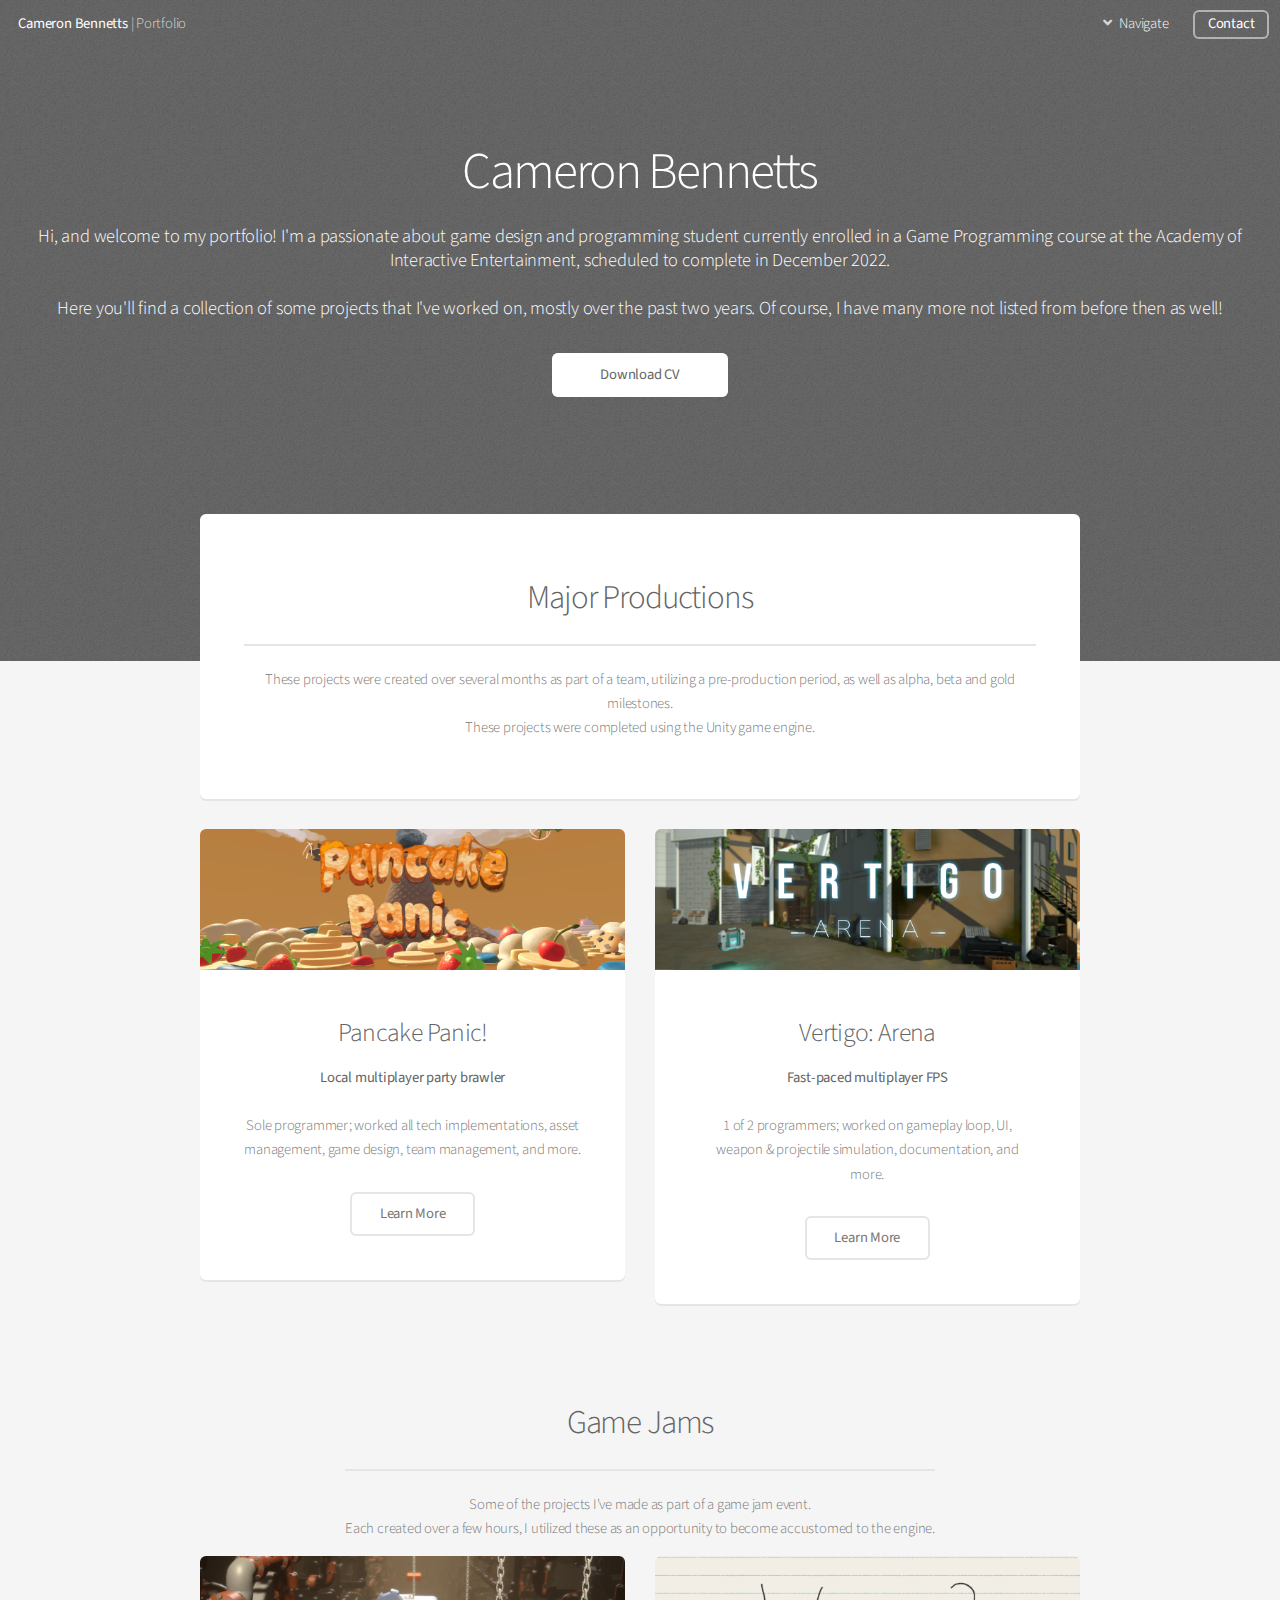
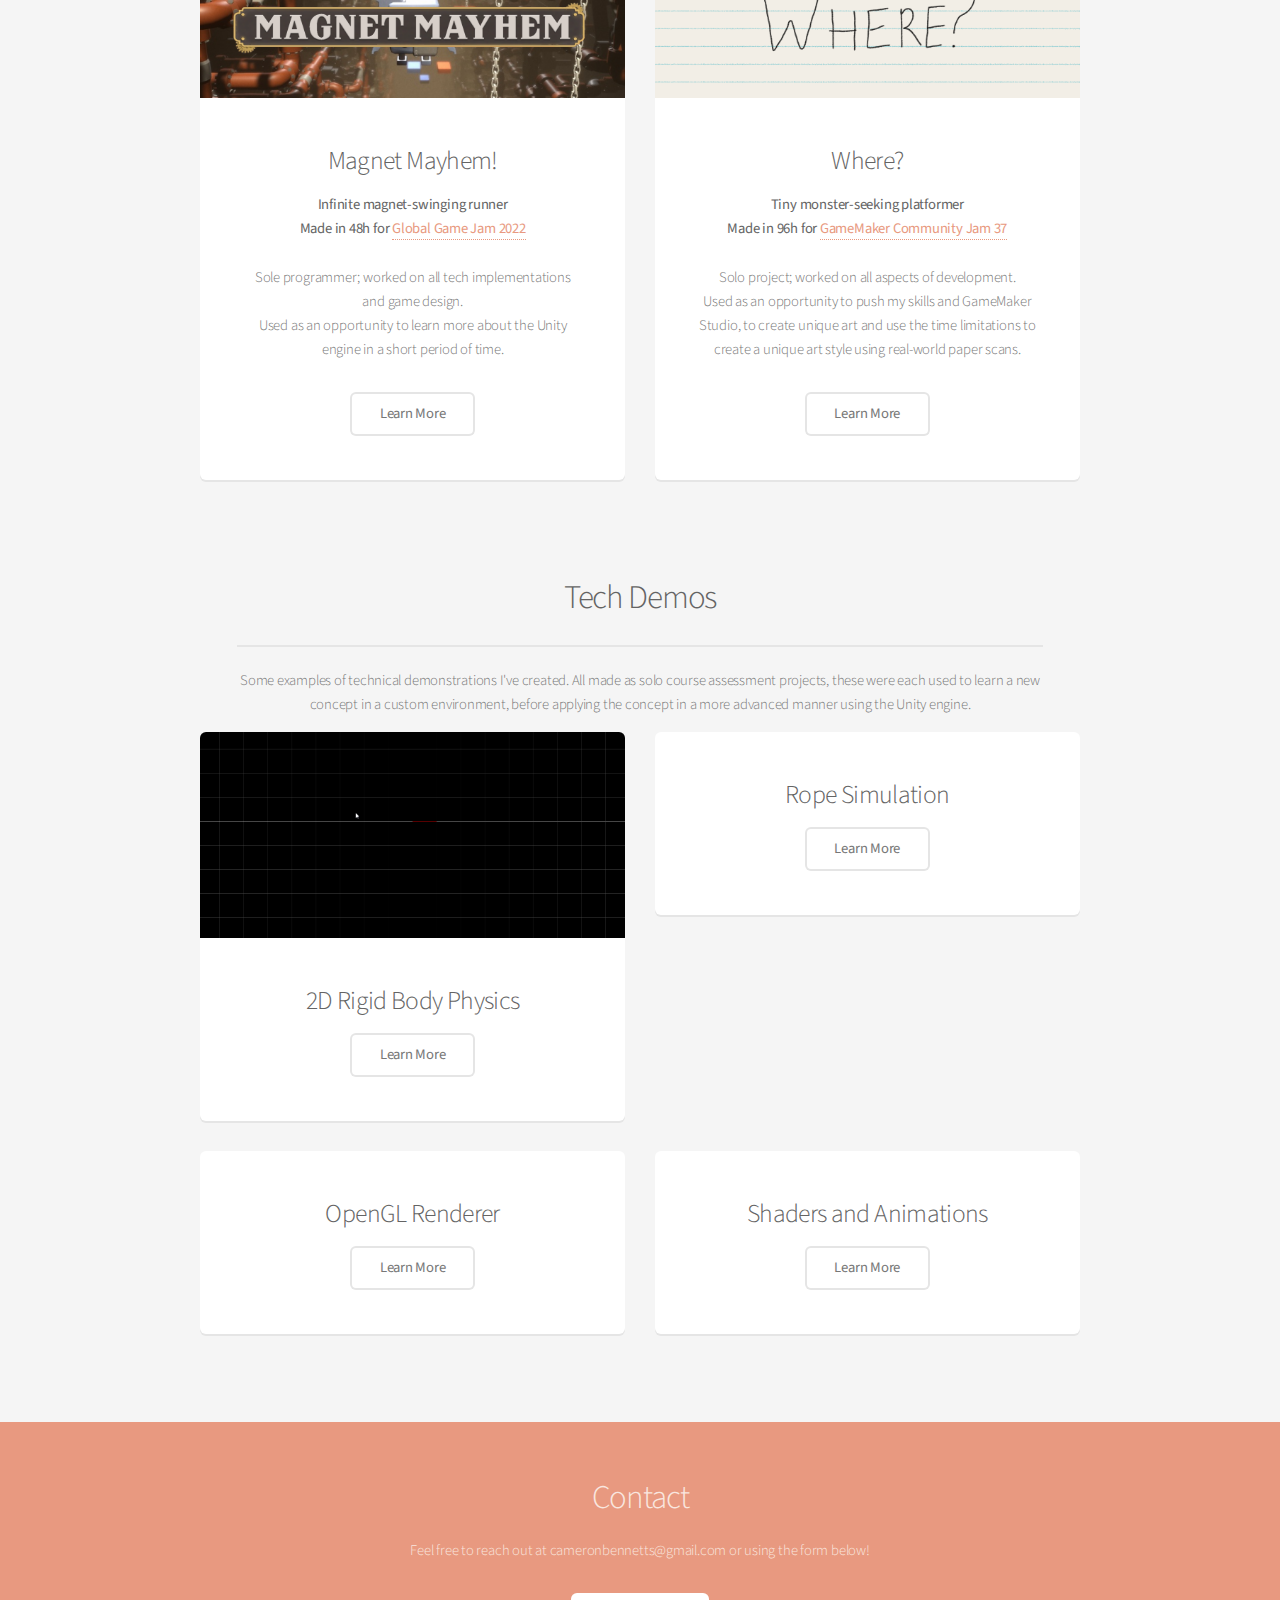
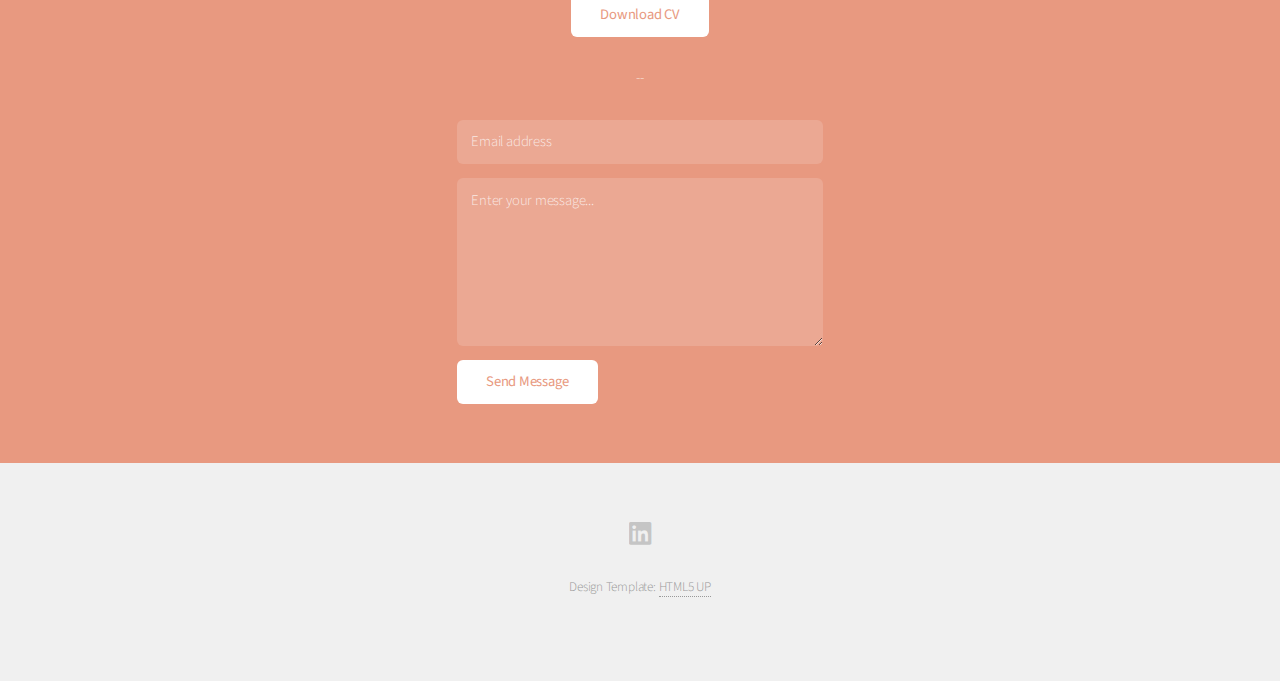
==== index.html @ 43f78e28 "Added first draft." ====
<!DOCTYPE HTML>
<!--
	Alpha by HTML5 UP
	html5up.net | @ajlkn
	Free for personal and commercial use under the CCA 3.0 license (html5up.net/license)
-->
<html>
	<head>
		<title>Cameron Bennetts | Portfolio</title>
		<meta charset="utf-8" />
		<meta name="viewport" content="width=device-width, initial-scale=1, user-scalable=no" />
		<link rel="stylesheet" href="assets/css/main.css" />
	</head>
	<body class="landing is-preload">
		<div id="page-wrapper">

			<!-- Header -->
				<header id="header" class="alt">
					<h1><a href="index.html">Cameron Bennetts</a> | Portfolio</h1>
					<nav id="nav">
						<ul>
							<!--<li><a href="index.html">Home</a></li>-->
							<li>
								<a href="#" class="icon solid fa-angle-down">Navigate</a>
								<ul>
									<li><a href="index.html"><b><i>Home</i></b></a></li>
									<li><a href="productions.html">Major Productions</a></li>
									<li><a href="jams.html">Game Jams</a></li>
									<li><a href="tech.html">Tech Demos</a></li>
								</ul>
							</li>
							<li><a href="index.html#cta" class="button">Contact</a></li>
						</ul>
					</nav>
				</header>

			<!-- Banner -->
				<section id="banner">
					<h2>Cameron Bennetts</h2>
					<p>
						Hi, and welcome to my portfolio! I'm a passionate about game design and programming student currently enrolled in a 
						Game Programming course at the Academy of Interactive Entertainment, scheduled to complete in December 2022.
						<br><br>
						Here you'll find a collection of some projects that I've
						worked on, mostly over the past two years. Of course, I have many more not listed from before then as well!
					</p>
					<ul class="actions special">
						<li><a href="files/Cameron Bennetts - Resume.pdf" class="button primary">Download CV</a></li>
					</ul>
				</section>

			<!-- Main -->
				<section id="main" class="container">

					<section class="box special">
						<header class="major">
							<a href="productions.html"><h2>Major Productions</h2></a>
							<p>
								These projects were created over several months as part of a team,
								utilizing a pre-production period, as well as alpha, beta and gold milestones.
								<br>
								These projects were completed using the Unity game engine.
							</p>
						</header>
						<!-- <span class="image featured"><img src="images/pic01.jpg" alt="" /></span> -->
					</section>

					<div class="row">
						<div class="col-6 col-12-narrower">

								<section class="box special">
									<span class="image featured"><img src="images/pancake-panic-hero.png"/></span>
									<h3>Pancake Panic!</h3>
									<p>
										<b>Local multiplayer party brawler</b>
										<br><br>
										Sole programmer; worked all tech implementations, asset management,
										game design, team management, and more.
									</p>
									<ul class="actions special">
										<li><a href="productions.html#pancake_panic" class="button alt">Learn More</a></li>
									</ul>
								</section>
							</div>
								
						<div class="col-6 col-12-narrower">

							<section class="box special">
								<span class="image featured"><img src="images/vertigo-arena-hero.png"/></span>
								<h3>Vertigo: Arena</h3>
								<p>
									<b>Fast-paced multiplayer FPS</b>
									<br><br>
									1 of 2 programmers; worked on gameplay loop, UI,
									weapon & projectile simulation, documentation, and more.
								</p>
								<ul class="actions special">
									<li><a href="productions.html#vertigo_arena" class="button alt">Learn More</a></li>
								</ul>
							</section>

						</div>
						
					</div>
					
					
					<!-- GAME JAMS -->
					<section class="container">
						<header class="major">
							<h2><br></h2>
							<a href="jams.html"><h2>Game Jams</h2></a>
							<p>
								Some of the projects I've made as part of a game jam event.
								<br>
								Each created over a few hours, I utilized these as an opportunity to
								become accustomed to the engine.
							</p>
						</header>
					</section>
					
					<div class="row">
						<div class="col-6 col-12-narrower">

							<section class="box special">
								<span class="image featured"><img src="images/magnet-mayhem-hero.png" alt="" /></span>
								<h3>Magnet Mayhem!</h3>
								<p>
									<b>
										Infinite magnet-swinging runner
										<br>
										Made in 48h for <a href="https://globalgamejam.org/">Global Game Jam 2022</a>
									</b>
									<br><br>
									Sole programmer; worked on all tech implementations and game design.
									<br>
									Used as an opportunity to learn more about the Unity engine
									in a short period of time.
								</p>
								<ul class="actions special">
									<li><a href="jams.html#magnet-mayhem" class="button alt">Learn More</a></li>
								</ul>
							</section>

						</div>
						<div class="col-6 col-12-narrower">

							<section class="box special">
								<span class="image featured"><img src="images/where-hero.png" alt="" /></span>
								<h3>Where?</h3>
								<p>
									<b>
										Tiny monster-seeking platformer
										<br>
										Made in 96h for <a href="https://forum.yoyogames.com/index.php?threads/gmc-jam-37-games-topic-enter-here.75650">GameMaker Community Jam 37</a>
									</b>
									<br><br>
									Solo project; worked on all aspects of development.
									<br>
									Used as an opportunity to push my skills and GameMaker Studio,									to create unique art
									and use the time limitations to create a unique art style using real-world paper scans.
								</p>
								<ul class="actions special">
									<li><a href="jams.html#where" class="button alt">Learn More</a></li>
								</ul>
							</section>

						</div>
					</div>
					
					
					<!-- TECHNICAL DEMONSTRATIONS -->
					<section class="container">
						<header class="major">
							<h2><br></h2>
							<a href="tech.html"><h2>Tech Demos</h2></a>
								<p>
								Some examples of technical demonstrations I've created. All made as solo course assessment projects, these were each
								used to learn a new concept in a custom environment, before applying
								the concept in a more advanced manner using the Unity engine.
								</p>
						</header>
					</section>
					
					<div class="row">
						<div class="col-6 col-12-narrower">

							<section class="box special">
								<span class="image featured"><img src="images/2d-rigid-body-physics.gif" alt="" /></span>
								<h3>2D Rigid Body Physics</h3>
								<ul class="actions special">
									<li><a href="tech.html#2d_rigid_body_physics" class="button alt">Learn More</a></li>
								</ul>
							</section>

						</div>
						<div class="col-6 col-12-narrower">

							<section class="box special">
								<span class="image featured"><img src="images/rope-simulation.gif" alt="" /></span>
								<h3>Rope Simulation</h3>
								<ul class="actions special">
									<li><a href="tech.html#rope_simulation" class="button alt">Learn More</a></li>
								</ul>
							</section>

						</div>
					</div>
					
					<div class="row">
						<div class="col-6 col-12-narrower">

							<section class="box special">
								<span class="image featured"><img src="images/open-gl-renderer.gif" alt="" /></span>
								<h3>OpenGL Renderer</h3>
								<ul class="actions special">
									<li><a href="tech.html#open_gl_renderer" class="button alt">Learn More</a></li>
								</ul>
							</section>

						</div>
						<div class="col-6 col-12-narrower">

							<section class="box special">
								<span class="image featured"><img src="images/shaders-and-animations.gif" alt="" /></span>
								<h3>Shaders and Animations</h3>
								<ul class="actions special">
									<li><a href="tech.html#shaders_and_animations" class="button alt">Learn More</a></li>
								</ul>
							</section>

						</div>
					</div>
				</section>
				
				


			<!-- Contact -->
				<section id="cta">
					<h2>Contact</h2>
					<p>
						Feel free to reach out at cameronbennetts@gmail.com or using the form below!
					</p>
					<ul class="actions special">
						<li><a href="files/Cameron Bennetts - Resume.pdf" class="button">Download CV</a></li>
					</ul>
					<p>--</p>
					<form method="post" action="https://formsubmit.co/cameronbennetts@gmail.com">
						<div class="row gtr-uniform gtr-50">
							<div class="col-12">
								<input type="email" name="email" id="email" value="" placeholder="Email address" />
							</div>
							
							<div class="col-12">
								<textarea name="message" id="message" placeholder="Enter your message..." rows="6"></textarea>
							</div>
							
							<input type="hidden" name="_subject" value="Portfolio contact">
							<input type="hidden" name="_autoresponse" value="Hi there, thanks for your email! I'll get back to you shortly.">
							
							<div class="col-12">
								<ul class="actions">
									<li><input type="submit" value="Send Message" /></li>
								</ul>
							</div>
							
						</div>
					</form>
				</section>

			<!-- Footer -->
				<footer id="footer">
					<ul class="icons">
						<li><a href="https://www.linkedin.com/in/cameron-bennetts-073b43246/" class="icon brands fa-linkedin"><span class="label">LinkedIn</span></a></li>
					</ul>
					<ul class="copyright">
						<!--<li>&copy; Untitled. All rights reserved.</li>--><li>Design Template: <a href="http://html5up.net">HTML5 UP</a></li>
					</ul>
				</footer>

		</div>

		<!-- Scripts -->
			<script src="assets/js/jquery.min.js"></script>
			<script src="assets/js/jquery.dropotron.min.js"></script>
			<script src="assets/js/jquery.scrollex.min.js"></script>
			<script src="assets/js/browser.min.js"></script>
			<script src="assets/js/breakpoints.min.js"></script>
			<script src="assets/js/util.js"></script>
			<script src="assets/js/main.js"></script>

	</body>
</html>
---- assets/css/main.css ----
@import url("fontawesome-all.min.css");
@import url("https://fonts.googleapis.com/css?family=Source+Sans+Pro:300,400,300italic,400italic");

/*
	Alpha by HTML5 UP
	html5up.net | @ajlkn
	Free for personal and commercial use under the CCA 3.0 license (html5up.net/license)
*/

/* Reset */

/* Based on meyerweb.com/eric/tools/css/reset (v2.0 | 20110126 | License: public domain) */

	html, body, div, span, applet, object,
	iframe, h1, h2, h3, h4, h5, h6, p, blockquote,
	pre, a, abbr, acronym, address, big, cite,
	code, del, dfn, em, img, ins, kbd, q, s, samp,
	small, strike, strong, sub, sup, tt, var, b,
	u, i, center, dl, dt, dd, ol, ul, li, fieldset,
	form, label, legend, table, caption, tbody,
	tfoot, thead, tr, th, td, article, aside,
	canvas, details, embed, figure, figcaption,
	footer, header, hgroup, menu, nav, output, ruby,
	section, summary, time, mark, audio, video {
		margin: 0;
		padding: 0;
		border: 0;
		font-size: 100%;
		font: inherit;
		vertical-align: baseline;
	}

	article, aside, details, figcaption, figure,
	footer, header, hgroup, menu, nav, section {
		display: block;
	}

	body {
		line-height: 1;
	}

	ol, ul {
		list-style: none;
	}

	blockquote, q {
		quotes: none;
	}

		blockquote:before, blockquote:after, q:before, q:after {
			content: '';
			content: none;
		}

	table {
		border-collapse: collapse;
		border-spacing: 0;
	}

	body {
		-webkit-text-size-adjust: none;
	}

	mark {
		background-color: transparent;
		color: inherit;
	}

	input::-moz-focus-inner {
		border: 0;
		padding: 0;
	}

	input, select, textarea {
		-moz-appearance: none;
		-webkit-appearance: none;
		-ms-appearance: none;
		appearance: none;
	}

/* Basic */

	@-ms-viewport {
		width: device-width;
	}

	body {
		-ms-overflow-style: scrollbar;
	}

	@media screen and (max-width: 480px) {

		html, body {
			min-width: 320px;
		}

	}

	html {
		box-sizing: border-box;
	}

	*, *:before, *:after {
		box-sizing: inherit;
	}

	body {
		background: #f5f5f5;
	}

	body, input, select, textarea {
		color: #777;
		font-family: "Source Sans Pro", sans-serif;
		font-size: 16pt;
		font-weight: 300;
		line-height: 1.65em;
		letter-spacing: -0.015em;
	}

	a {
		-moz-transition: color 0.2s ease-in-out, border-bottom-color 0.2s ease-in-out;
		-webkit-transition: color 0.2s ease-in-out, border-bottom-color 0.2s ease-in-out;
		-ms-transition: color 0.2s ease-in-out, border-bottom-color 0.2s ease-in-out;
		transition: color 0.2s ease-in-out, border-bottom-color 0.2s ease-in-out;
		border-bottom: dotted 1px;
		color: #e89980;
		text-decoration: none;
	}

		a:hover {
			border-bottom-color: transparent;
		}

	strong, b {
		color: #646464;
		font-weight: 400;
	}

	em, i {
		font-style: italic;
	}

	p {
		margin: 0 0 2em 0;
	}

	h1, h2, h3, h4, h5, h6 {
		color: #646464;
		font-weight: 300;
		line-height: 1em;
		margin: 0 0 0.5em 0;
	}

		h1 a, h2 a, h3 a, h4 a, h5 a, h6 a {
			color: inherit;
			text-decoration: none;
		}

	h2 {
		font-size: 2.25em;
		line-height: 1.5em;
		letter-spacing: -0.035em;
	}

	h3 {
		font-size: 1.75em;
		line-height: 1.5em;
		letter-spacing: -0.025em;
	}

	h4 {
		font-size: 1.1em;
		line-height: 1.5em;
		letter-spacing: 0;
	}

	h5 {
		font-size: 0.9em;
		line-height: 1.5em;
		letter-spacing: 0;
	}

	h6 {
		font-size: 0.7em;
		line-height: 1.5em;
		letter-spacing: 0;
	}

	sub {
		font-size: 0.8em;
		position: relative;
		top: 0.5em;
	}

	sup {
		font-size: 0.8em;
		position: relative;
		top: -0.5em;
	}

	hr {
		border: 0;
		border-bottom: solid 2px #e5e5e5;
		margin: 2em 0;
	}

		hr.major {
			margin: 3em 0;
		}

	blockquote {
		border-left: solid 4px #e5e5e5;
		font-style: italic;
		margin: 0 0 2em 0;
		padding: 0.5em 0 0.5em 2em;
	}

	pre {
		-webkit-overflow-scrolling: touch;
		background: #f8f8f8;
		border-radius: 6px;
		border: solid 1px #e5e5e5;
		font-family: monospace;
		font-size: 0.9em;
		line-height: 1.75em;
		margin: 0 0 2em 0;
		overflow-x: auto;
		padding: 1em 1.5em;
	}

	code {
		background: #f8f8f8;
		border-radius: 6px;
		border: solid 1px #e5e5e5;
		font-family: monospace;
		font-size: 0.9em;
		margin: 0 0.25em;
		padding: 0.25em 0.65em;
	}

	.align-left {
		text-align: left;
	}

	.align-center {
		text-align: center;
	}

	.align-right {
		text-align: right;
	}

/* Row */

	.row {
		display: flex;
		flex-wrap: wrap;
		box-sizing: border-box;
		align-items: stretch;
	}

		.row > * {
			box-sizing: border-box;
		}

		.row.gtr-uniform > * > :last-child {
			margin-bottom: 0;
		}

		.row.aln-left {
			justify-content: flex-start;
		}

		.row.aln-center {
			justify-content: center;
		}

		.row.aln-right {
			justify-content: flex-end;
		}

		.row.aln-top {
			align-items: flex-start;
		}

		.row.aln-middle {
			align-items: center;
		}

		.row.aln-bottom {
			align-items: flex-end;
		}

		.row > .imp {
			order: -1;
		}

		.row > .col-1 {
			width: 8.33333%;
		}

		.row > .off-1 {
			margin-left: 8.33333%;
		}

		.row > .col-2 {
			width: 16.66667%;
		}

		.row > .off-2 {
			margin-left: 16.66667%;
		}

		.row > .col-3 {
			width: 25%;
		}

		.row > .off-3 {
			margin-left: 25%;
		}

		.row > .col-4 {
			width: 33.33333%;
		}

		.row > .off-4 {
			margin-left: 33.33333%;
		}

		.row > .col-5 {
			width: 41.66667%;
		}

		.row > .off-5 {
			margin-left: 41.66667%;
		}

		.row > .col-6 {
			width: 50%;
		}

		.row > .off-6 {
			margin-left: 50%;
		}

		.row > .col-7 {
			width: 58.33333%;
		}

		.row > .off-7 {
			margin-left: 58.33333%;
		}

		.row > .col-8 {
			width: 66.66667%;
		}

		.row > .off-8 {
			margin-left: 66.66667%;
		}

		.row > .col-9 {
			width: 75%;
		}

		.row > .off-9 {
			margin-left: 75%;
		}

		.row > .col-10 {
			width: 83.33333%;
		}

		.row > .off-10 {
			margin-left: 83.33333%;
		}

		.row > .col-11 {
			width: 91.66667%;
		}

		.row > .off-11 {
			margin-left: 91.66667%;
		}

		.row > .col-12 {
			width: 100%;
		}

		.row > .off-12 {
			margin-left: 100%;
		}

		.row.gtr-0 {
			margin-top: 0;
			margin-left: 0em;
		}

			.row.gtr-0 > * {
				padding: 0 0 0 0em;
			}

			.row.gtr-0.gtr-uniform {
				margin-top: 0em;
			}

				.row.gtr-0.gtr-uniform > * {
					padding-top: 0em;
				}

		.row.gtr-25 {
			margin-top: 0;
			margin-left: -0.5em;
		}

			.row.gtr-25 > * {
				padding: 0 0 0 0.5em;
			}

			.row.gtr-25.gtr-uniform {
				margin-top: -0.5em;
			}

				.row.gtr-25.gtr-uniform > * {
					padding-top: 0.5em;
				}

		.row.gtr-50 {
			margin-top: 0;
			margin-left: -1em;
		}

			.row.gtr-50 > * {
				padding: 0 0 0 1em;
			}

			.row.gtr-50.gtr-uniform {
				margin-top: -1em;
			}

				.row.gtr-50.gtr-uniform > * {
					padding-top: 1em;
				}

		.row {
			margin-top: 0;
			margin-left: -2em;
		}

			.row > * {
				padding: 0 0 0 2em;
			}

			.row.gtr-uniform {
				margin-top: -2em;
			}

				.row.gtr-uniform > * {
					padding-top: 2em;
				}

		.row.gtr-150 {
			margin-top: 0;
			margin-left: -3em;
		}

			.row.gtr-150 > * {
				padding: 0 0 0 3em;
			}

			.row.gtr-150.gtr-uniform {
				margin-top: -3em;
			}

				.row.gtr-150.gtr-uniform > * {
					padding-top: 3em;
				}

		.row.gtr-200 {
			margin-top: 0;
			margin-left: -4em;
		}

			.row.gtr-200 > * {
				padding: 0 0 0 4em;
			}

			.row.gtr-200.gtr-uniform {
				margin-top: -4em;
			}

				.row.gtr-200.gtr-uniform > * {
					padding-top: 4em;
				}

		@media screen and (max-width: 1680px) {

			.row {
				display: flex;
				flex-wrap: wrap;
				box-sizing: border-box;
				align-items: stretch;
			}

				.row > * {
					box-sizing: border-box;
				}

				.row.gtr-uniform > * > :last-child {
					margin-bottom: 0;
				}

				.row.aln-left {
					justify-content: flex-start;
				}

				.row.aln-center {
					justify-content: center;
				}

				.row.aln-right {
					justify-content: flex-end;
				}

				.row.aln-top {
					align-items: flex-start;
				}

				.row.aln-middle {
					align-items: center;
				}

				.row.aln-bottom {
					align-items: flex-end;
				}

				.row > .imp-wide {
					order: -1;
				}

				.row > .col-1-wide {
					width: 8.33333%;
				}

				.row > .off-1-wide {
					margin-left: 8.33333%;
				}

				.row > .col-2-wide {
					width: 16.66667%;
				}

				.row > .off-2-wide {
					margin-left: 16.66667%;
				}

				.row > .col-3-wide {
					width: 25%;
				}

				.row > .off-3-wide {
					margin-left: 25%;
				}

				.row > .col-4-wide {
					width: 33.33333%;
				}

				.row > .off-4-wide {
					margin-left: 33.33333%;
				}

				.row > .col-5-wide {
					width: 41.66667%;
				}

				.row > .off-5-wide {
					margin-left: 41.66667%;
				}

				.row > .col-6-wide {
					width: 50%;
				}

				.row > .off-6-wide {
					margin-left: 50%;
				}

				.row > .col-7-wide {
					width: 58.33333%;
				}

				.row > .off-7-wide {
					margin-left: 58.33333%;
				}

				.row > .col-8-wide {
					width: 66.66667%;
				}

				.row > .off-8-wide {
					margin-left: 66.66667%;
				}

				.row > .col-9-wide {
					width: 75%;
				}

				.row > .off-9-wide {
					margin-left: 75%;
				}

				.row > .col-10-wide {
					width: 83.33333%;
				}

				.row > .off-10-wide {
					margin-left: 83.33333%;
				}

				.row > .col-11-wide {
					width: 91.66667%;
				}

				.row > .off-11-wide {
					margin-left: 91.66667%;
				}

				.row > .col-12-wide {
					width: 100%;
				}

				.row > .off-12-wide {
					margin-left: 100%;
				}

				.row.gtr-0 {
					margin-top: 0;
					margin-left: 0em;
				}

					.row.gtr-0 > * {
						padding: 0 0 0 0em;
					}

					.row.gtr-0.gtr-uniform {
						margin-top: 0em;
					}

						.row.gtr-0.gtr-uniform > * {
							padding-top: 0em;
						}

				.row.gtr-25 {
					margin-top: 0;
					margin-left: -0.5em;
				}

					.row.gtr-25 > * {
						padding: 0 0 0 0.5em;
					}

					.row.gtr-25.gtr-uniform {
						margin-top: -0.5em;
					}

						.row.gtr-25.gtr-uniform > * {
							padding-top: 0.5em;
						}

				.row.gtr-50 {
					margin-top: 0;
					margin-left: -1em;
				}

					.row.gtr-50 > * {
						padding: 0 0 0 1em;
					}

					.row.gtr-50.gtr-uniform {
						margin-top: -1em;
					}

						.row.gtr-50.gtr-uniform > * {
							padding-top: 1em;
						}

				.row {
					margin-top: 0;
					margin-left: -2em;
				}

					.row > * {
						padding: 0 0 0 2em;
					}

					.row.gtr-uniform {
						margin-top: -2em;
					}

						.row.gtr-uniform > * {
							padding-top: 2em;
						}

				.row.gtr-150 {
					margin-top: 0;
					margin-left: -3em;
				}

					.row.gtr-150 > * {
						padding: 0 0 0 3em;
					}

					.row.gtr-150.gtr-uniform {
						margin-top: -3em;
					}

						.row.gtr-150.gtr-uniform > * {
							padding-top: 3em;
						}

				.row.gtr-200 {
					margin-top: 0;
					margin-left: -4em;
				}

					.row.gtr-200 > * {
						padding: 0 0 0 4em;
					}

					.row.gtr-200.gtr-uniform {
						margin-top: -4em;
					}

						.row.gtr-200.gtr-uniform > * {
							padding-top: 4em;
						}

		}

		@media screen and (max-width: 1280px) {

			.row {
				display: flex;
				flex-wrap: wrap;
				box-sizing: border-box;
				align-items: stretch;
			}

				.row > * {
					box-sizing: border-box;
				}

				.row.gtr-uniform > * > :last-child {
					margin-bottom: 0;
				}

				.row.aln-left {
					justify-content: flex-start;
				}

				.row.aln-center {
					justify-content: center;
				}

				.row.aln-right {
					justify-content: flex-end;
				}

				.row.aln-top {
					align-items: flex-start;
				}

				.row.aln-middle {
					align-items: center;
				}

				.row.aln-bottom {
					align-items: flex-end;
				}

				.row > .imp-normal {
					order: -1;
				}

				.row > .col-1-normal {
					width: 8.33333%;
				}

				.row > .off-1-normal {
					margin-left: 8.33333%;
				}

				.row > .col-2-normal {
					width: 16.66667%;
				}

				.row > .off-2-normal {
					margin-left: 16.66667%;
				}

				.row > .col-3-normal {
					width: 25%;
				}

				.row > .off-3-normal {
					margin-left: 25%;
				}

				.row > .col-4-normal {
					width: 33.33333%;
				}

				.row > .off-4-normal {
					margin-left: 33.33333%;
				}

				.row > .col-5-normal {
					width: 41.66667%;
				}

				.row > .off-5-normal {
					margin-left: 41.66667%;
				}

				.row > .col-6-normal {
					width: 50%;
				}

				.row > .off-6-normal {
					margin-left: 50%;
				}

				.row > .col-7-normal {
					width: 58.33333%;
				}

				.row > .off-7-normal {
					margin-left: 58.33333%;
				}

				.row > .col-8-normal {
					width: 66.66667%;
				}

				.row > .off-8-normal {
					margin-left: 66.66667%;
				}

				.row > .col-9-normal {
					width: 75%;
				}

				.row > .off-9-normal {
					margin-left: 75%;
				}

				.row > .col-10-normal {
					width: 83.33333%;
				}

				.row > .off-10-normal {
					margin-left: 83.33333%;
				}

				.row > .col-11-normal {
					width: 91.66667%;
				}

				.row > .off-11-normal {
					margin-left: 91.66667%;
				}

				.row > .col-12-normal {
					width: 100%;
				}

				.row > .off-12-normal {
					margin-left: 100%;
				}

				.row.gtr-0 {
					margin-top: 0;
					margin-left: 0em;
				}

					.row.gtr-0 > * {
						padding: 0 0 0 0em;
					}

					.row.gtr-0.gtr-uniform {
						margin-top: 0em;
					}

						.row.gtr-0.gtr-uniform > * {
							padding-top: 0em;
						}

				.row.gtr-25 {
					margin-top: 0;
					margin-left: -0.5em;
				}

					.row.gtr-25 > * {
						padding: 0 0 0 0.5em;
					}

					.row.gtr-25.gtr-uniform {
						margin-top: -0.5em;
					}

						.row.gtr-25.gtr-uniform > * {
							padding-top: 0.5em;
						}

				.row.gtr-50 {
					margin-top: 0;
					margin-left: -1em;
				}

					.row.gtr-50 > * {
						padding: 0 0 0 1em;
					}

					.row.gtr-50.gtr-uniform {
						margin-top: -1em;
					}

						.row.gtr-50.gtr-uniform > * {
							padding-top: 1em;
						}

				.row {
					margin-top: 0;
					margin-left: -2em;
				}

					.row > * {
						padding: 0 0 0 2em;
					}

					.row.gtr-uniform {
						margin-top: -2em;
					}

						.row.gtr-uniform > * {
							padding-top: 2em;
						}

				.row.gtr-150 {
					margin-top: 0;
					margin-left: -3em;
				}

					.row.gtr-150 > * {
						padding: 0 0 0 3em;
					}

					.row.gtr-150.gtr-uniform {
						margin-top: -3em;
					}

						.row.gtr-150.gtr-uniform > * {
							padding-top: 3em;
						}

				.row.gtr-200 {
					margin-top: 0;
					margin-left: -4em;
				}

					.row.gtr-200 > * {
						padding: 0 0 0 4em;
					}

					.row.gtr-200.gtr-uniform {
						margin-top: -4em;
					}

						.row.gtr-200.gtr-uniform > * {
							padding-top: 4em;
						}

		}

		@media screen and (max-width: 980px) {

			.row {
				display: flex;
				flex-wrap: wrap;
				box-sizing: border-box;
				align-items: stretch;
			}

				.row > * {
					box-sizing: border-box;
				}

				.row.gtr-uniform > * > :last-child {
					margin-bottom: 0;
				}

				.row.aln-left {
					justify-content: flex-start;
				}

				.row.aln-center {
					justify-content: center;
				}

				.row.aln-right {
					justify-content: flex-end;
				}

				.row.aln-top {
					align-items: flex-start;
				}

				.row.aln-middle {
					align-items: center;
				}

				.row.aln-bottom {
					align-items: flex-end;
				}

				.row > .imp-narrow {
					order: -1;
				}

				.row > .col-1-narrow {
					width: 8.33333%;
				}

				.row > .off-1-narrow {
					margin-left: 8.33333%;
				}

				.row > .col-2-narrow {
					width: 16.66667%;
				}

				.row > .off-2-narrow {
					margin-left: 16.66667%;
				}

				.row > .col-3-narrow {
					width: 25%;
				}

				.row > .off-3-narrow {
					margin-left: 25%;
				}

				.row > .col-4-narrow {
					width: 33.33333%;
				}

				.row > .off-4-narrow {
					margin-left: 33.33333%;
				}

				.row > .col-5-narrow {
					width: 41.66667%;
				}

				.row > .off-5-narrow {
					margin-left: 41.66667%;
				}

				.row > .col-6-narrow {
					width: 50%;
				}

				.row > .off-6-narrow {
					margin-left: 50%;
				}

				.row > .col-7-narrow {
					width: 58.33333%;
				}

				.row > .off-7-narrow {
					margin-left: 58.33333%;
				}

				.row > .col-8-narrow {
					width: 66.66667%;
				}

				.row > .off-8-narrow {
					margin-left: 66.66667%;
				}

				.row > .col-9-narrow {
					width: 75%;
				}

				.row > .off-9-narrow {
					margin-left: 75%;
				}

				.row > .col-10-narrow {
					width: 83.33333%;
				}

				.row > .off-10-narrow {
					margin-left: 83.33333%;
				}

				.row > .col-11-narrow {
					width: 91.66667%;
				}

				.row > .off-11-narrow {
					margin-left: 91.66667%;
				}

				.row > .col-12-narrow {
					width: 100%;
				}

				.row > .off-12-narrow {
					margin-left: 100%;
				}

				.row.gtr-0 {
					margin-top: 0;
					margin-left: 0em;
				}

					.row.gtr-0 > * {
						padding: 0 0 0 0em;
					}

					.row.gtr-0.gtr-uniform {
						margin-top: 0em;
					}

						.row.gtr-0.gtr-uniform > * {
							padding-top: 0em;
						}

				.row.gtr-25 {
					margin-top: 0;
					margin-left: -0.5em;
				}

					.row.gtr-25 > * {
						padding: 0 0 0 0.5em;
					}

					.row.gtr-25.gtr-uniform {
						margin-top: -0.5em;
					}

						.row.gtr-25.gtr-uniform > * {
							padding-top: 0.5em;
						}

				.row.gtr-50 {
					margin-top: 0;
					margin-left: -1em;
				}

					.row.gtr-50 > * {
						padding: 0 0 0 1em;
					}

					.row.gtr-50.gtr-uniform {
						margin-top: -1em;
					}

						.row.gtr-50.gtr-uniform > * {
							padding-top: 1em;
						}

				.row {
					margin-top: 0;
					margin-left: -2em;
				}

					.row > * {
						padding: 0 0 0 2em;
					}

					.row.gtr-uniform {
						margin-top: -2em;
					}

						.row.gtr-uniform > * {
							padding-top: 2em;
						}

				.row.gtr-150 {
					margin-top: 0;
					margin-left: -3em;
				}

					.row.gtr-150 > * {
						padding: 0 0 0 3em;
					}

					.row.gtr-150.gtr-uniform {
						margin-top: -3em;
					}

						.row.gtr-150.gtr-uniform > * {
							padding-top: 3em;
						}

				.row.gtr-200 {
					margin-top: 0;
					margin-left: -4em;
				}

					.row.gtr-200 > * {
						padding: 0 0 0 4em;
					}

					.row.gtr-200.gtr-uniform {
						margin-top: -4em;
					}

						.row.gtr-200.gtr-uniform > * {
							padding-top: 4em;
						}

		}

		@media screen and (max-width: 840px) {

			.row {
				display: flex;
				flex-wrap: wrap;
				box-sizing: border-box;
				align-items: stretch;
			}

				.row > * {
					box-sizing: border-box;
				}

				.row.gtr-uniform > * > :last-child {
					margin-bottom: 0;
				}

				.row.aln-left {
					justify-content: flex-start;
				}

				.row.aln-center {
					justify-content: center;
				}

				.row.aln-right {
					justify-content: flex-end;
				}

				.row.aln-top {
					align-items: flex-start;
				}

				.row.aln-middle {
					align-items: center;
				}

				.row.aln-bottom {
					align-items: flex-end;
				}

				.row > .imp-narrower {
					order: -1;
				}

				.row > .col-1-narrower {
					width: 8.33333%;
				}

				.row > .off-1-narrower {
					margin-left: 8.33333%;
				}

				.row > .col-2-narrower {
					width: 16.66667%;
				}

				.row > .off-2-narrower {
					margin-left: 16.66667%;
				}

				.row > .col-3-narrower {
					width: 25%;
				}

				.row > .off-3-narrower {
					margin-left: 25%;
				}

				.row > .col-4-narrower {
					width: 33.33333%;
				}

				.row > .off-4-narrower {
					margin-left: 33.33333%;
				}

				.row > .col-5-narrower {
					width: 41.66667%;
				}

				.row > .off-5-narrower {
					margin-left: 41.66667%;
				}

				.row > .col-6-narrower {
					width: 50%;
				}

				.row > .off-6-narrower {
					margin-left: 50%;
				}

				.row > .col-7-narrower {
					width: 58.33333%;
				}

				.row > .off-7-narrower {
					margin-left: 58.33333%;
				}

				.row > .col-8-narrower {
					width: 66.66667%;
				}

				.row > .off-8-narrower {
					margin-left: 66.66667%;
				}

				.row > .col-9-narrower {
					width: 75%;
				}

				.row > .off-9-narrower {
					margin-left: 75%;
				}

				.row > .col-10-narrower {
					width: 83.33333%;
				}

				.row > .off-10-narrower {
					margin-left: 83.33333%;
				}

				.row > .col-11-narrower {
					width: 91.66667%;
				}

				.row > .off-11-narrower {
					margin-left: 91.66667%;
				}

				.row > .col-12-narrower {
					width: 100%;
				}

				.row > .off-12-narrower {
					margin-left: 100%;
				}

				.row.gtr-0 {
					margin-top: 0;
					margin-left: 0em;
				}

					.row.gtr-0 > * {
						padding: 0 0 0 0em;
					}

					.row.gtr-0.gtr-uniform {
						margin-top: 0em;
					}

						.row.gtr-0.gtr-uniform > * {
							padding-top: 0em;
						}

				.row.gtr-25 {
					margin-top: 0;
					margin-left: -0.5em;
				}

					.row.gtr-25 > * {
						padding: 0 0 0 0.5em;
					}

					.row.gtr-25.gtr-uniform {
						margin-top: -0.5em;
					}

						.row.gtr-25.gtr-uniform > * {
							padding-top: 0.5em;
						}

				.row.gtr-50 {
					margin-top: 0;
					margin-left: -1em;
				}

					.row.gtr-50 > * {
						padding: 0 0 0 1em;
					}

					.row.gtr-50.gtr-uniform {
						margin-top: -1em;
					}

						.row.gtr-50.gtr-uniform > * {
							padding-top: 1em;
						}

				.row {
					margin-top: 0;
					margin-left: -2em;
				}

					.row > * {
						padding: 0 0 0 2em;
					}

					.row.gtr-uniform {
						margin-top: -2em;
					}

						.row.gtr-uniform > * {
							padding-top: 2em;
						}

				.row.gtr-150 {
					margin-top: 0;
					margin-left: -3em;
				}

					.row.gtr-150 > * {
						padding: 0 0 0 3em;
					}

					.row.gtr-150.gtr-uniform {
						margin-top: -3em;
					}

						.row.gtr-150.gtr-uniform > * {
							padding-top: 3em;
						}

				.row.gtr-200 {
					margin-top: 0;
					margin-left: -4em;
				}

					.row.gtr-200 > * {
						padding: 0 0 0 4em;
					}

					.row.gtr-200.gtr-uniform {
						margin-top: -4em;
					}

						.row.gtr-200.gtr-uniform > * {
							padding-top: 4em;
						}

		}

		@media screen and (max-width: 736px) {

			.row {
				display: flex;
				flex-wrap: wrap;
				box-sizing: border-box;
				align-items: stretch;
			}

				.row > * {
					box-sizing: border-box;
				}

				.row.gtr-uniform > * > :last-child {
					margin-bottom: 0;
				}

				.row.aln-left {
					justify-content: flex-start;
				}

				.row.aln-center {
					justify-content: center;
				}

				.row.aln-right {
					justify-content: flex-end;
				}

				.row.aln-top {
					align-items: flex-start;
				}

				.row.aln-middle {
					align-items: center;
				}

				.row.aln-bottom {
					align-items: flex-end;
				}

				.row > .imp-mobile {
					order: -1;
				}

				.row > .col-1-mobile {
					width: 8.33333%;
				}

				.row > .off-1-mobile {
					margin-left: 8.33333%;
				}

				.row > .col-2-mobile {
					width: 16.66667%;
				}

				.row > .off-2-mobile {
					margin-left: 16.66667%;
				}

				.row > .col-3-mobile {
					width: 25%;
				}

				.row > .off-3-mobile {
					margin-left: 25%;
				}

				.row > .col-4-mobile {
					width: 33.33333%;
				}

				.row > .off-4-mobile {
					margin-left: 33.33333%;
				}

				.row > .col-5-mobile {
					width: 41.66667%;
				}

				.row > .off-5-mobile {
					margin-left: 41.66667%;
				}

				.row > .col-6-mobile {
					width: 50%;
				}

				.row > .off-6-mobile {
					margin-left: 50%;
				}

				.row > .col-7-mobile {
					width: 58.33333%;
				}

				.row > .off-7-mobile {
					margin-left: 58.33333%;
				}

				.row > .col-8-mobile {
					width: 66.66667%;
				}

				.row > .off-8-mobile {
					margin-left: 66.66667%;
				}

				.row > .col-9-mobile {
					width: 75%;
				}

				.row > .off-9-mobile {
					margin-left: 75%;
				}

				.row > .col-10-mobile {
					width: 83.33333%;
				}

				.row > .off-10-mobile {
					margin-left: 83.33333%;
				}

				.row > .col-11-mobile {
					width: 91.66667%;
				}

				.row > .off-11-mobile {
					margin-left: 91.66667%;
				}

				.row > .col-12-mobile {
					width: 100%;
				}

				.row > .off-12-mobile {
					margin-left: 100%;
				}

				.row.gtr-0 {
					margin-top: 0;
					margin-left: 0em;
				}

					.row.gtr-0 > * {
						padding: 0 0 0 0em;
					}

					.row.gtr-0.gtr-uniform {
						margin-top: 0em;
					}

						.row.gtr-0.gtr-uniform > * {
							padding-top: 0em;
						}

				.row.gtr-25 {
					margin-top: 0;
					margin-left: -0.5em;
				}

					.row.gtr-25 > * {
						padding: 0 0 0 0.5em;
					}

					.row.gtr-25.gtr-uniform {
						margin-top: -0.5em;
					}

						.row.gtr-25.gtr-uniform > * {
							padding-top: 0.5em;
						}

				.row.gtr-50 {
					margin-top: 0;
					margin-left: -1em;
				}

					.row.gtr-50 > * {
						padding: 0 0 0 1em;
					}

					.row.gtr-50.gtr-uniform {
						margin-top: -1em;
					}

						.row.gtr-50.gtr-uniform > * {
							padding-top: 1em;
						}

				.row {
					margin-top: 0;
					margin-left: -2em;
				}

					.row > * {
						padding: 0 0 0 2em;
					}

					.row.gtr-uniform {
						margin-top: -2em;
					}

						.row.gtr-uniform > * {
							padding-top: 2em;
						}

				.row.gtr-150 {
					margin-top: 0;
					margin-left: -3em;
				}

					.row.gtr-150 > * {
						padding: 0 0 0 3em;
					}

					.row.gtr-150.gtr-uniform {
						margin-top: -3em;
					}

						.row.gtr-150.gtr-uniform > * {
							padding-top: 3em;
						}

				.row.gtr-200 {
					margin-top: 0;
					margin-left: -4em;
				}

					.row.gtr-200 > * {
						padding: 0 0 0 4em;
					}

					.row.gtr-200.gtr-uniform {
						margin-top: -4em;
					}

						.row.gtr-200.gtr-uniform > * {
							padding-top: 4em;
						}

		}

		@media screen and (max-width: 480px) {

			.row {
				display: flex;
				flex-wrap: wrap;
				box-sizing: border-box;
				align-items: stretch;
			}

				.row > * {
					box-sizing: border-box;
				}

				.row.gtr-uniform > * > :last-child {
					margin-bottom: 0;
				}

				.row.aln-left {
					justify-content: flex-start;
				}

				.row.aln-center {
					justify-content: center;
				}

				.row.aln-right {
					justify-content: flex-end;
				}

				.row.aln-top {
					align-items: flex-start;
				}

				.row.aln-middle {
					align-items: center;
				}

				.row.aln-bottom {
					align-items: flex-end;
				}

				.row > .imp-mobilep {
					order: -1;
				}

				.row > .col-1-mobilep {
					width: 8.33333%;
				}

				.row > .off-1-mobilep {
					margin-left: 8.33333%;
				}

				.row > .col-2-mobilep {
					width: 16.66667%;
				}

				.row > .off-2-mobilep {
					margin-left: 16.66667%;
				}

				.row > .col-3-mobilep {
					width: 25%;
				}

				.row > .off-3-mobilep {
					margin-left: 25%;
				}

				.row > .col-4-mobilep {
					width: 33.33333%;
				}

				.row > .off-4-mobilep {
					margin-left: 33.33333%;
				}

				.row > .col-5-mobilep {
					width: 41.66667%;
				}

				.row > .off-5-mobilep {
					margin-left: 41.66667%;
				}

				.row > .col-6-mobilep {
					width: 50%;
				}

				.row > .off-6-mobilep {
					margin-left: 50%;
				}

				.row > .col-7-mobilep {
					width: 58.33333%;
				}

				.row > .off-7-mobilep {
					margin-left: 58.33333%;
				}

				.row > .col-8-mobilep {
					width: 66.66667%;
				}

				.row > .off-8-mobilep {
					margin-left: 66.66667%;
				}

				.row > .col-9-mobilep {
					width: 75%;
				}

				.row > .off-9-mobilep {
					margin-left: 75%;
				}

				.row > .col-10-mobilep {
					width: 83.33333%;
				}

				.row > .off-10-mobilep {
					margin-left: 83.33333%;
				}

				.row > .col-11-mobilep {
					width: 91.66667%;
				}

				.row > .off-11-mobilep {
					margin-left: 91.66667%;
				}

				.row > .col-12-mobilep {
					width: 100%;
				}

				.row > .off-12-mobilep {
					margin-left: 100%;
				}

				.row.gtr-0 {
					margin-top: 0;
					margin-left: 0em;
				}

					.row.gtr-0 > * {
						padding: 0 0 0 0em;
					}

					.row.gtr-0.gtr-uniform {
						margin-top: 0em;
					}

						.row.gtr-0.gtr-uniform > * {
							padding-top: 0em;
						}

				.row.gtr-25 {
					margin-top: 0;
					margin-left: -0.5em;
				}

					.row.gtr-25 > * {
						padding: 0 0 0 0.5em;
					}

					.row.gtr-25.gtr-uniform {
						margin-top: -0.5em;
					}

						.row.gtr-25.gtr-uniform > * {
							padding-top: 0.5em;
						}

				.row.gtr-50 {
					margin-top: 0;
					margin-left: -1em;
				}

					.row.gtr-50 > * {
						padding: 0 0 0 1em;
					}

					.row.gtr-50.gtr-uniform {
						margin-top: -1em;
					}

						.row.gtr-50.gtr-uniform > * {
							padding-top: 1em;
						}

				.row {
					margin-top: 0;
					margin-left: -2em;
				}

					.row > * {
						padding: 0 0 0 2em;
					}

					.row.gtr-uniform {
						margin-top: -2em;
					}

						.row.gtr-uniform > * {
							padding-top: 2em;
						}

				.row.gtr-150 {
					margin-top: 0;
					margin-left: -3em;
				}

					.row.gtr-150 > * {
						padding: 0 0 0 3em;
					}

					.row.gtr-150.gtr-uniform {
						margin-top: -3em;
					}

						.row.gtr-150.gtr-uniform > * {
							padding-top: 3em;
						}

				.row.gtr-200 {
					margin-top: 0;
					margin-left: -4em;
				}

					.row.gtr-200 > * {
						padding: 0 0 0 4em;
					}

					.row.gtr-200.gtr-uniform {
						margin-top: -4em;
					}

						.row.gtr-200.gtr-uniform > * {
							padding-top: 4em;
						}

		}

/* Container */

	.container {
		margin: 0 auto;
		max-width: calc(100% - 5em);
		width: 60em;
	}

		.container.xsmall {
			width: 15em;
		}

		.container.small {
			width: 30em;
		}

		.container.medium {
			width: 45em;
		}

		.container.large {
			width: 75em;
		}

		.container.xlarge {
			width: 90em;
		}

		.container.max {
			width: 100%;
		}

		@media screen and (max-width: 840px) {

			.container {
				width: 100% !important;
			}

		}

		@media screen and (max-width: 736px) {

			.container {
				max-width: 100%;
			}

		}

/* Section/Article */

	section.special, article.special {
		text-align: center;
	}

	header p {
		color: #999;
		position: relative;
		margin: 0 0 1.5em 0;
		font-style: italic;
	}

	header h2 + p {
		font-size: 1.25em;
		margin-top: -1em;
		line-height: 1.5em;
	}

	header h3 + p {
		font-size: 1.1em;
		margin-top: -0.85em;
		line-height: 1.5em;
	}

	header h4 + p,
	header h5 + p,
	header h6 + p {
		font-size: 0.8em;
		margin-top: -0.5em;
		line-height: 1.5em;
	}

	header.major {
		padding: 1em 0;
		text-align: center;
	}

		header.major h2 {
			margin: 0;
		}

		header.major p {
			display: inline-block;
			border-top: solid 2px #e5e5e5;
			color: #777;
			margin: 1.5em 0 0 0;
			padding: 1.5em 0 0 0;
			font-style: normal;
		}

/* Form */

	form {
		margin: 0 0 2em 0;
	}

	label {
		color: #646464;
		display: block;
		font-size: 0.9em;
		font-weight: 300;
		margin: 0 0 1em 0;
	}

	input[type="text"],
	input[type="password"],
	input[type="email"],
	select,
	textarea {
		-moz-appearance: none;
		-webkit-appearance: none;
		-ms-appearance: none;
		appearance: none;
		background-color: #f8f8f8;
		border-radius: 6px;
		border: solid 1px #e5e5e5;
		color: inherit;
		display: block;
		outline: 0;
		padding: 0 1em;
		text-decoration: none;
		width: 100%;
	}

		input[type="text"]:invalid,
		input[type="password"]:invalid,
		input[type="email"]:invalid,
		select:invalid,
		textarea:invalid {
			box-shadow: none;
		}

		input[type="text"]:focus,
		input[type="password"]:focus,
		input[type="email"]:focus,
		select:focus,
		textarea:focus {
			border-color: #e89980;
			box-shadow: 0 0 0 2px #e89980;
		}

	select {
		background-image: url("data:image/svg+xml;charset=utf8,%3Csvg xmlns='http://www.w3.org/2000/svg' width='40' height='40' preserveAspectRatio='none' viewBox='0 0 40 40'%3E%3Cpath d='M9.4,12.3l10.4,10.4l10.4-10.4c0.2-0.2,0.5-0.4,0.9-0.4c0.3,0,0.6,0.1,0.9,0.4l3.3,3.3c0.2,0.2,0.4,0.5,0.4,0.9 c0,0.4-0.1,0.6-0.4,0.9L20.7,31.9c-0.2,0.2-0.5,0.4-0.9,0.4c-0.3,0-0.6-0.1-0.9-0.4L4.3,17.3c-0.2-0.2-0.4-0.5-0.4-0.9 c0-0.4,0.1-0.6,0.4-0.9l3.3-3.3c0.2-0.2,0.5-0.4,0.9-0.4S9.1,12.1,9.4,12.3z' fill='%23e5e5e5' /%3E%3C/svg%3E");
		background-size: 1.25em;
		background-repeat: no-repeat;
		background-position: calc(100% - 1em) center;
		height: 3em;
		padding-right: 3em;
		text-overflow: ellipsis;
	}

		select option {
			color: #777;
			background-color: #f5f5f5;
		}

		select:focus::-ms-value {
			background-color: transparent;
		}

		select::-ms-expand {
			display: none;
		}

	input[type="text"],
	input[type="password"],
	input[type="email"],
	select {
		height: 3em;
	}

	textarea {
		padding: 0.75em 1em;
	}

	input[type="checkbox"],
	input[type="radio"] {
		-moz-appearance: none;
		-webkit-appearance: none;
		-ms-appearance: none;
		appearance: none;
		display: block;
		float: left;
		margin-right: -2em;
		opacity: 0;
		width: 1em;
		z-index: -1;
	}

		input[type="checkbox"] + label,
		input[type="radio"] + label {
			text-decoration: none;
			color: #777;
			cursor: pointer;
			display: inline-block;
			font-size: 1em;
			font-weight: 300;
			padding-left: 2.55em;
			padding-right: 0.75em;
			position: relative;
		}

			input[type="checkbox"] + label:before,
			input[type="radio"] + label:before {
				-moz-osx-font-smoothing: grayscale;
				-webkit-font-smoothing: antialiased;
				display: inline-block;
				font-style: normal;
				font-variant: normal;
				text-rendering: auto;
				line-height: 1;
				text-transform: none !important;
				font-family: 'Font Awesome 5 Free';
				font-weight: 900;
			}

			input[type="checkbox"] + label:before,
			input[type="radio"] + label:before {
				background: #f8f8f8;
				border-radius: 6px;
				border: solid 1px #e5e5e5;
				content: '';
				display: inline-block;
				font-size: 0.8em;
				height: 2.25em;
				left: 0;
				line-height: 2.25em;
				position: absolute;
				text-align: center;
				top: 0;
				width: 2.25em;
			}

		input[type="checkbox"]:checked + label:before,
		input[type="radio"]:checked + label:before {
			background: #666;
			border-color: #666;
			color: #ffffff;
			content: '\f00c';
		}

		input[type="checkbox"]:focus + label:before,
		input[type="radio"]:focus + label:before {
			border-color: #e89980;
			box-shadow: 0 0 0 1px #e89980;
		}

	input[type="checkbox"] + label:before {
		border-radius: 6px;
	}

	input[type="radio"] + label:before {
		border-radius: 100%;
	}

	::-webkit-input-placeholder {
		color: #999 !important;
		opacity: 1.0;
	}

	:-moz-placeholder {
		color: #999 !important;
		opacity: 1.0;
	}

	::-moz-placeholder {
		color: #999 !important;
		opacity: 1.0;
	}

	:-ms-input-placeholder {
		color: #999 !important;
		opacity: 1.0;
	}

/* Box */

	.box {
		background: #fff;
		border-radius: 6px;
		box-shadow: 0 2px 0 0 #e5e5e5;
		margin: 0 0 2em 0;
		padding: 3em;
	}

		.box > :last-child {
			margin-bottom: 0;
		}

		.box.alt {
			background: none !important;
			border-radius: 0 !important;
			box-shadow: none !important;
			margin: 0 0 2em 0;
			padding: 0 !important;
		}

		.box.features .features-row {
			border-top: solid 2px #e5e5e5;
			position: relative;
		}

			.box.features .features-row:after {
				clear: both;
				content: '';
				display: block;
			}

			.box.features .features-row section {
				float: left;
				padding: 3em;
				width: 50%;
			}

				.box.features .features-row section :last-child {
					margin-bottom: 0;
				}

				.box.features .features-row section:nth-child(2n) {
					padding-right: 0;
				}

					.box.features .features-row section:nth-child(2n):before {
						background: #e5e5e5;
						content: '';
						display: block;
						height: 100%;
						margin-left: -3em;
						position: absolute;
						top: 0;
						width: 2px;
					}

				.box.features .features-row section:nth-child(2n-1) {
					padding-left: 0;
				}

			.box.features .features-row:first-child {
				border-top: 0;
			}

				.box.features .features-row:first-child section {
					padding-top: 0;
				}

			.box.features .features-row:last-child {
				padding-bottom: 0;
			}

				.box.features .features-row:last-child section {
					padding-bottom: 0;
				}

		.box.special {
			text-align: center;
		}

		.box .image.featured {
			border-radius: 0;
			display: block;
			margin: 3em 0 3em -3em;
			position: relative;
			width: calc(100% + 6em);
		}

			.box .image.featured img {
				border-radius: 0;
				display: block;
				width: 100%;
			}

			.box .image.featured:first-child {
				border-radius: 6px 6px 0 0;
				margin-bottom: 3em;
				margin-top: -3em;
			}

				.box .image.featured:first-child img {
					border-radius: 6px 6px 0 0;
				}

			.box .image.featured:last-child {
				border-radius: 0 0 6px 6px;
				margin-bottom: -3em;
				margin-top: 3em;
			}

				.box .image.featured:last-child img {
					border-radius: 0 0 6px 6px;
				}

/* Icon */

	.icon {
		text-decoration: none;
		border-bottom: none;
		position: relative;
	}

		.icon:before {
			-moz-osx-font-smoothing: grayscale;
			-webkit-font-smoothing: antialiased;
			display: inline-block;
			font-style: normal;
			font-variant: normal;
			text-rendering: auto;
			line-height: 1;
			text-transform: none !important;
			font-family: 'Font Awesome 5 Free';
			font-weight: 400;
		}

		.icon > .label {
			display: none;
		}

		.icon:before {
			line-height: inherit;
		}

		.icon.solid:before {
			font-weight: 900;
		}

		.icon.brands:before {
			font-family: 'Font Awesome 5 Brands';
		}

		.icon.major {
			background: #666;
			border-radius: 100%;
			color: #ffffff;
			cursor: default;
			display: inline-block;
			height: 5.5em;
			line-height: 5.5em;
			margin: 0 0 2em 0;
			width: 5.5em;
		}

			.icon.major:before {
				font-size: 2.5em;
			}

			.icon.major.accent1 {
				background: #666;
				color: #ffffff;
			}

			.icon.major.accent2 {
				background: #e89980;
				color: #ffffff;
			}

			.icon.major.accent3 {
				background: #7fcdb8;
				color: #ffffff;
			}

			.icon.major.accent4 {
				background: #90b0ba;
				color: #ffffff;
			}

			.icon.major.accent5 {
				background: #e5cb95;
				color: #ffffff;
			}

/* Image */

	.image {
		border-radius: 6px;
		border: 0;
		display: inline-block;
		position: relative;
	}

		.image img {
			border-radius: 6px;
			display: block;
		}

		.image.left {
			float: left;
			padding: 0 1.5em 1em 0;
			top: 0.25em;
		}

		.image.right {
			float: right;
			padding: 0 0 1em 1.5em;
			top: 0.25em;
		}

		.image.fit {
			display: block;
			margin: 0 0 2em 0;
			width: 100%;
		}

			.image.fit img {
				display: block;
				width: 100%;
			}

/* List */

	ol {
		list-style: decimal;
		margin: 0 0 2em 0;
		padding-left: 1.25em;
	}

		ol li {
			padding-left: 0.25em;
		}

	ul {
		list-style: disc;
		margin: 0 0 2em 0;
		padding-left: 1em;
	}

		ul li {
			padding-left: 0.5em;
		}

		ul.alt {
			list-style: none;
			padding-left: 0;
		}

			ul.alt li {
				border-top: solid 1px #e5e5e5;
				padding: 0.5em 0;
			}

				ul.alt li:first-child {
					border-top: 0;
					padding-top: 0;
				}

		ul.icons {
			cursor: default;
			list-style: none;
			padding-left: 0;
		}

			ul.icons li {
				display: inline-block;
				padding: 0 1.25em 0 0;
			}

				ul.icons li:last-child {
					padding-right: 0;
				}

				ul.icons li .icon {
					color: inherit;
				}

					ul.icons li .icon:before {
						font-size: 1.75em;
					}

	dl {
		margin: 0 0 2em 0;
	}

/* Actions */

	ul.actions {
		display: -moz-flex;
		display: -webkit-flex;
		display: -ms-flex;
		display: flex;
		cursor: default;
		list-style: none;
		margin-left: -1em;
		padding-left: 0;
	}

		ul.actions li {
			padding: 0 0 0 1em;
			vertical-align: middle;
		}

		ul.actions.special {
			-moz-justify-content: center;
			-webkit-justify-content: center;
			-ms-justify-content: center;
			justify-content: center;
			width: 100%;
			margin-left: 0;
		}

			ul.actions.special li:first-child {
				padding-left: 0;
			}

		ul.actions.stacked {
			-moz-flex-direction: column;
			-webkit-flex-direction: column;
			-ms-flex-direction: column;
			flex-direction: column;
			margin-left: 0;
		}

			ul.actions.stacked li {
				padding: 1.3em 0 0 0;
			}

				ul.actions.stacked li:first-child {
					padding-top: 0;
				}

		ul.actions.fit {
			width: calc(100% + 1em);
		}

			ul.actions.fit li {
				-moz-flex-grow: 1;
				-webkit-flex-grow: 1;
				-ms-flex-grow: 1;
				flex-grow: 1;
				-moz-flex-shrink: 1;
				-webkit-flex-shrink: 1;
				-ms-flex-shrink: 1;
				flex-shrink: 1;
				width: 100%;
			}

				ul.actions.fit li > * {
					width: 100%;
				}

			ul.actions.fit.stacked {
				width: 100%;
			}

		@media screen and (max-width: 480px) {

			ul.actions:not(.fixed) {
				-moz-flex-direction: column;
				-webkit-flex-direction: column;
				-ms-flex-direction: column;
				flex-direction: column;
				margin-left: 0;
				width: 100% !important;
			}

				ul.actions:not(.fixed) li {
					-moz-flex-grow: 1;
					-webkit-flex-grow: 1;
					-ms-flex-grow: 1;
					flex-grow: 1;
					-moz-flex-shrink: 1;
					-webkit-flex-shrink: 1;
					-ms-flex-shrink: 1;
					flex-shrink: 1;
					padding: 1em 0 0 0;
					text-align: center;
					width: 100%;
				}

					ul.actions:not(.fixed) li > * {
						width: 100%;
					}

					ul.actions:not(.fixed) li:first-child {
						padding-top: 0;
					}

					ul.actions:not(.fixed) li input[type="submit"],
					ul.actions:not(.fixed) li input[type="reset"],
					ul.actions:not(.fixed) li input[type="button"],
					ul.actions:not(.fixed) li button,
					ul.actions:not(.fixed) li .button {
						width: 100%;
					}

						ul.actions:not(.fixed) li input[type="submit"].icon:before,
						ul.actions:not(.fixed) li input[type="reset"].icon:before,
						ul.actions:not(.fixed) li input[type="button"].icon:before,
						ul.actions:not(.fixed) li button.icon:before,
						ul.actions:not(.fixed) li .button.icon:before {
							margin-left: -0.5em;
						}

		}

/* Table */

	.table-wrapper {
		-webkit-overflow-scrolling: touch;
		overflow-x: auto;
	}

	table {
		margin: 0 0 2em 0;
		width: 100%;
	}

		table tbody tr {
			border: solid 1px #e5e5e5;
			border-left: 0;
			border-right: 0;
		}

			table tbody tr:nth-child(2n + 1) {
				background-color: #f8f8f8;
			}

		table td {
			padding: 0.75em 0.75em;
		}

		table th {
			color: #646464;
			font-size: 0.9em;
			font-weight: 300;
			padding: 0 0.75em 0.75em 0.75em;
			text-align: left;
		}

		table thead {
			border-bottom: solid 2px #e5e5e5;
		}

		table tfoot {
			border-top: solid 2px #e5e5e5;
		}

		table.alt {
			border-collapse: separate;
		}

			table.alt tbody tr td {
				border: solid 1px #e5e5e5;
				border-left-width: 0;
				border-top-width: 0;
			}

				table.alt tbody tr td:first-child {
					border-left-width: 1px;
				}

			table.alt tbody tr:first-child td {
				border-top-width: 1px;
			}

			table.alt thead {
				border-bottom: 0;
			}

			table.alt tfoot {
				border-top: 0;
			}

/* Button */

	input[type="submit"],
	input[type="reset"],
	input[type="button"],
	.button {
		-moz-appearance: none;
		-webkit-appearance: none;
		-ms-appearance: none;
		appearance: none;
		-moz-transition: background-color 0.2s ease-in-out, color 0.2s ease-in-out;
		-webkit-transition: background-color 0.2s ease-in-out, color 0.2s ease-in-out;
		-ms-transition: background-color 0.2s ease-in-out, color 0.2s ease-in-out;
		transition: background-color 0.2s ease-in-out, color 0.2s ease-in-out;
		background-color: #666;
		border-radius: 6px;
		border: 0;
		color: #ffffff;
		cursor: pointer;
		display: inline-block;
		font-weight: 400;
		height: 3em;
		line-height: 3em;
		padding: 0 2em;
		text-align: center;
		text-decoration: none;
		white-space: nowrap;
	}

		input[type="submit"]:hover,
		input[type="reset"]:hover,
		input[type="button"]:hover,
		.button:hover {
			background-color: #737373;
		}

		input[type="submit"]:active,
		input[type="reset"]:active,
		input[type="button"]:active,
		.button:active {
			background-color: #595959;
		}

		input[type="submit"].icon,
		input[type="reset"].icon,
		input[type="button"].icon,
		.button.icon {
			padding-left: 1.35em;
		}

			input[type="submit"].icon:before,
			input[type="reset"].icon:before,
			input[type="button"].icon:before,
			.button.icon:before {
				margin-right: 0.5em;
			}

		input[type="submit"].fit,
		input[type="reset"].fit,
		input[type="button"].fit,
		.button.fit {
			width: 100%;
		}

		input[type="submit"].small,
		input[type="reset"].small,
		input[type="button"].small,
		.button.small {
			font-size: 0.8em;
			height: 2.7em;
			line-height: 2.7em;
		}

		input[type="submit"].large,
		input[type="reset"].large,
		input[type="button"].large,
		.button.large {
			font-size: 1.25em;
			height: 2.7em;
			line-height: 2.7em;
		}

		input[type="submit"].alt,
		input[type="reset"].alt,
		input[type="button"].alt,
		.button.alt {
			background-color: transparent;
			box-shadow: inset 0 0 0 2px #e5e5e5;
			color: #777;
		}

			input[type="submit"].alt:hover,
			input[type="reset"].alt:hover,
			input[type="button"].alt:hover,
			.button.alt:hover {
				background-color: #f8f8f8;
			}

			input[type="submit"].alt:active,
			input[type="reset"].alt:active,
			input[type="button"].alt:active,
			.button.alt:active {
				background-color: #f0f0f0;
			}

			input[type="submit"].alt.icon:before,
			input[type="reset"].alt.icon:before,
			input[type="button"].alt.icon:before,
			.button.alt.icon:before {
				color: #999;
			}

		input[type="submit"].primary,
		input[type="reset"].primary,
		input[type="button"].primary,
		.button.primary {
			background-color: #e89980;
			color: #ffffff !important;
		}

			input[type="submit"].primary:hover,
			input[type="reset"].primary:hover,
			input[type="button"].primary:hover,
			.button.primary:hover {
				background-color: #ecaa96;
			}

			input[type="submit"].primary:active,
			input[type="reset"].primary:active,
			input[type="button"].primary:active,
			.button.primary:active {
				background-color: #e4886a;
			}

		input[type="submit"].disabled, input[type="submit"]:disabled,
		input[type="reset"].disabled,
		input[type="reset"]:disabled,
		input[type="button"].disabled,
		input[type="button"]:disabled,
		.button.disabled,
		.button:disabled {
			background-color: #777 !important;
			box-shadow: inset 0 -0.15em 0 0 rgba(0, 0, 0, 0.15);
			color: #f5f5f5 !important;
			cursor: default;
			opacity: 0.25;
		}

/* Header */

	#page-wrapper {
		padding-top: 3em;
	}

	body.landing #page-wrapper {
		padding-top: 0;
	}

	@-moz-keyframes reveal-header {
		0% {
			top: -5em;
		}

		100% {
			top: 0;
		}
	}

	@-webkit-keyframes reveal-header {
		0% {
			top: -5em;
		}

		100% {
			top: 0;
		}
	}

	@-ms-keyframes reveal-header {
		0% {
			top: -5em;
		}

		100% {
			top: 0;
		}
	}

	@keyframes reveal-header {
		0% {
			top: -5em;
		}

		100% {
			top: 0;
		}
	}

	#header {
		background: #444;
		color: #bbb;
		cursor: default;
		height: 3.25em;
		left: 0;
		line-height: 3.25em;
		position: fixed;
		top: 0;
		width: 100%;
		z-index: 10000;
	}

		#header h1 {
			color: inherit;
			height: inherit;
			left: 1.25em;
			line-height: inherit;
			margin: 0;
			padding: 0;
			position: absolute;
			top: 0;
		}

			#header h1 a {
				color: #fff;
				font-weight: 400;
				border: 0;
			}

		#header nav {
			height: inherit;
			line-height: inherit;
			position: absolute;
			right: 0.75em;
			top: 0;
			vertical-align: middle;
		}

			#header nav > ul {
				list-style: none;
				margin: 0;
				padding-left: 0;
			}

				#header nav > ul > li {
					display: inline-block;
					padding-left: 0;
				}

					#header nav > ul > li > ul {
						display: none;
					}

					#header nav > ul > li a {
						display: inline-block;
						height: 2em;
						line-height: 1.95em;
						padding: 0 1em;
						border-radius: 6px;
					}

					#header nav > ul > li a:not(.button) {
						color: #fff;
						display: inline-block;
						text-decoration: none;
						border: 0;
					}

						#header nav > ul > li a:not(.button).icon:before {
							color: #999;
							margin-right: 0.5em;
						}

					#header nav > ul > li:first-child {
						margin-left: 0;
					}

					#header nav > ul > li.active a:not(.button) {
						background-color: rgba(153, 153, 153, 0.25);
					}

					#header nav > ul > li .button {
						margin: 0 0 0 0.5em;
						position: relative;
					}

		#header input[type="submit"],
		#header input[type="reset"],
		#header input[type="button"],
		#header .button {
			background-color: transparent;
			box-shadow: inset 0 0 0 2px #999;
			color: #fff;
		}

			#header input[type="submit"]:hover,
			#header input[type="reset"]:hover,
			#header input[type="button"]:hover,
			#header .button:hover {
				background-color: rgba(153, 153, 153, 0.25);
			}

			#header input[type="submit"]:active,
			#header input[type="reset"]:active,
			#header input[type="button"]:active,
			#header .button:active {
				background-color: rgba(153, 153, 153, 0.5);
			}

		#header .container {
			position: relative;
		}

			#header .container h1 {
				left: 0;
			}

			#header .container nav {
				right: 0;
			}

		#header.reveal {
			-moz-animation: reveal-header 0.5s;
			-webkit-animation: reveal-header 0.5s;
			-ms-animation: reveal-header 0.5s;
			animation: reveal-header 0.5s;
		}

		#header.alt {
			-moz-animation: none;
			-webkit-animation: none;
			-ms-animation: none;
			animation: none;
			background: none;
			color: rgba(255, 255, 255, 0.75);
			position: absolute;
		}

			#header.alt nav > ul > li a:not(.button).icon:before {
				color: rgba(255, 255, 255, 0.75);
			}

			#header.alt nav > ul > li.active a:not(.button) {
				background-color: rgba(255, 255, 255, 0.2);
			}

			#header.alt input[type="submit"],
			#header.alt input[type="reset"],
			#header.alt input[type="button"],
			#header.alt .button {
				box-shadow: inset 0 0 0 2px rgba(255, 255, 255, 0.5);
			}

				#header.alt input[type="submit"]:hover,
				#header.alt input[type="reset"]:hover,
				#header.alt input[type="button"]:hover,
				#header.alt .button:hover {
					background-color: rgba(255, 255, 255, 0.1);
				}

				#header.alt input[type="submit"]:active,
				#header.alt input[type="reset"]:active,
				#header.alt input[type="button"]:active,
				#header.alt .button:active {
					background-color: rgba(255, 255, 255, 0.2);
				}

	.dropotron {
		background: #fff;
		border-radius: 6px;
		box-shadow: 0 2px 0 0 rgba(0, 0, 0, 0.065), inset 0 -1px 0 0 #fff, inset 0 0 0 1px rgba(229, 229, 229, 0.5);
		list-style: none;
		margin: calc(-0.5em + 1px) 0 0 1px;
		padding: 0.5em 0;
		width: 11em;
	}

		.dropotron li {
			padding: 0;
		}

			.dropotron li a, .dropotron li span {
				-moz-transition: none;
				-webkit-transition: none;
				-ms-transition: none;
				transition: none;
				border: 0;
				border-top: solid 1px #f2f2f2;
				color: inherit;
				display: block;
				padding: 0.15em 1em;
			}

			.dropotron li:first-child > a, .dropotron li:first-child > span {
				border-top: 0;
			}

			.dropotron li.active > a, .dropotron li.active > span, .dropotron li:hover > a, .dropotron li:hover > span {
				background: #e89980;
				color: #ffffff;
			}

		.dropotron.level-0 {
			font-size: 0.9em;
			margin: 1em 0 0 0;
		}

			.dropotron.level-0:before {
				-moz-transform: rotate(45deg);
				-webkit-transform: rotate(45deg);
				-ms-transform: rotate(45deg);
				transform: rotate(45deg);
				background: #fff;
				border: solid 1px rgba(229, 229, 229, 0.5);
				border-bottom: 0;
				border-right: 0;
				box-shadow: -0.25em -0.125em 0.125em 0 rgba(0, 0, 0, 0.015);
				content: '';
				display: block;
				height: 0.75em;
				position: absolute;
				right: 1.25em;
				top: -0.375em;
				width: 0.75em;
				z-index: 0;
			}

/* Banner */

	#banner {
		background-attachment: scroll,							fixed;
		background-color: #666;
		background-image: url("images/overlay.png")/*, url("../../images/banner.jpg")*/;
		background-position: top left,						center center;
		background-repeat: repeat,							no-repeat;
		background-size: auto,							cover;
		color: #fff;
		padding: 12em 22em 18em 22em;
		text-align: center;
	}

		#banner :last-child {
			margin-bottom: 0;
		}

		#banner h2, #banner h3, #banner h4, #banner h5, #banner h6 {
			color: #fff;
		}

		#banner h2 {
			font-size: 3.5em;
			line-height: 1em;
			margin: 0 0 0.5em 0;
			padding: 0;
		}

		#banner p {
			font-size: 1.25em;
			margin-bottom: 1.75em;
		}

		#banner input[type="submit"],
		#banner input[type="reset"],
		#banner input[type="button"],
		#banner .button {
			background-color: transparent;
			box-shadow: inset 0 0 0 2px rgba(255, 255, 255, 0.5);
			color: #fff;
			min-width: 12em;
		}

			#banner input[type="submit"]:hover,
			#banner input[type="reset"]:hover,
			#banner input[type="button"]:hover,
			#banner .button:hover {
				background-color: rgba(255, 255, 255, 0.1);
			}

			#banner input[type="submit"]:active,
			#banner input[type="reset"]:active,
			#banner input[type="button"]:active,
			#banner .button:active {
				background-color: rgba(255, 255, 255, 0.2);
			}

			#banner input[type="submit"].primary,
			#banner input[type="reset"].primary,
			#banner input[type="button"].primary,
			#banner .button.primary {
				background: #fff;
				color: #666 !important;
			}

/* Main */

	#main {
		padding: 4em 0;
	}

		#main > header {
			text-align: center;
			margin: 0 0 3em 0;
		}

			#main > header h2 {
				font-size: 2.75em;
				margin: 0;
			}

			#main > header p {
				border-top: solid 2px #e5e5e5;
				color: #777;
				display: inline-block;
				font-style: normal;
				margin: 1em 0 0 0;
				padding: 1em 0 1.25em 0;
			}

	body.landing #main {
		margin-top: -14em;
	}

/* Footer */

	#footer {
		background: #f0f0f0;
		padding: 4em 0 6em 0;
		text-align: center;
	}

		#footer .icons a {
			-moz-transition: opacity 0.2s ease-in-out;
			-webkit-transition: opacity 0.2s ease-in-out;
			-ms-transition: opacity 0.2s ease-in-out;
			transition: opacity 0.2s ease-in-out;
			opacity: 0.35;
		}

			#footer .icons a:hover {
				opacity: 0.75;
			}

		#footer .copyright {
			color: #999;
			font-size: 0.9em;
			line-height: 1em;
			margin: 2em 0 0 0;
			padding: 0;
			text-align: center;
		}

			#footer .copyright a {
				color: inherit;
			}

			#footer .copyright li {
				border-left: solid 1px #dddddd;
				display: inline-block;
				list-style: none;
				margin-left: 1em;
				padding-left: 1em;
			}

				#footer .copyright li:first-child {
					border-left: 0;
					margin-left: 0;
					padding-left: 0;
				}

/* CTA */

	#cta {
		background: #e89980;
		color: #f9e6df;
		padding: 3.5em 0 4em 0;
		text-align: center;
	}

		#cta h2, #cta h3, #cta h4, #cta h5, #cta h6 {
			color: inherit;
		}

		#cta form {
			margin: 0 auto;
			max-width: 100%;
			width: 25em;
		}

		#cta input[type="submit"],
		#cta input[type="reset"],
		#cta input[type="button"],
		#cta .button {
			box-shadow: none;
			background: #fff;
			color: #e89980;
		}

		#cta input[type="text"],
		#cta input[type="password"],
		#cta input[type="email"],
		#cta select,
		#cta textarea {
			color: #ffffff;
			background: rgba(255, 255, 255, 0.15);
			border: 0;
		}

			#cta input[type="text"]:focus,
			#cta input[type="password"]:focus,
			#cta input[type="email"]:focus,
			#cta select:focus,
			#cta textarea:focus {
				box-shadow: inset 0 0 0 2px #fff;
			}

		#cta ::-webkit-input-placeholder {
			color: rgba(255, 255, 255, 0.75) !important;
		}

		#cta :-moz-placeholder {
			color: rgba(255, 255, 255, 0.75) !important;
		}

		#cta ::-moz-placeholder {
			color: rgba(255, 255, 255, 0.75) !important;
		}

		#cta :-ms-input-placeholder {
			color: rgba(255, 255, 255, 0.75) !important;
		}

		#cta .formerize-placeholder {
			color: rgba(255, 255, 255, 0.75) !important;
		}

/* Wide */

	@media screen and (max-width: 1680px) {

		/* Basic */

			body, input, select, textarea {
				font-size: 13pt;
			}

		/* Banner */

			#banner {
				padding: 10em 0 18em 0;
			}

	}

/* Normal */

	@media screen and (max-width: 1280px) {

		/* Basic */

			body, input, select, textarea {
				font-size: 11pt;
			}

		/* Header */

			.dropotron.level-0 {
				font-size: 1em;
			}

		/* Banner */

			#banner {
				background-attachment: scroll;
			}

				#banner h2 {
					font-size: 3.5em;
				}

	}

/* Narrow */

	@media screen and (max-width: 980px) {

		/* Basic */

			body, input, select, textarea {
				font-size: 11pt;
			}

	}

/* Narrower */

	#navPanel, #navButton {
		display: none;
	}

	@media screen and (max-width: 840px) {

		/* Basic */

			html, body {
				overflow-x: hidden;
			}

			body, input, select, textarea {
				font-size: 11pt;
			}

			h2 br, h3 br, h4 br, h5 br, h6 br {
				display: none;
			}

		/* Section/Article */

			header br {
				display: none;
			}

			header.major {
				padding: 0 4em;
			}

		/* Box */

			.box {
				padding: 3em 2em;
			}

				.box.features > section {
					padding: 3em 2em;
				}

				.box .image.featured {
					margin-left: -2em;
					width: calc(100% + 4em);
				}

					.box .image.featured:first-child {
						margin-bottom: 3em;
						margin-top: -3em;
					}

					.box .image.featured:last-child {
						margin-bottom: -3em;
						margin-top: 3em;
					}

		/* Header */

			#page-wrapper {
				padding-top: 0;
			}

			#header {
				display: none;
			}

		/* Banner */

		/* Nav */

			#page-wrapper {
				-moz-backface-visibility: hidden;
				-webkit-backface-visibility: hidden;
				-ms-backface-visibility: hidden;
				backface-visibility: hidden;
				-moz-transition: -moz-transform 0.5s ease;
				-webkit-transition: -webkit-transform 0.5s ease;
				-ms-transition: -ms-transform 0.5s ease;
				transition: transform 0.5s ease;
				padding-bottom: 1px;
			}

			#navButton {
				-moz-backface-visibility: hidden;
				-webkit-backface-visibility: hidden;
				-ms-backface-visibility: hidden;
				backface-visibility: hidden;
				-moz-transition: -moz-transform 0.5s ease;
				-webkit-transition: -webkit-transform 0.5s ease;
				-ms-transition: -ms-transform 0.5s ease;
				transition: transform 0.5s ease;
				display: block;
				height: 44px;
				left: 0;
				position: fixed;
				top: 0;
				width: 100%;
				z-index: 10001;
			}

				#navButton .toggle {
					text-decoration: none;
					height: 100%;
					left: 0;
					position: absolute;
					top: 0;
					width: 100%;
					border: 0;
					outline: 0;
				}

					#navButton .toggle:before {
						-moz-osx-font-smoothing: grayscale;
						-webkit-font-smoothing: antialiased;
						display: inline-block;
						font-style: normal;
						font-variant: normal;
						text-rendering: auto;
						line-height: 1;
						text-transform: none !important;
						font-family: 'Font Awesome 5 Free';
						font-weight: 900;
					}

					#navButton .toggle:before {
						background: rgba(192, 192, 192, 0.75);
						border-radius: 6px;
						color: #fff;
						content: '\f0c9';
						display: block;
						font-size: 16px;
						height: 2.25em;
						left: 0.5em;
						line-height: 2.25em;
						position: absolute;
						text-align: center;
						top: 0.5em;
						width: 3.5em;
					}

			#navPanel {
				-moz-backface-visibility: hidden;
				-webkit-backface-visibility: hidden;
				-ms-backface-visibility: hidden;
				backface-visibility: hidden;
				-moz-transform: translateX(-275px);
				-webkit-transform: translateX(-275px);
				-ms-transform: translateX(-275px);
				transform: translateX(-275px);
				-moz-transition: -moz-transform 0.5s ease;
				-webkit-transition: -webkit-transform 0.5s ease;
				-ms-transition: -ms-transform 0.5s ease;
				transition: transform 0.5s ease;
				display: block;
				height: 100%;
				left: 0;
				overflow-y: auto;
				position: fixed;
				top: 0;
				width: 275px;
				z-index: 10002;
				background: #2b2b2b;
				color: #bbb;
			}

				#navPanel .link {
					border-bottom: 0;
					border-top: solid 1px rgba(255, 255, 255, 0.05);
					color: #bbb;
					display: block;
					height: 44px;
					line-height: 44px;
					padding: 0 1em 0 1em;
					text-decoration: none;
				}

					#navPanel .link:first-child {
						border-top: 0;
					}

					#navPanel .link.depth-0 {
						color: #fff;
					}

					#navPanel .link .indent-1 {
						display: inline-block;
						width: 1em;
					}

					#navPanel .link .indent-2 {
						display: inline-block;
						width: 2em;
					}

					#navPanel .link .indent-3 {
						display: inline-block;
						width: 3em;
					}

					#navPanel .link .indent-4 {
						display: inline-block;
						width: 4em;
					}

					#navPanel .link .indent-5 {
						display: inline-block;
						width: 5em;
					}

			body.navPanel-visible #page-wrapper {
				-moz-transform: translateX(275px);
				-webkit-transform: translateX(275px);
				-ms-transform: translateX(275px);
				transform: translateX(275px);
			}

			body.navPanel-visible #navButton {
				-moz-transform: translateX(275px);
				-webkit-transform: translateX(275px);
				-ms-transform: translateX(275px);
				transform: translateX(275px);
			}

			body.navPanel-visible #navPanel {
				-moz-transform: translateX(0);
				-webkit-transform: translateX(0);
				-ms-transform: translateX(0);
				transform: translateX(0);
			}

	}

/* Mobile */

	@media screen and (max-width: 736px) {

		/* Basic */

			body, input, select, textarea {
				font-size: 11pt;
			}

			h2 {
				font-size: 1.75em;
				line-height: 1.35em;
				letter-spacing: -0.025em;
			}

			h3 {
				font-size: 1.5em;
			}

			h4 {
				font-size: 1em;
			}

		/* Section/Article */

			header.major {
				padding: 1em;
			}

				header.major h2, header.major p {
					padding-left: 0.5em;
					padding-right: 0.5em;
				}

		/* Box */

			.box {
				margin: 1em;
				overflow-x: hidden;
				padding: 2em 2em !important;
			}

				.box.features .features-row {
					border-top: 0;
					padding: 0;
				}

					.box.features .features-row section {
						border: 0;
						border-top: solid 1px #e5e5e5 !important;
						float: none;
						margin: 2em 0 0 0 !important;
						padding: 2em 0 0 0 !important;
						width: 100%;
					}

					.box.features .features-row:first-child section:first-child {
						border-top: 0 !important;
						margin-top: 0 !important;
						padding-top: 0 !important;
					}

				.box .image.featured {
					margin-left: -2em;
					width: calc(100% + 4em);
				}

					.box .image.featured:first-child {
						margin-bottom: 2em;
						margin-top: -2em;
					}

					.box .image.featured:last-child {
						margin-bottom: -2em;
						margin-top: 2em;
					}

		/* Banner */

			#banner {
				padding: 4em 0;
			}

				#banner h2 {
					font-size: 2.25em;
				}

				#banner p {
					font-size: 1.25em;
				}

		/* Main */

			#main {
				padding: 4em 0 0 0;
			}

				#main > header {
					margin: 0 2em 1.5em 2em;
				}

					#main > header h2 {
						font-size: 2em;
					}

					#main > header p {
						font-size: 1em;
						padding-bottom: 1em;
					}

			body.landing #main {
				padding: 0;
				margin-top: 0;
			}

		/* Footer */

			#footer {
				padding: 4em 0;
			}

				#footer .copyright li {
					border-left: 0;
					display: block;
					line-height: 2em;
					margin-left: 0;
					padding-left: 0;
				}

	}

/* Mobile (Portrait) */

	@media screen and (max-width: 480px) {

		/* Basic */

			html, body {
				min-width: 320px;
			}

			body, input, select, textarea {
				font-size: 11pt;
			}

		/* Section/Article */

			header.major {
				padding: 0;
			}

		/* List */

			ul.actions {
				margin: 0 0 2em 0;
			}

				ul.actions li {
					display: block;
					padding: 1em 0 0 0;
					text-align: center;
					width: 100%;
				}

					ul.actions li:first-child {
						padding-top: 0;
					}

					ul.actions li > * {
						width: 100%;
						margin: 0 !important;
					}

						ul.actions li > *.icon:before {
							margin-left: -2em;
						}

				ul.actions.small li {
					padding: 0.5em 0 0 0;
				}

					ul.actions.small li:first-child {
						padding-top: 0;
					}

		/* Box */

			.box {
				border-radius: 0;
				box-shadow: none;
				margin: 1em 0 0 0;
				padding: 3em 1em !important;
			}

				.box.features .features-row section {
					margin: 3em 0 0 0 !important;
					padding: 3em 0 0 0 !important;
				}

				.box .image.featured {
					border-radius: 0;
					margin-left: -1em;
					width: calc(100% + 2em);
				}

					.box .image.featured img {
						border-radius: 0 !important;
					}

					.box .image.featured:first-child {
						margin-bottom: 3em;
						margin-top: -3em;
					}

					.box .image.featured:last-child {
						margin-bottom: -3em;
						margin-top: 3em;
					}

		/* Banner */

			#banner {
				padding: 5em 3em 4em 3em;
			}

		/* Main */

			#main > .box:first-child {
				margin-top: 0;
			}

		/* CTA */

			#cta {
				padding: 2.5em 1em 3em 1em;
			}

	}
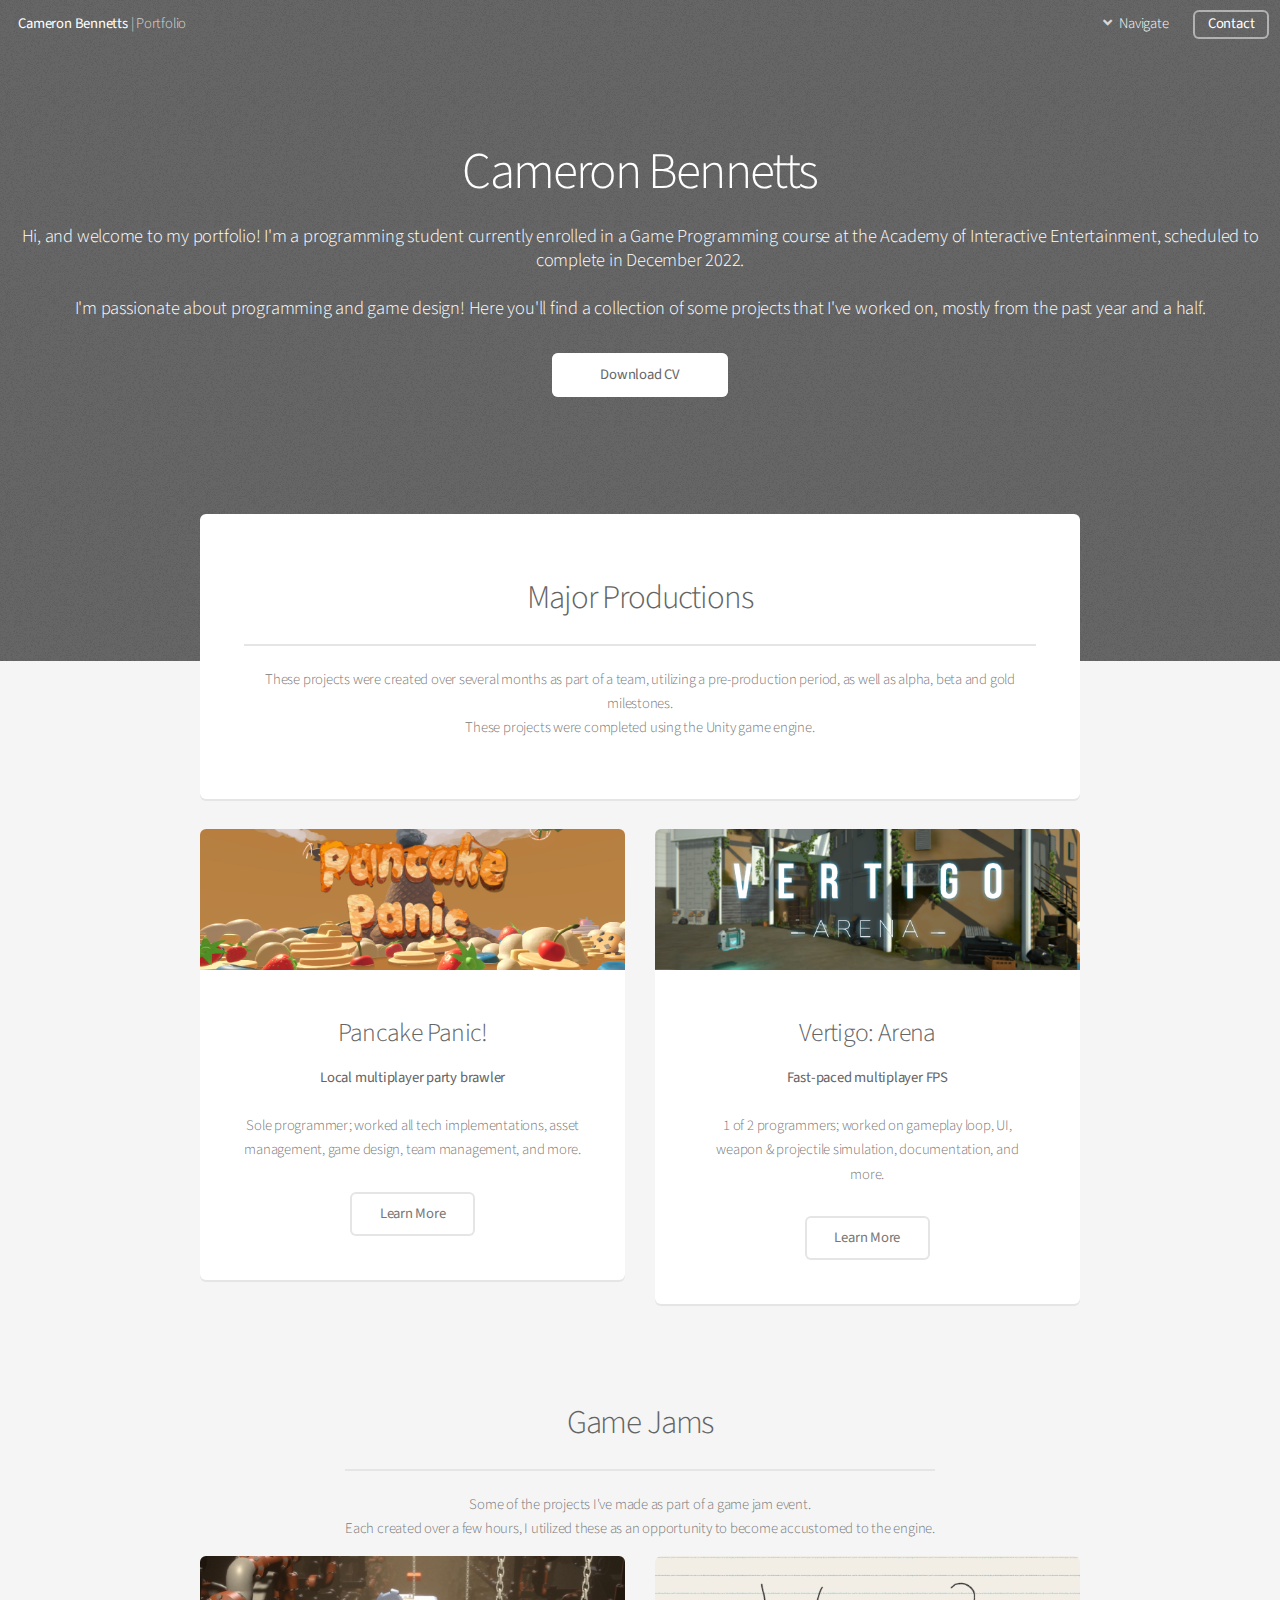
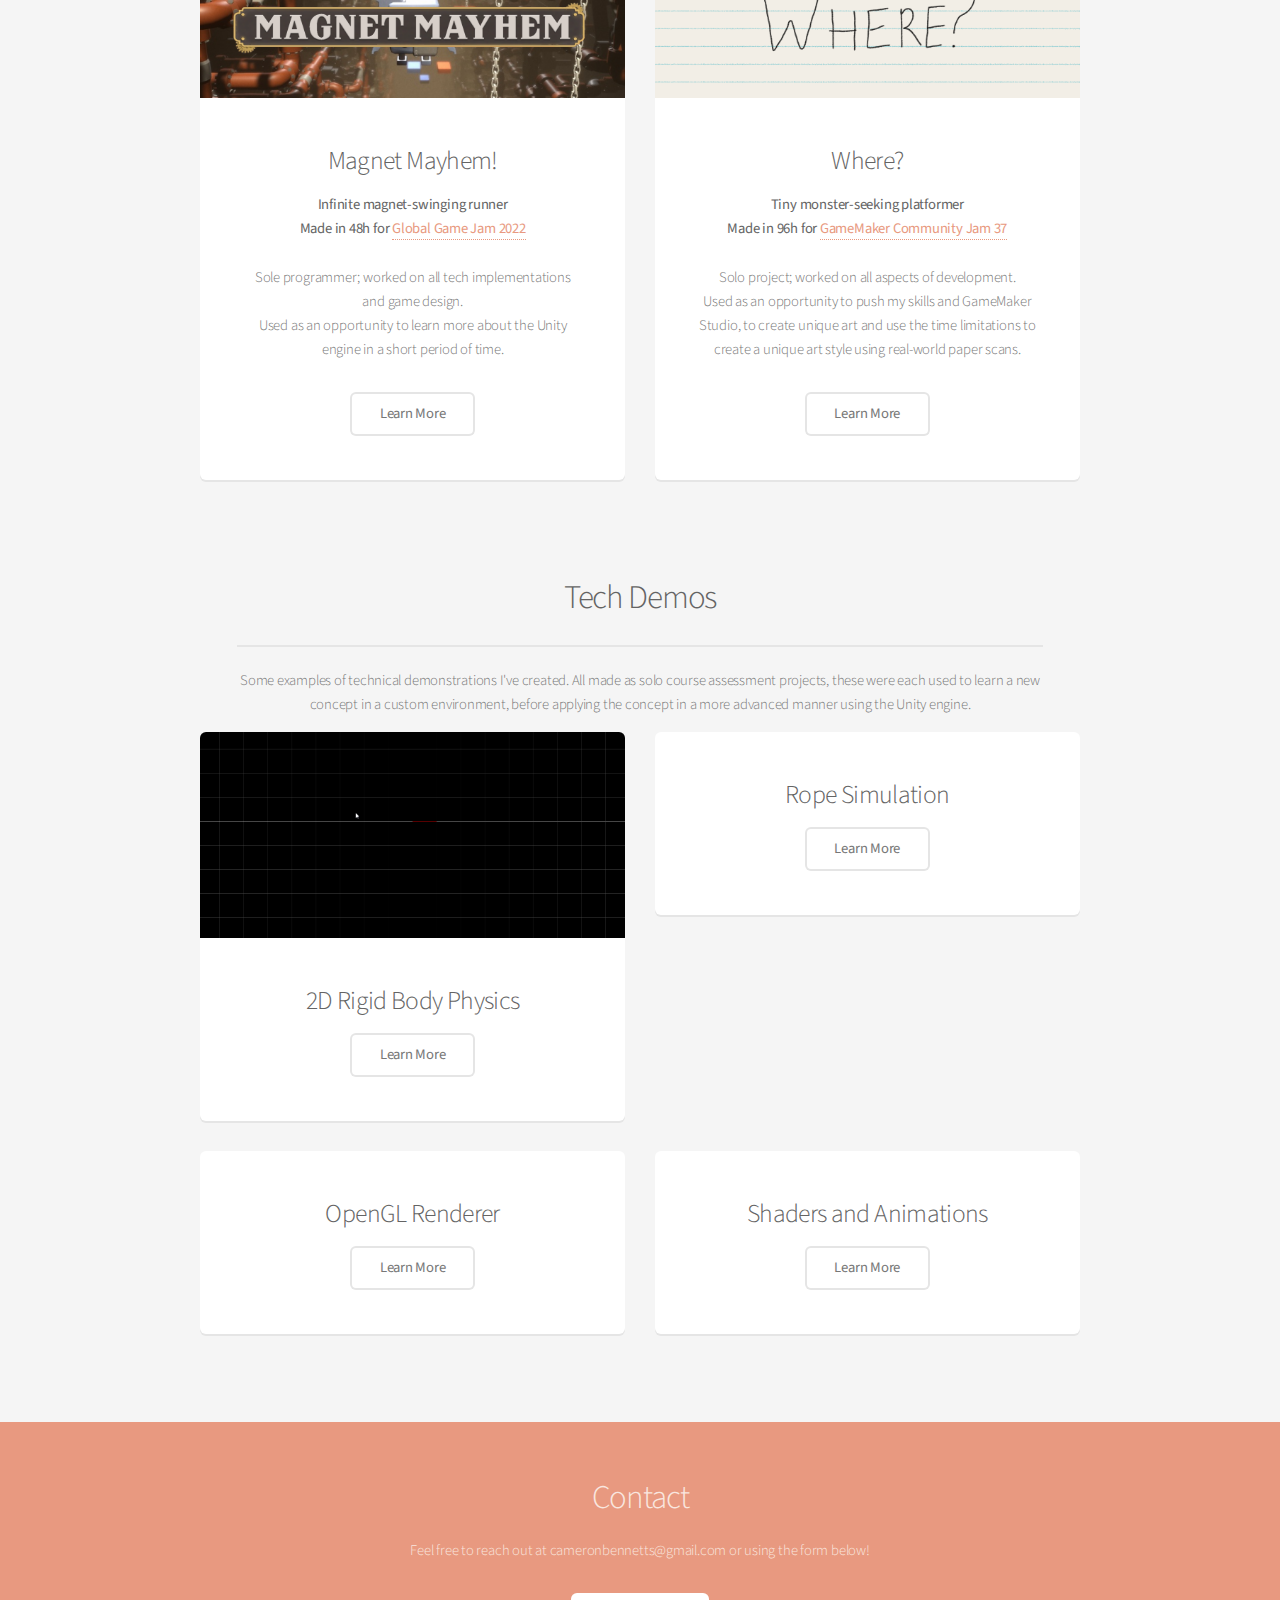
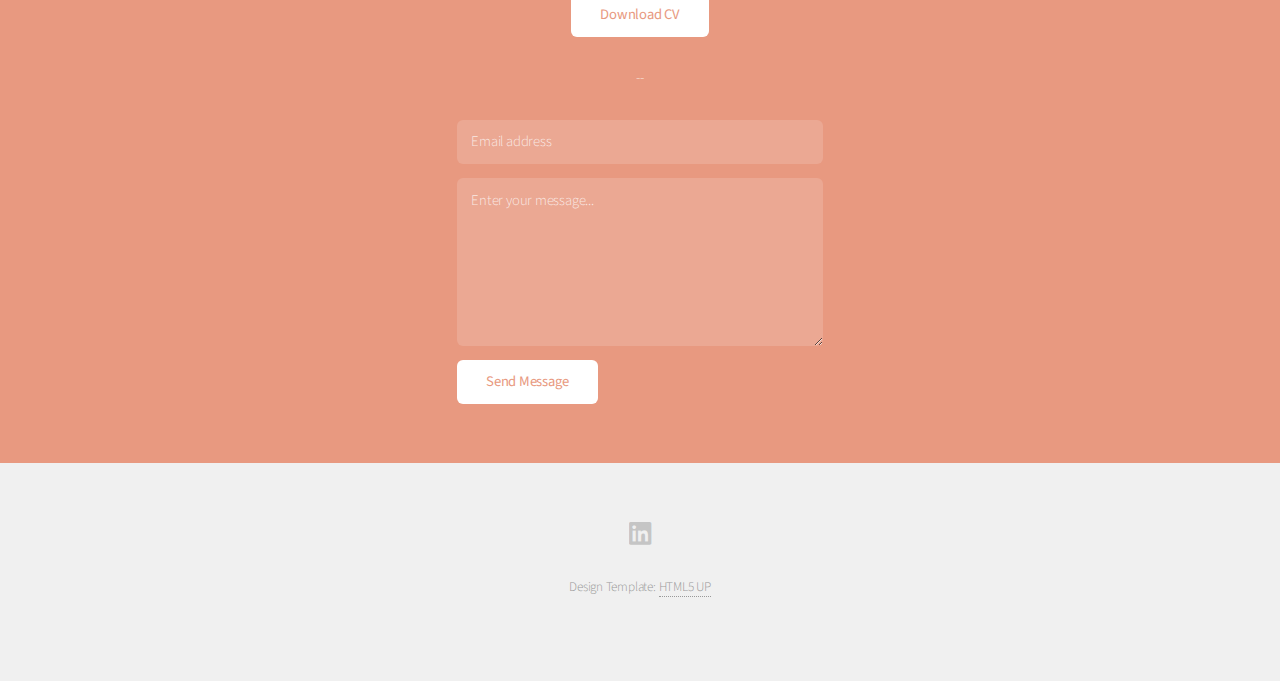
==== commit b1b494fb: "Minor improvements and typo fixes" ====
--- a/index.html
+++ b/index.html
@@ -38,14 +38,14 @@
 				<section id="banner">
 					<h2>Cameron Bennetts</h2>
 					<p>
-						Hi, and welcome to my portfolio! I'm a passionate about game design and programming student currently enrolled in a 
+						Hi, and welcome to my portfolio! I'm a programming student currently enrolled in a 
 						Game Programming course at the Academy of Interactive Entertainment, scheduled to complete in December 2022.
 						<br><br>
-						Here you'll find a collection of some projects that I've
-						worked on, mostly over the past two years. Of course, I have many more not listed from before then as well!
+						I'm passionate about programming and game design! Here you'll find a collection of some projects that I've
+						worked on, mostly from the past year and a half.
 					</p>
 					<ul class="actions special">
-						<li><a href="files/Cameron Bennetts - Resume.pdf" class="button primary">Download CV</a></li>
+						<li><a href="files/Cameron Bennetts - CV.pdf" class="button primary">Download CV</a></li>
 					</ul>
 				</section>
 
@@ -242,7 +242,7 @@
 						Feel free to reach out at cameronbennetts@gmail.com or using the form below!
 					</p>
 					<ul class="actions special">
-						<li><a href="files/Cameron Bennetts - Resume.pdf" class="button">Download CV</a></li>
+						<li><a href="files/Cameron Bennetts - CV.pdf" class="button">Download CV</a></li>
 					</ul>
 					<p>--</p>
 					<form method="post" action="https://formsubmit.co/cameronbennetts@gmail.com">
@@ -256,7 +256,6 @@
 							</div>
 							
 							<input type="hidden" name="_subject" value="Portfolio contact">
-							<input type="hidden" name="_autoresponse" value="Hi there, thanks for your email! I'll get back to you shortly.">
 							
 							<div class="col-12">
 								<ul class="actions">
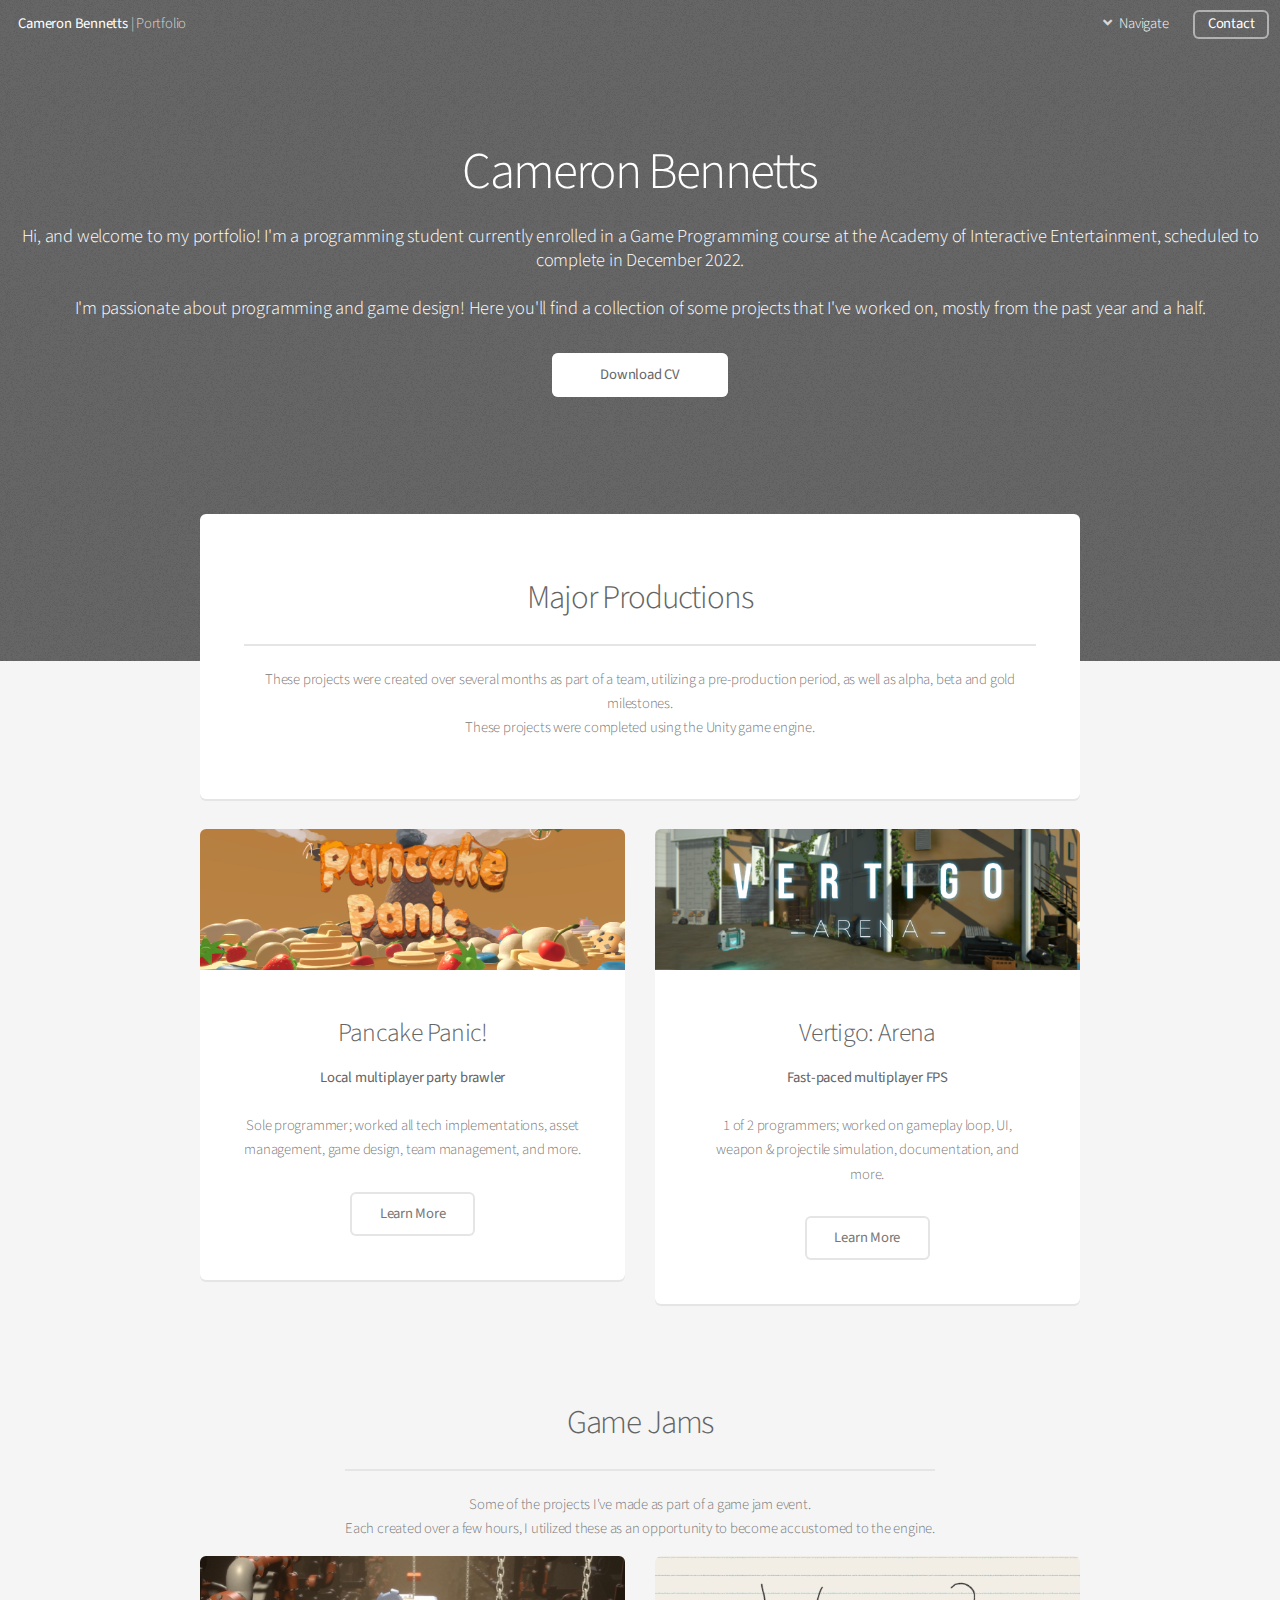
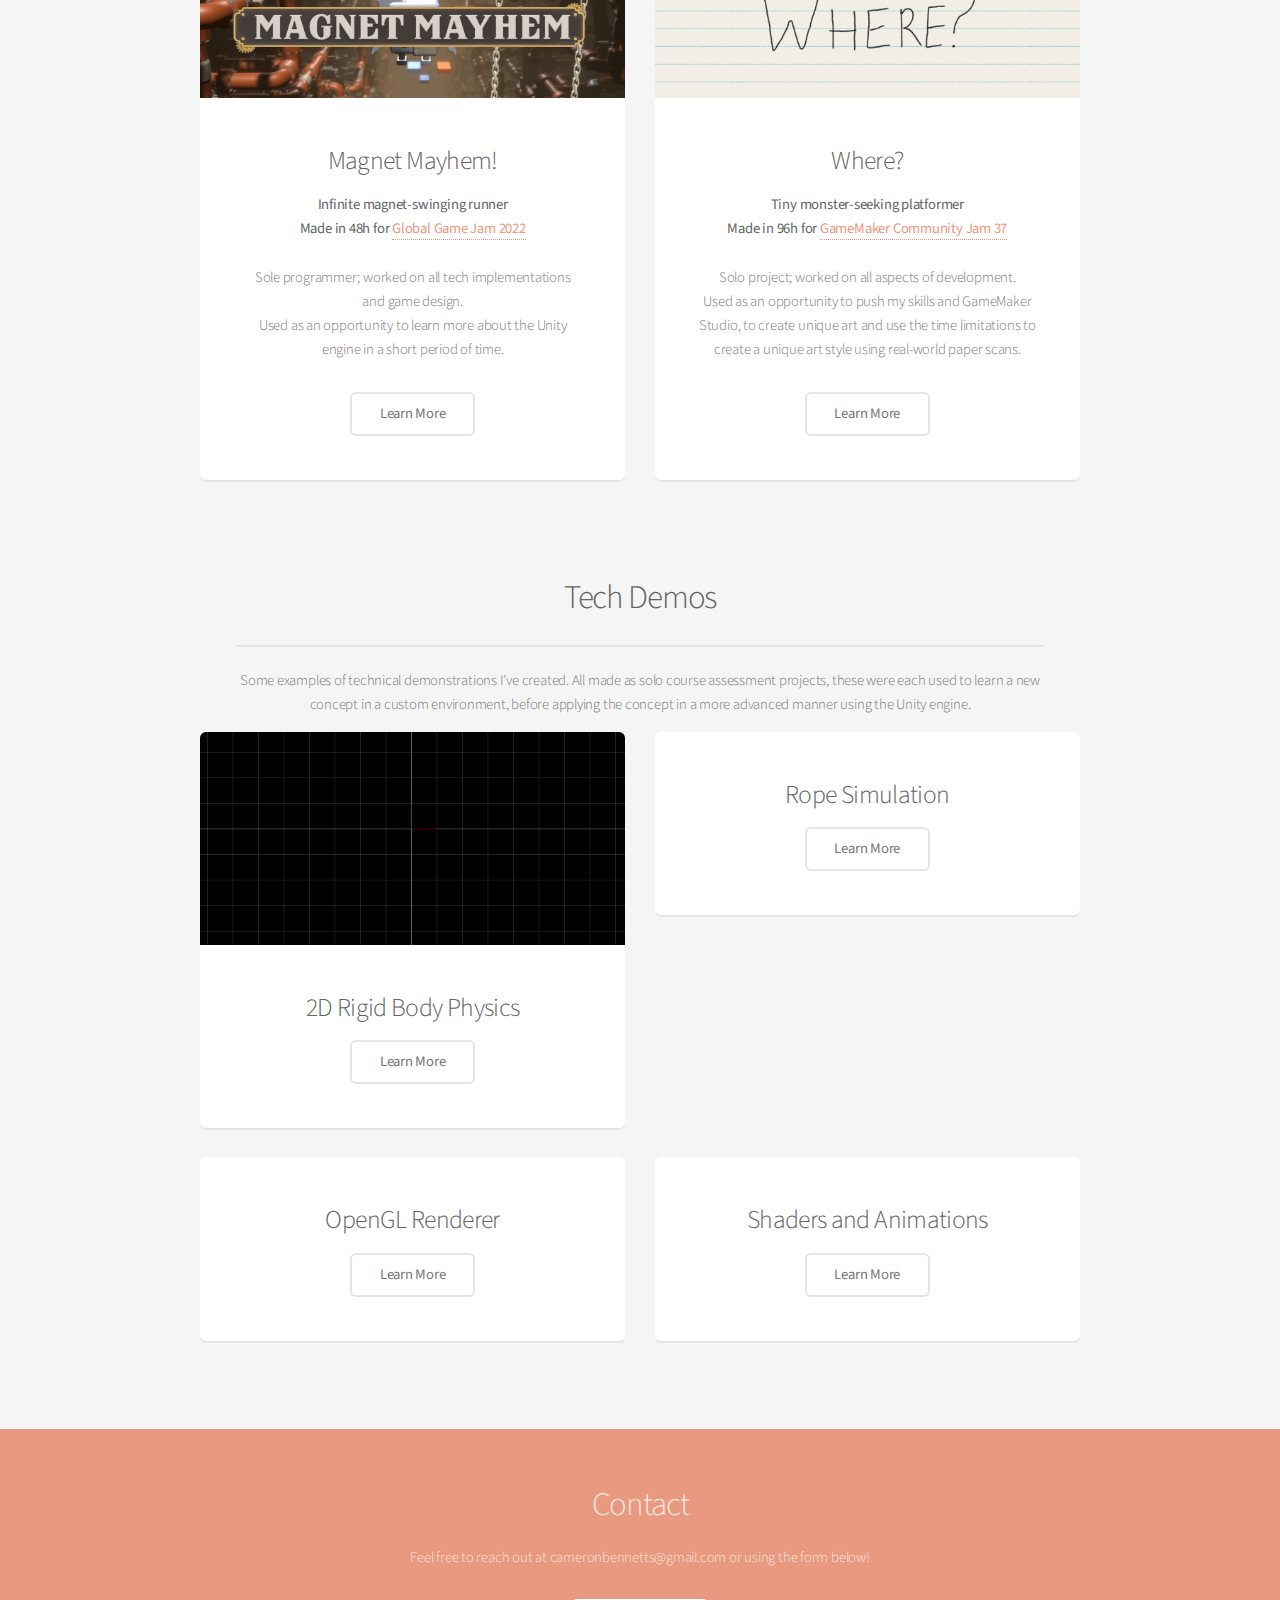
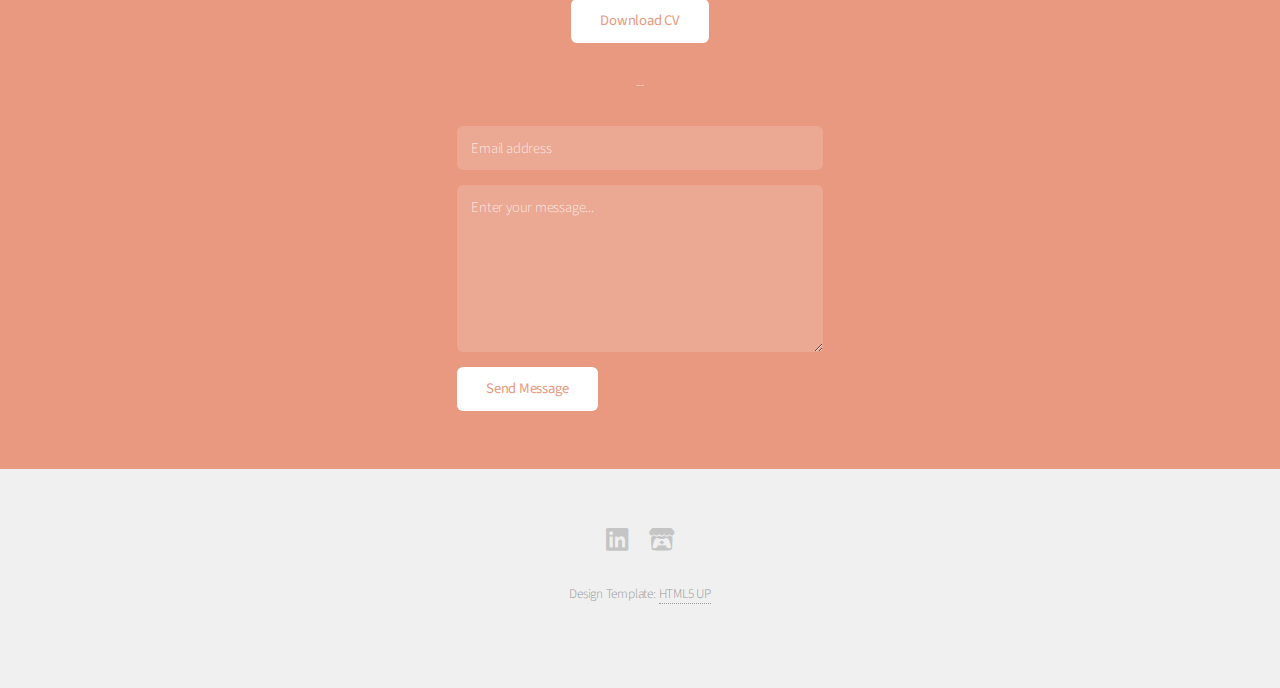
==== commit 80aea4c2: "Added footer link to Itch.io" ====
--- a/index.html
+++ b/index.html
@@ -271,6 +271,7 @@
 				<footer id="footer">
 					<ul class="icons">
 						<li><a href="https://www.linkedin.com/in/cameron-bennetts-073b43246/" class="icon brands fa-linkedin"><span class="label">LinkedIn</span></a></li>
+						<li><a href="https://deepfry3.itch.io" class="icon brands fa-itch-io"><span class="label">Itch.io</span></a></li>
 					</ul>
 					<ul class="copyright">
 						<!--<li>&copy; Untitled. All rights reserved.</li>--><li>Design Template: <a href="http://html5up.net">HTML5 UP</a></li>
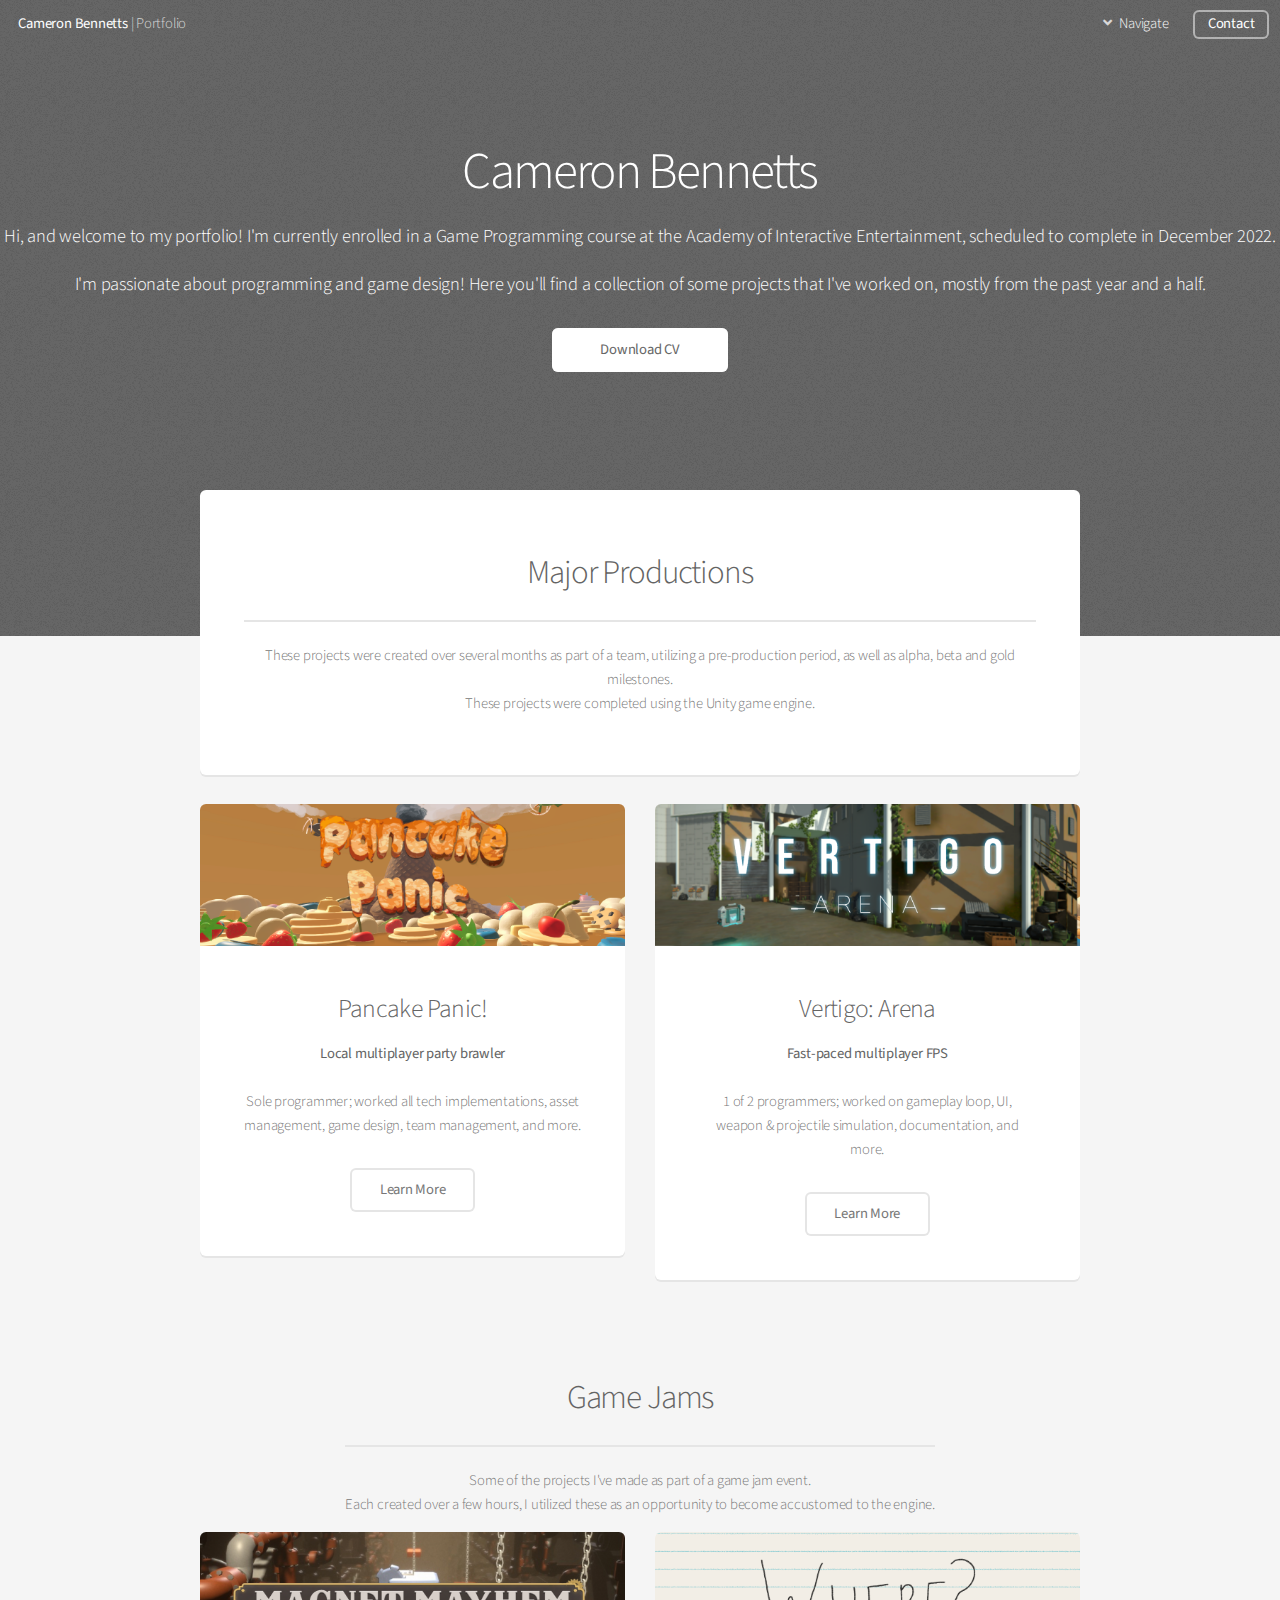
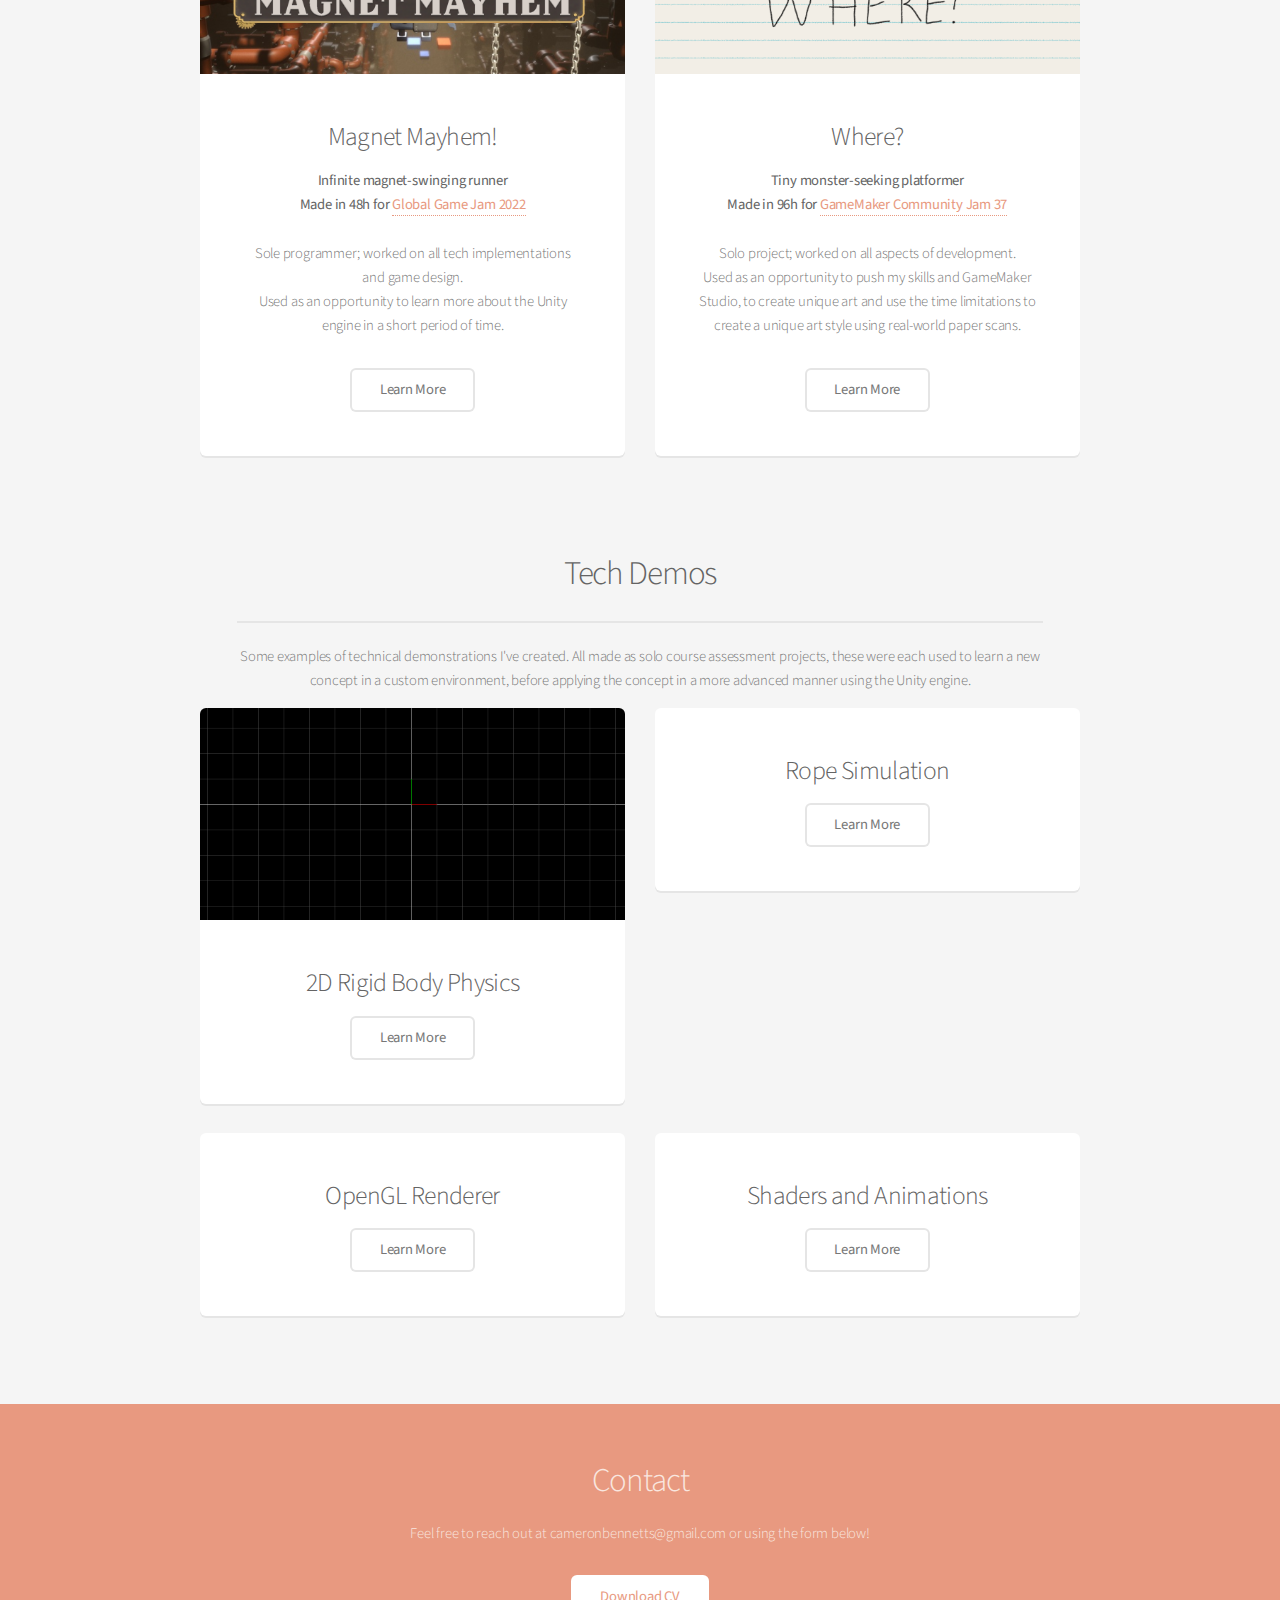
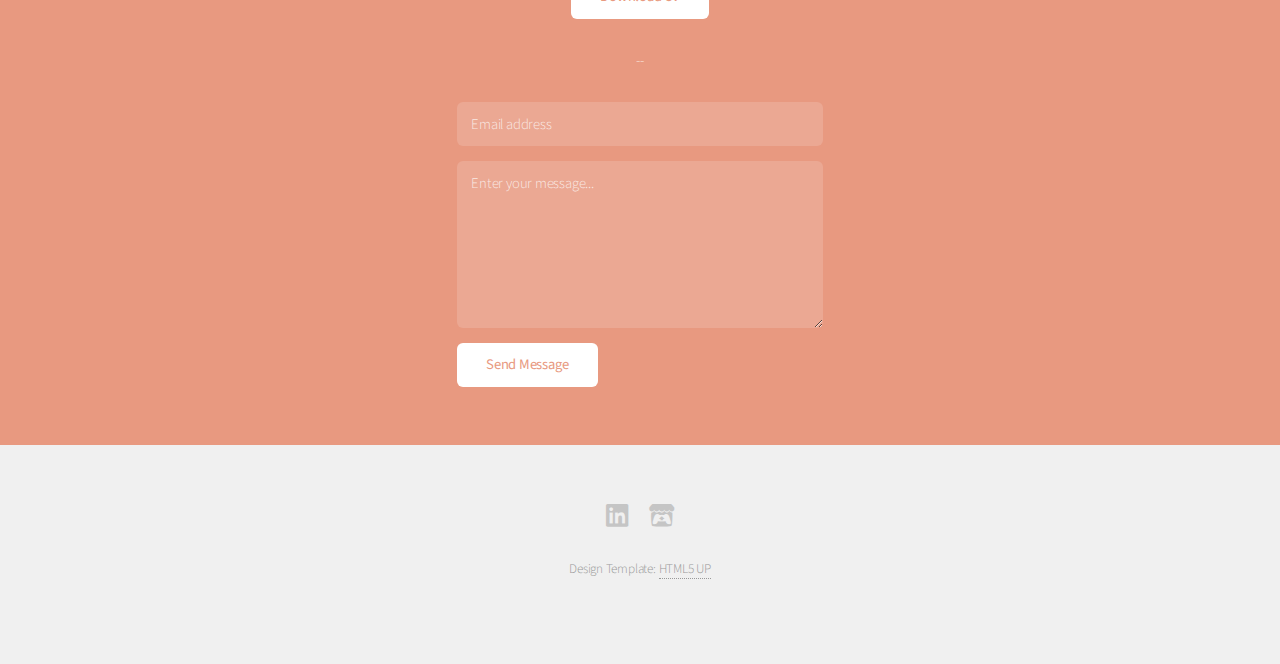
==== commit f4d8e3b9: "Polished some areas; fixed some typos" ====
--- a/index.html
+++ b/index.html
@@ -38,8 +38,8 @@
 				<section id="banner">
 					<h2>Cameron Bennetts</h2>
 					<p>
-						Hi, and welcome to my portfolio! I'm a programming student currently enrolled in a 
-						Game Programming course at the Academy of Interactive Entertainment, scheduled to complete in December 2022.
+						Hi, and welcome to my portfolio! I'm currently enrolled in a Game Programming course at the
+						Academy of Interactive Entertainment, scheduled to complete in December 2022.
 						<br><br>
 						I'm passionate about programming and game design! Here you'll find a collection of some projects that I've
 						worked on, mostly from the past year and a half.
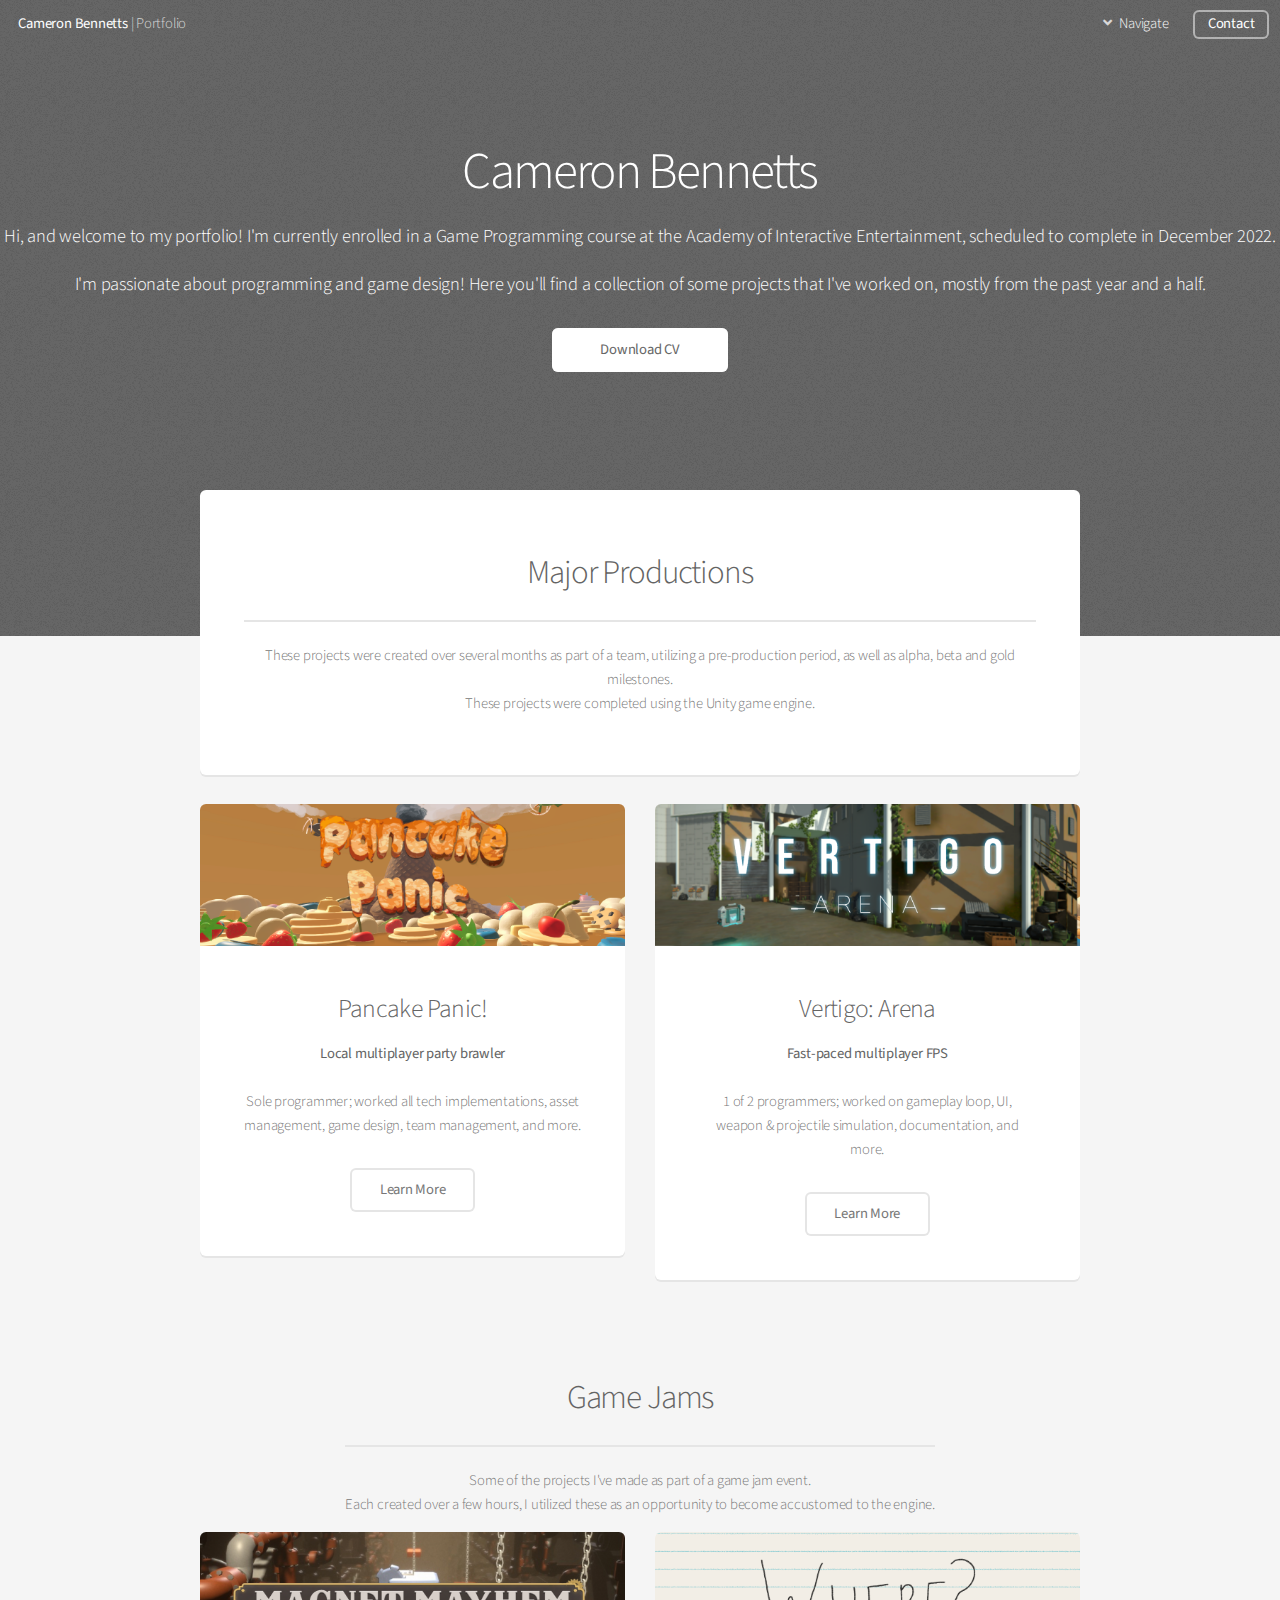
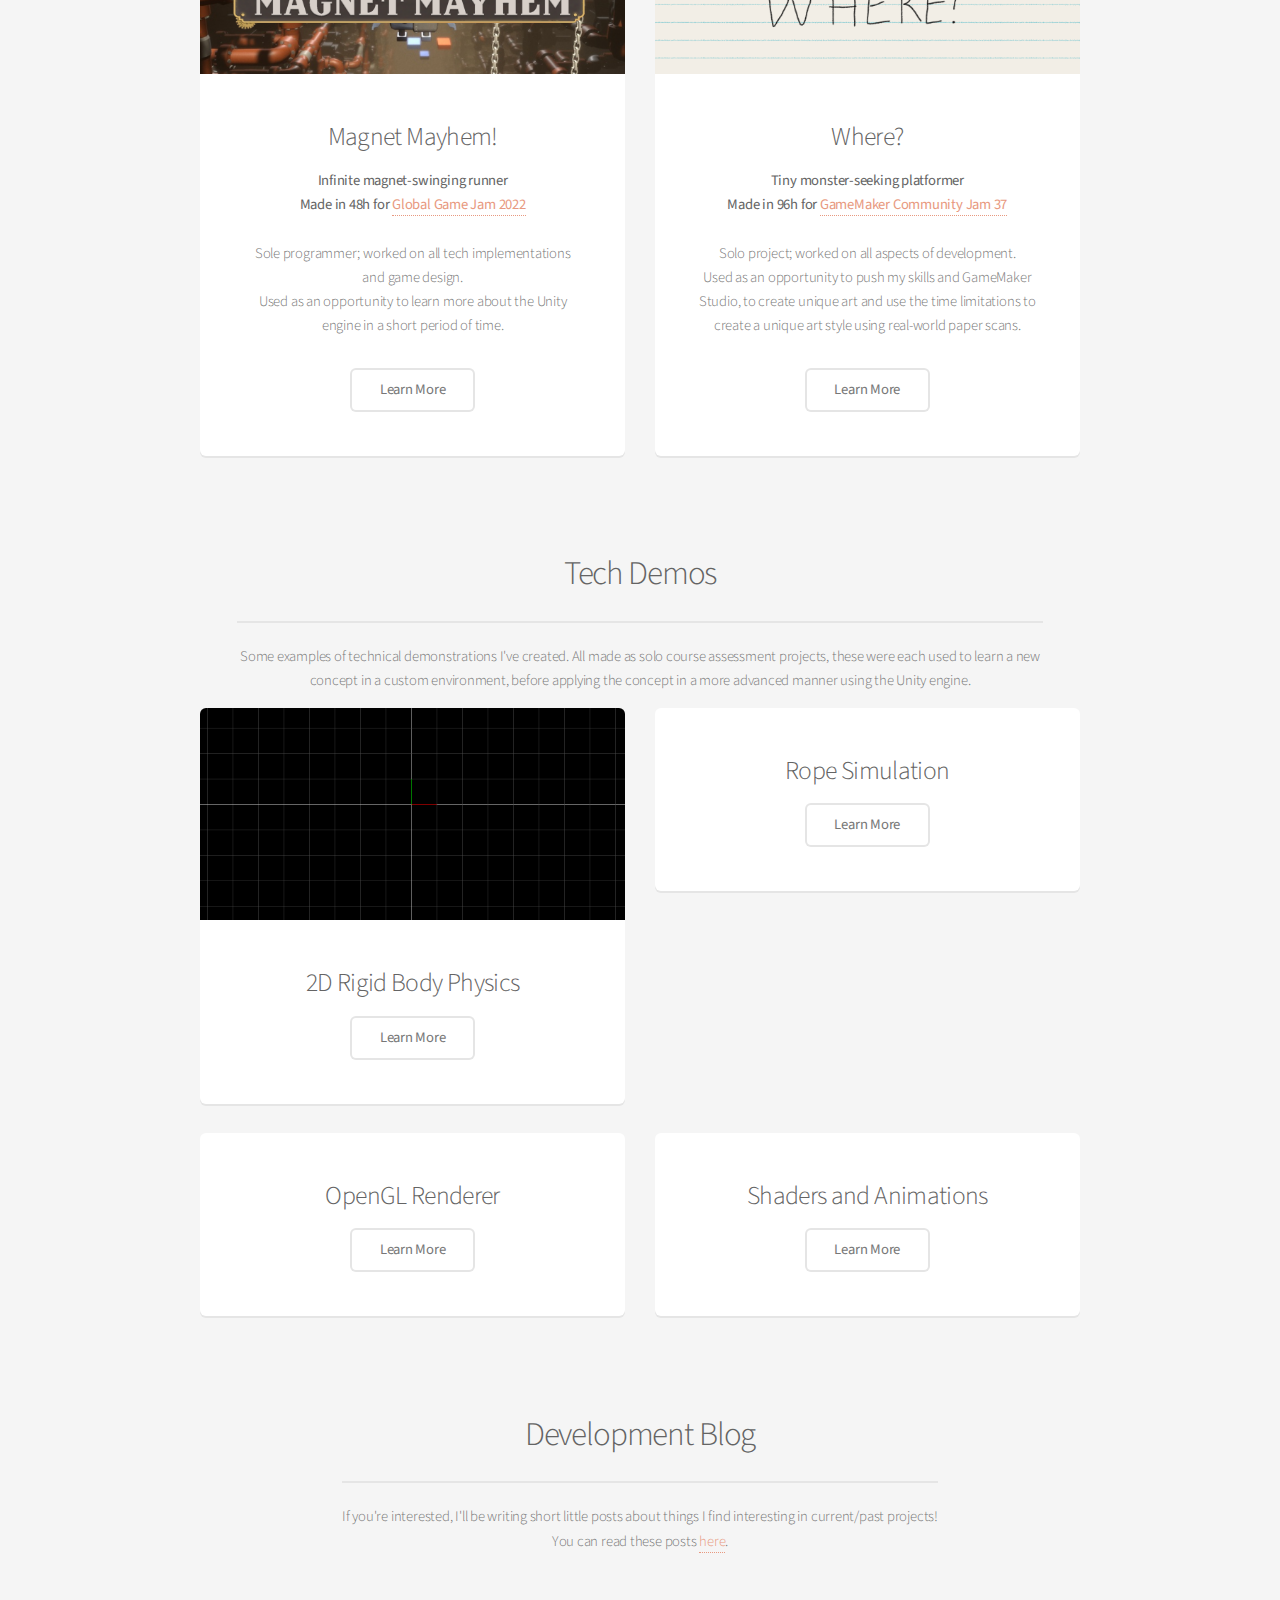
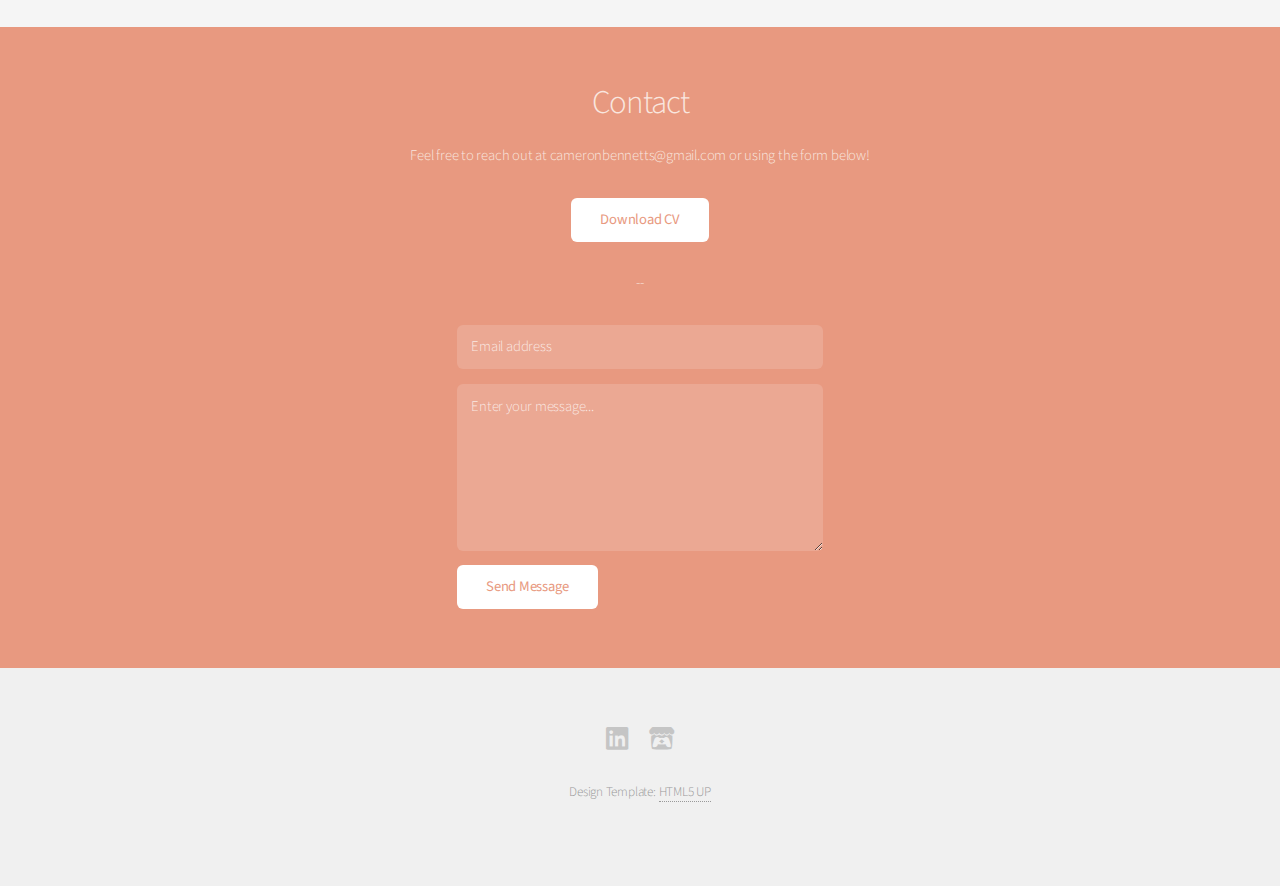
==== commit 8a035b68: "Added blog page" ====
--- a/index.html
+++ b/index.html
@@ -11,263 +11,282 @@
 		<meta name="viewport" content="width=device-width, initial-scale=1, user-scalable=no" />
 		<link rel="stylesheet" href="assets/css/main.css" />
 	</head>
+	
 	<body class="landing is-preload">
 		<div id="page-wrapper">
 
 			<!-- Header -->
-				<header id="header" class="alt">
-					<h1><a href="index.html">Cameron Bennetts</a> | Portfolio</h1>
-					<nav id="nav">
-						<ul>
-							<!--<li><a href="index.html">Home</a></li>-->
-							<li>
-								<a href="#" class="icon solid fa-angle-down">Navigate</a>
-								<ul>
-									<li><a href="index.html"><b><i>Home</i></b></a></li>
-									<li><a href="productions.html">Major Productions</a></li>
-									<li><a href="jams.html">Game Jams</a></li>
-									<li><a href="tech.html">Tech Demos</a></li>
-								</ul>
-							</li>
-							<li><a href="index.html#cta" class="button">Contact</a></li>
-						</ul>
-					</nav>
-				</header>
+			<header id="header" class="alt">
+				<h1><a href="index.html">Cameron Bennetts</a> | Portfolio</h1>
+				<nav id="nav">
+					<ul>
+						<!--<li><a href="index.html">Home</a></li>-->
+						<li>
+							<a href="#" class="icon solid fa-angle-down">Navigate</a>
+							<ul>
+								<li><a href="index.html"><b><i>Home</i></b></a></li>
+								<li><a href="productions.html">Major Productions</a></li>
+								<li><a href="jams.html">Game Jams</a></li>
+								<li><a href="tech.html">Tech Demos</a></li>
+								<li><a href="blog.html">Dev Blog</a></li>
+							</ul>
+						</li>
+						<li><a href="index.html#cta" class="button">Contact</a></li>
+					</ul>
+				</nav>
+			</header>
 
 			<!-- Banner -->
-				<section id="banner">
-					<h2>Cameron Bennetts</h2>
-					<p>
-						Hi, and welcome to my portfolio! I'm currently enrolled in a Game Programming course at the
-						Academy of Interactive Entertainment, scheduled to complete in December 2022.
-						<br><br>
-						I'm passionate about programming and game design! Here you'll find a collection of some projects that I've
-						worked on, mostly from the past year and a half.
-					</p>
-					<ul class="actions special">
-						<li><a href="files/Cameron Bennetts - CV.pdf" class="button primary">Download CV</a></li>
-					</ul>
+			<section id="banner">
+				<h2>Cameron Bennetts</h2>
+				<p>
+					Hi, and welcome to my portfolio! I'm currently enrolled in a Game Programming course at the
+					Academy of Interactive Entertainment, scheduled to complete in December 2022.
+					<br><br>
+					I'm passionate about programming and game design! Here you'll find a collection of some projects that I've
+					worked on, mostly from the past year and a half.
+				</p>
+				<ul class="actions special">
+					<li><a href="files/Cameron Bennetts - CV.pdf" class="button primary">Download CV</a></li>
+				</ul>
+			</section>
+
+			<!-- Main -->
+			<section id="main" class="container">
+
+				<!-- MAJOR PRODUCTIONS -->
+				<section class="box special">
+					<header class="major">
+						<a href="productions.html"><h2>Major Productions</h2></a>
+						<p>
+							These projects were created over several months as part of a team,
+							utilizing a pre-production period, as well as alpha, beta and gold milestones.
+							<br>
+							These projects were completed using the Unity game engine.
+						</p>
+					</header>
 				</section>
 
-			<!-- Main -->
-				<section id="main" class="container">
-
-					<section class="box special">
-						<header class="major">
-							<a href="productions.html"><h2>Major Productions</h2></a>
-							<p>
-								These projects were created over several months as part of a team,
-								utilizing a pre-production period, as well as alpha, beta and gold milestones.
+				<div class="row">
+				
+					<!-- Pancake Panic! -->
+					<div class="col-6 col-12-narrower">
+						<section class="box special">
+							<span class="image featured"><img src="images/pancake-panic-hero.png"/></span>
+							<h3>Pancake Panic!</h3>
+							<p>
+								<b>Local multiplayer party brawler</b>
+								<br><br>
+								Sole programmer; worked all tech implementations, asset management,
+								game design, team management, and more.
+							</p>
+							<ul class="actions special">
+								<li><a href="productions.html#pancake_panic" class="button alt">Learn More</a></li>
+							</ul>
+						</section>
+					</div>
+					
+					<!-- Vertigo: Arena -->
+					<div class="col-6 col-12-narrower">
+						<section class="box special">
+							<span class="image featured"><img src="images/vertigo-arena-hero.png"/></span>
+							<h3>Vertigo: Arena</h3>
+							<p>
+								<b>Fast-paced multiplayer FPS</b>
+								<br><br>
+								1 of 2 programmers; worked on gameplay loop, UI,
+								weapon & projectile simulation, documentation, and more.
+							</p>
+							<ul class="actions special">
+								<li><a href="productions.html#vertigo_arena" class="button alt">Learn More</a></li>
+							</ul>
+						</section>
+					</div>
+					
+				</div>
+				
+				
+				<!-- GAME JAMS -->
+				<section class="container">
+					<header class="major">
+						<h2><br></h2>
+						<a href="jams.html"><h2>Game Jams</h2></a>
+						<p>
+							Some of the projects I've made as part of a game jam event.
+							<br>
+							Each created over a few hours, I utilized these as an opportunity to
+							become accustomed to the engine.
+						</p>
+					</header>
+				</section>
+				
+				
+				<div class="row">
+				
+					<!-- Magnet Mayhem! -->
+					<div class="col-6 col-12-narrower">
+						<section class="box special">
+							<span class="image featured"><img src="images/magnet-mayhem-hero.png" alt="" /></span>
+							<h3>Magnet Mayhem!</h3>
+							<p>
+								<b>
+									Infinite magnet-swinging runner
+									<br>
+									Made in 48h for <a href="https://globalgamejam.org/">Global Game Jam 2022</a>
+								</b>
+								<br><br>
+								Sole programmer; worked on all tech implementations and game design.
 								<br>
-								These projects were completed using the Unity game engine.
-							</p>
-						</header>
-						<!-- <span class="image featured"><img src="images/pic01.jpg" alt="" /></span> -->
-					</section>
-
-					<div class="row">
-						<div class="col-6 col-12-narrower">
-
-								<section class="box special">
-									<span class="image featured"><img src="images/pancake-panic-hero.png"/></span>
-									<h3>Pancake Panic!</h3>
-									<p>
-										<b>Local multiplayer party brawler</b>
-										<br><br>
-										Sole programmer; worked all tech implementations, asset management,
-										game design, team management, and more.
-									</p>
-									<ul class="actions special">
-										<li><a href="productions.html#pancake_panic" class="button alt">Learn More</a></li>
-									</ul>
-								</section>
-							</div>
-								
-						<div class="col-6 col-12-narrower">
-
-							<section class="box special">
-								<span class="image featured"><img src="images/vertigo-arena-hero.png"/></span>
-								<h3>Vertigo: Arena</h3>
-								<p>
-									<b>Fast-paced multiplayer FPS</b>
-									<br><br>
-									1 of 2 programmers; worked on gameplay loop, UI,
-									weapon & projectile simulation, documentation, and more.
-								</p>
-								<ul class="actions special">
-									<li><a href="productions.html#vertigo_arena" class="button alt">Learn More</a></li>
-								</ul>
-							</section>
-
+								Used as an opportunity to learn more about the Unity engine
+								in a short period of time.
+							</p>
+							<ul class="actions special">
+								<li><a href="jams.html#magnet-mayhem" class="button alt">Learn More</a></li>
+							</ul>
+						</section>
+					</div>
+					
+					<!-- Where? -->
+					<div class="col-6 col-12-narrower">
+						<section class="box special">
+							<span class="image featured"><img src="images/where-hero.png" alt="" /></span>
+							<h3>Where?</h3>
+							<p>
+								<b>
+									Tiny monster-seeking platformer
+									<br>
+									Made in 96h for <a href="https://forum.yoyogames.com/index.php?threads/gmc-jam-37-games-topic-enter-here.75650">GameMaker Community Jam 37</a>
+								</b>
+								<br><br>
+								Solo project; worked on all aspects of development.
+								<br>
+								Used as an opportunity to push my skills and GameMaker Studio,									to create unique art
+								and use the time limitations to create a unique art style using real-world paper scans.
+							</p>
+							<ul class="actions special">
+								<li><a href="jams.html#where" class="button alt">Learn More</a></li>
+							</ul>
+						</section>
+					</div>
+					
+				</div>
+				
+				
+				<!-- TECHNICAL DEMONSTRATIONS -->
+				<section class="container">
+					<header class="major">
+						<h2><br></h2>
+						<a href="tech.html"><h2>Tech Demos</h2></a>
+							<p>
+							Some examples of technical demonstrations I've created. All made as solo course assessment projects, these were each
+							used to learn a new concept in a custom environment, before applying
+							the concept in a more advanced manner using the Unity engine.
+							</p>
+					</header>
+				</section>
+					
+				<div class="row">
+				
+					<!-- 2D Rigid Body Physics -->
+					<div class="col-6 col-12-narrower">
+						<section class="box special">
+							<span class="image featured"><img src="images/2d-rigid-body-physics.gif" alt="" /></span>
+							<h3>2D Rigid Body Physics</h3>
+							<ul class="actions special">
+								<li><a href="tech.html#2d_rigid_body_physics" class="button alt">Learn More</a></li>
+							</ul>
+						</section>
+					</div>
+					
+					<!-- Rope Simulation -->
+					<div class="col-6 col-12-narrower">
+						<section class="box special">
+							<span class="image featured"><img src="images/rope-simulation.gif" alt="" /></span>
+							<h3>Rope Simulation</h3>
+							<ul class="actions special">
+								<li><a href="tech.html#rope_simulation" class="button alt">Learn More</a></li>
+							</ul>
+						</section>
+					</div>
+					
+				</div>
+					
+				<div class="row">
+				
+					<!-- OpenGL Renderer -->
+					<div class="col-6 col-12-narrower">
+						<section class="box special">
+							<span class="image featured"><img src="images/open-gl-renderer.gif" alt="" /></span>
+							<h3>OpenGL Renderer</h3>
+							<ul class="actions special">
+								<li><a href="tech.html#open_gl_renderer" class="button alt">Learn More</a></li>
+							</ul>
+						</section>
+					</div>
+					
+					<!-- Shaders and Animations -->
+					<div class="col-6 col-12-narrower">
+						<section class="box special">
+							<span class="image featured"><img src="images/shaders-and-animations.gif" alt="" /></span>
+							<h3>Shaders and Animations</h3>
+							<ul class="actions special">
+								<li><a href="tech.html#shaders_and_animations" class="button alt">Learn More</a></li>
+							</ul>
+						</section>
+					</div>
+					
+				</div>
+				
+				
+				<!-- BLOG -->
+				<section class="container">
+					<header class="major">
+						<h2><br></h2>
+						<a href="tech.html"><h2>Development Blog</h2></a>
+							<p>
+							If you're interested, I'll be writing short little posts about things I find interesting in current/past projects!
+							<br>
+							You can read these posts <a href="blog.html">here</a>.
+							</p>
+					</header>
+				</section>
+				
+				
+			</section>
+			
+			
+			
+			<!-- CONTACT -->
+			<section id="cta">
+				<h2>Contact</h2>
+				<p>Feel free to reach out at cameronbennetts@gmail.com or using the form below!</p>
+				<ul class="actions special">
+					<li><a href="files/Cameron Bennetts - CV.pdf" class="button">Download CV</a></li>
+				</ul>
+				<p>--</p>
+				
+				<form method="post" action="https://formsubmit.co/cameronbennetts@gmail.com">
+					<div class="row gtr-uniform gtr-50">
+						<div class="col-12">
+							<input type="email" name="email" id="email" value="" placeholder="Email address" />
 						</div>
 						
-					</div>
-					
-					
-					<!-- GAME JAMS -->
-					<section class="container">
-						<header class="major">
-							<h2><br></h2>
-							<a href="jams.html"><h2>Game Jams</h2></a>
-							<p>
-								Some of the projects I've made as part of a game jam event.
-								<br>
-								Each created over a few hours, I utilized these as an opportunity to
-								become accustomed to the engine.
-							</p>
-						</header>
-					</section>
-					
-					<div class="row">
-						<div class="col-6 col-12-narrower">
-
-							<section class="box special">
-								<span class="image featured"><img src="images/magnet-mayhem-hero.png" alt="" /></span>
-								<h3>Magnet Mayhem!</h3>
-								<p>
-									<b>
-										Infinite magnet-swinging runner
-										<br>
-										Made in 48h for <a href="https://globalgamejam.org/">Global Game Jam 2022</a>
-									</b>
-									<br><br>
-									Sole programmer; worked on all tech implementations and game design.
-									<br>
-									Used as an opportunity to learn more about the Unity engine
-									in a short period of time.
-								</p>
-								<ul class="actions special">
-									<li><a href="jams.html#magnet-mayhem" class="button alt">Learn More</a></li>
-								</ul>
-							</section>
-
+						<div class="col-12">
+							<textarea name="message" id="message" placeholder="Enter your message..." rows="6"></textarea>
 						</div>
-						<div class="col-6 col-12-narrower">
-
-							<section class="box special">
-								<span class="image featured"><img src="images/where-hero.png" alt="" /></span>
-								<h3>Where?</h3>
-								<p>
-									<b>
-										Tiny monster-seeking platformer
-										<br>
-										Made in 96h for <a href="https://forum.yoyogames.com/index.php?threads/gmc-jam-37-games-topic-enter-here.75650">GameMaker Community Jam 37</a>
-									</b>
-									<br><br>
-									Solo project; worked on all aspects of development.
-									<br>
-									Used as an opportunity to push my skills and GameMaker Studio,									to create unique art
-									and use the time limitations to create a unique art style using real-world paper scans.
-								</p>
-								<ul class="actions special">
-									<li><a href="jams.html#where" class="button alt">Learn More</a></li>
-								</ul>
-							</section>
-
+						
+						<input type="hidden" name="_subject" value="Portfolio contact">
+						
+						<div class="col-12">
+							<ul class="actions">
+								<li><input type="submit" value="Send Message" /></li>
+							</ul>
 						</div>
 					</div>
-					
-					
-					<!-- TECHNICAL DEMONSTRATIONS -->
-					<section class="container">
-						<header class="major">
-							<h2><br></h2>
-							<a href="tech.html"><h2>Tech Demos</h2></a>
-								<p>
-								Some examples of technical demonstrations I've created. All made as solo course assessment projects, these were each
-								used to learn a new concept in a custom environment, before applying
-								the concept in a more advanced manner using the Unity engine.
-								</p>
-						</header>
-					</section>
-					
-					<div class="row">
-						<div class="col-6 col-12-narrower">
-
-							<section class="box special">
-								<span class="image featured"><img src="images/2d-rigid-body-physics.gif" alt="" /></span>
-								<h3>2D Rigid Body Physics</h3>
-								<ul class="actions special">
-									<li><a href="tech.html#2d_rigid_body_physics" class="button alt">Learn More</a></li>
-								</ul>
-							</section>
-
-						</div>
-						<div class="col-6 col-12-narrower">
-
-							<section class="box special">
-								<span class="image featured"><img src="images/rope-simulation.gif" alt="" /></span>
-								<h3>Rope Simulation</h3>
-								<ul class="actions special">
-									<li><a href="tech.html#rope_simulation" class="button alt">Learn More</a></li>
-								</ul>
-							</section>
-
-						</div>
-					</div>
-					
-					<div class="row">
-						<div class="col-6 col-12-narrower">
-
-							<section class="box special">
-								<span class="image featured"><img src="images/open-gl-renderer.gif" alt="" /></span>
-								<h3>OpenGL Renderer</h3>
-								<ul class="actions special">
-									<li><a href="tech.html#open_gl_renderer" class="button alt">Learn More</a></li>
-								</ul>
-							</section>
-
-						</div>
-						<div class="col-6 col-12-narrower">
-
-							<section class="box special">
-								<span class="image featured"><img src="images/shaders-and-animations.gif" alt="" /></span>
-								<h3>Shaders and Animations</h3>
-								<ul class="actions special">
-									<li><a href="tech.html#shaders_and_animations" class="button alt">Learn More</a></li>
-								</ul>
-							</section>
-
-						</div>
-					</div>
-				</section>
-				
-				
-
-
-			<!-- Contact -->
-				<section id="cta">
-					<h2>Contact</h2>
-					<p>
-						Feel free to reach out at cameronbennetts@gmail.com or using the form below!
-					</p>
-					<ul class="actions special">
-						<li><a href="files/Cameron Bennetts - CV.pdf" class="button">Download CV</a></li>
-					</ul>
-					<p>--</p>
-					<form method="post" action="https://formsubmit.co/cameronbennetts@gmail.com">
-						<div class="row gtr-uniform gtr-50">
-							<div class="col-12">
-								<input type="email" name="email" id="email" value="" placeholder="Email address" />
-							</div>
-							
-							<div class="col-12">
-								<textarea name="message" id="message" placeholder="Enter your message..." rows="6"></textarea>
-							</div>
-							
-							<input type="hidden" name="_subject" value="Portfolio contact">
-							
-							<div class="col-12">
-								<ul class="actions">
-									<li><input type="submit" value="Send Message" /></li>
-								</ul>
-							</div>
-							
-						</div>
-					</form>
-				</section>
-
-			<!-- Footer -->
+				</form>
+			</section>
+
+			<!-- FOOTER -->
 				<footer id="footer">
 					<ul class="icons">
 						<li><a href="https://www.linkedin.com/in/cameron-bennetts-073b43246/" class="icon brands fa-linkedin"><span class="label">LinkedIn</span></a></li>
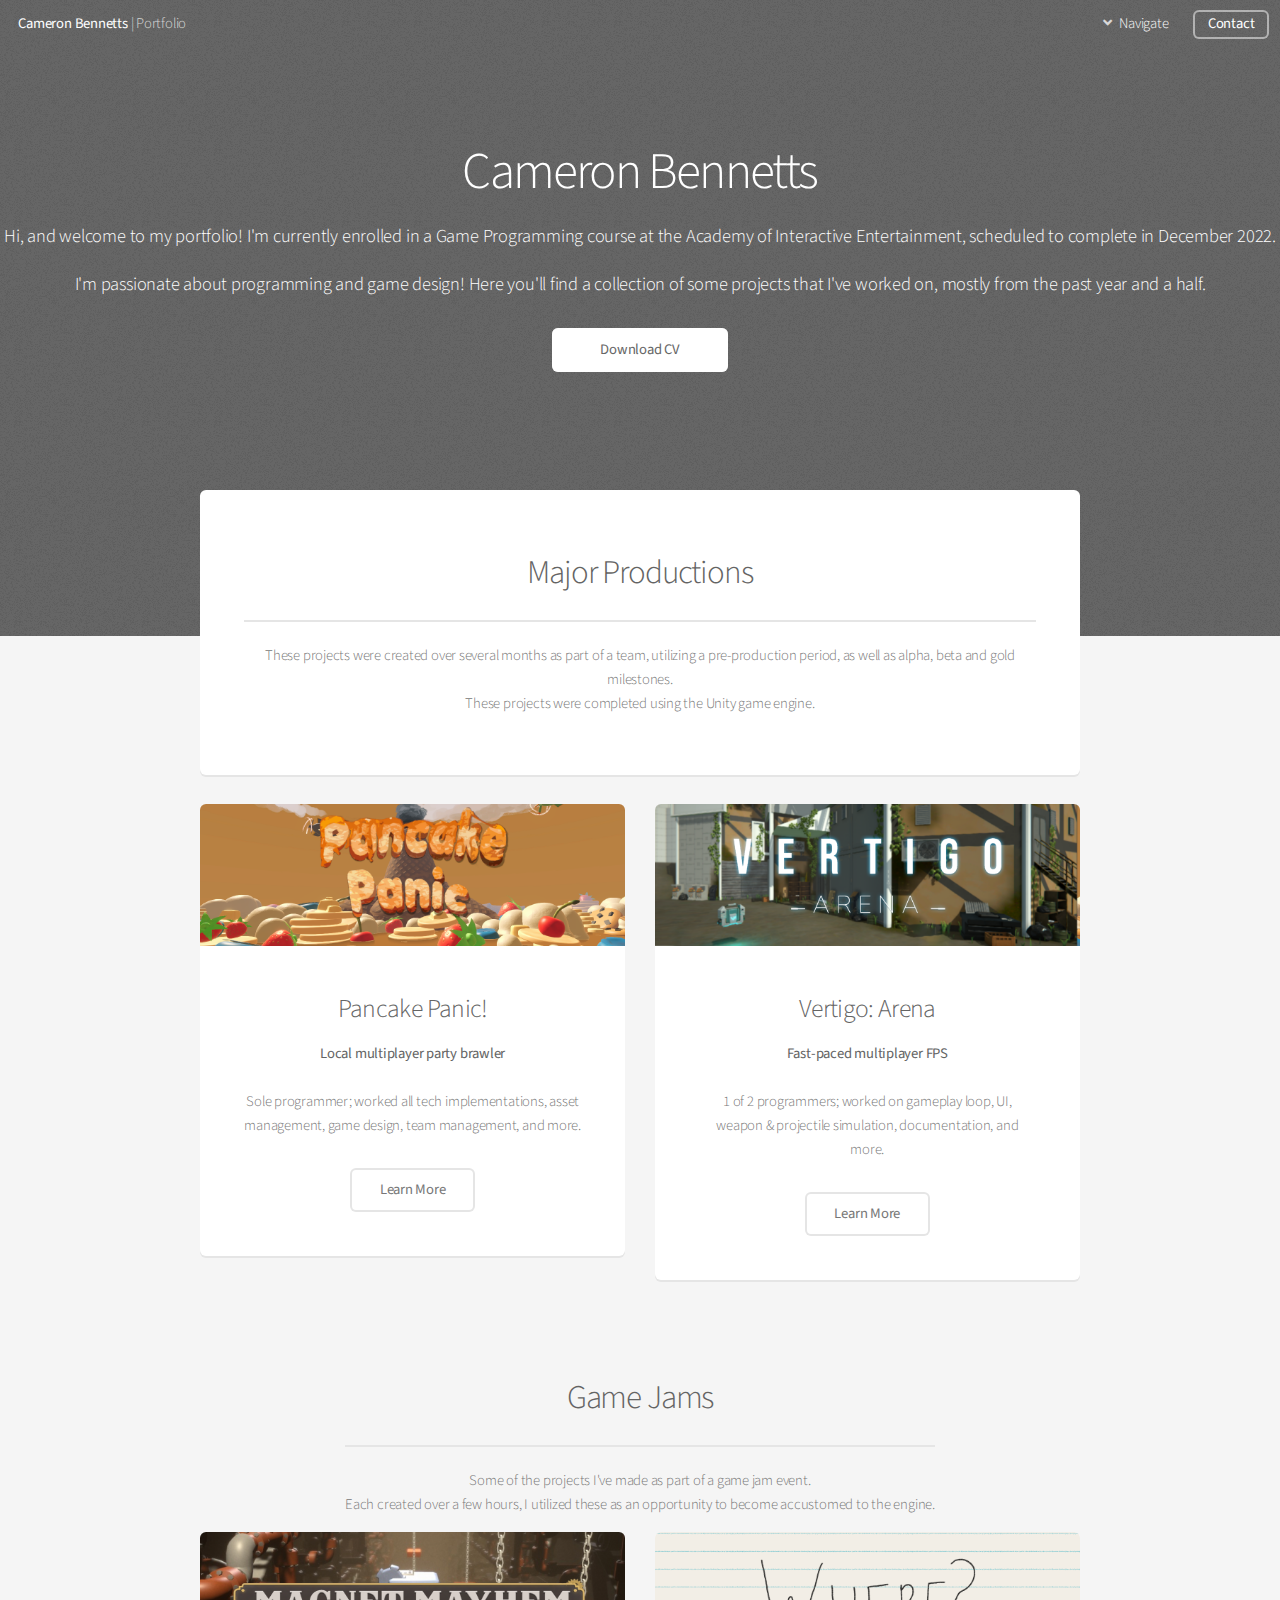
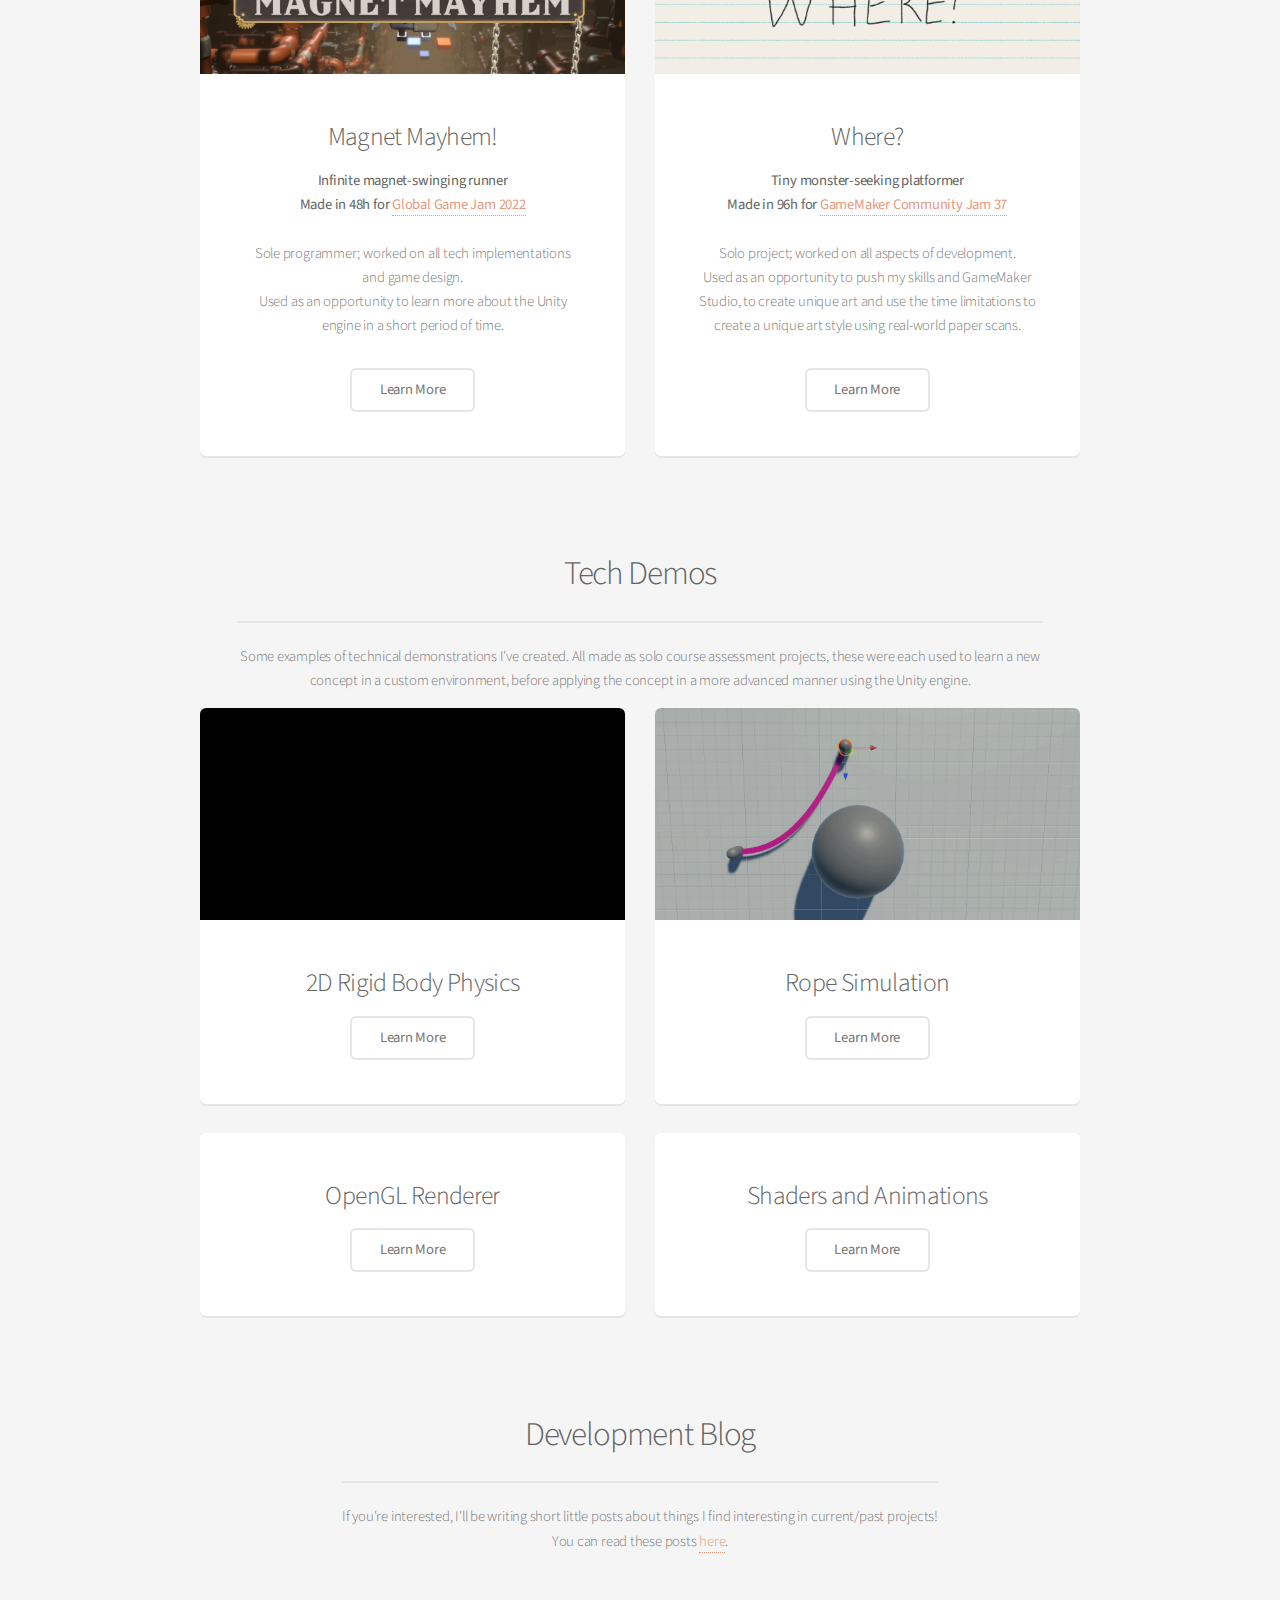
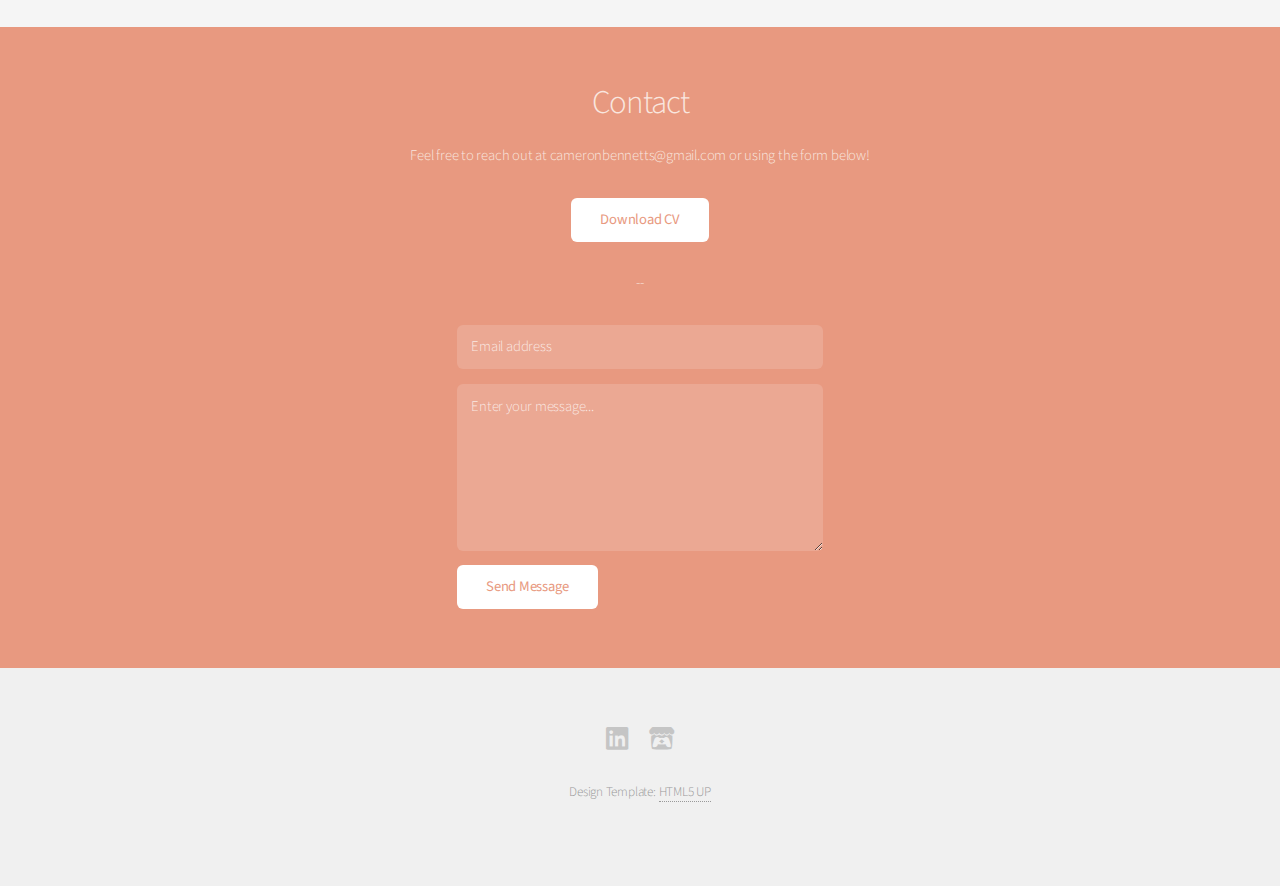
==== commit e7abb8b7: "Swapped the featured Rope Simulation GIFs" ====
--- a/index.html
+++ b/index.html
@@ -201,7 +201,7 @@
 					<!-- Rope Simulation -->
 					<div class="col-6 col-12-narrower">
 						<section class="box special">
-							<span class="image featured"><img src="images/rope-simulation.gif" alt="" /></span>
+							<span class="image featured"><img src="images/rope-simulation-breaking.gif" alt="" /></span>
 							<h3>Rope Simulation</h3>
 							<ul class="actions special">
 								<li><a href="tech.html#rope_simulation" class="button alt">Learn More</a></li>
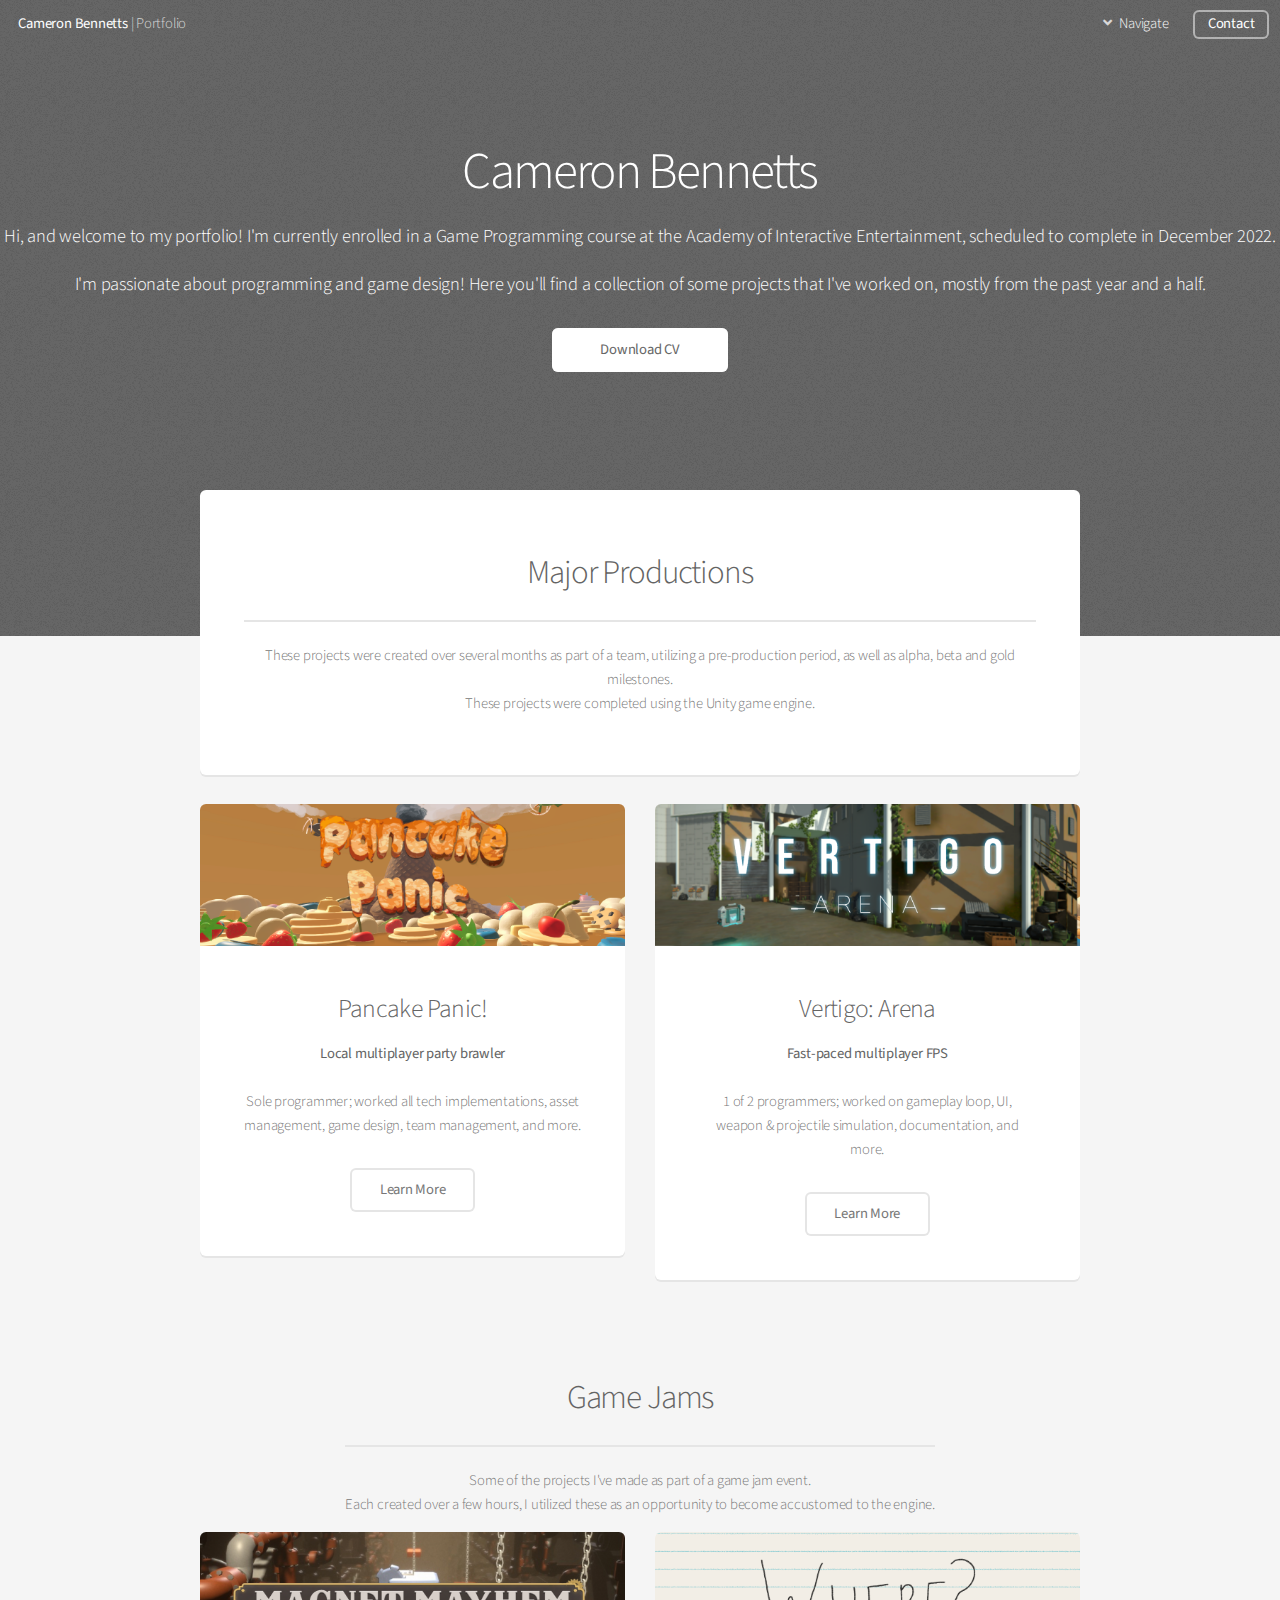
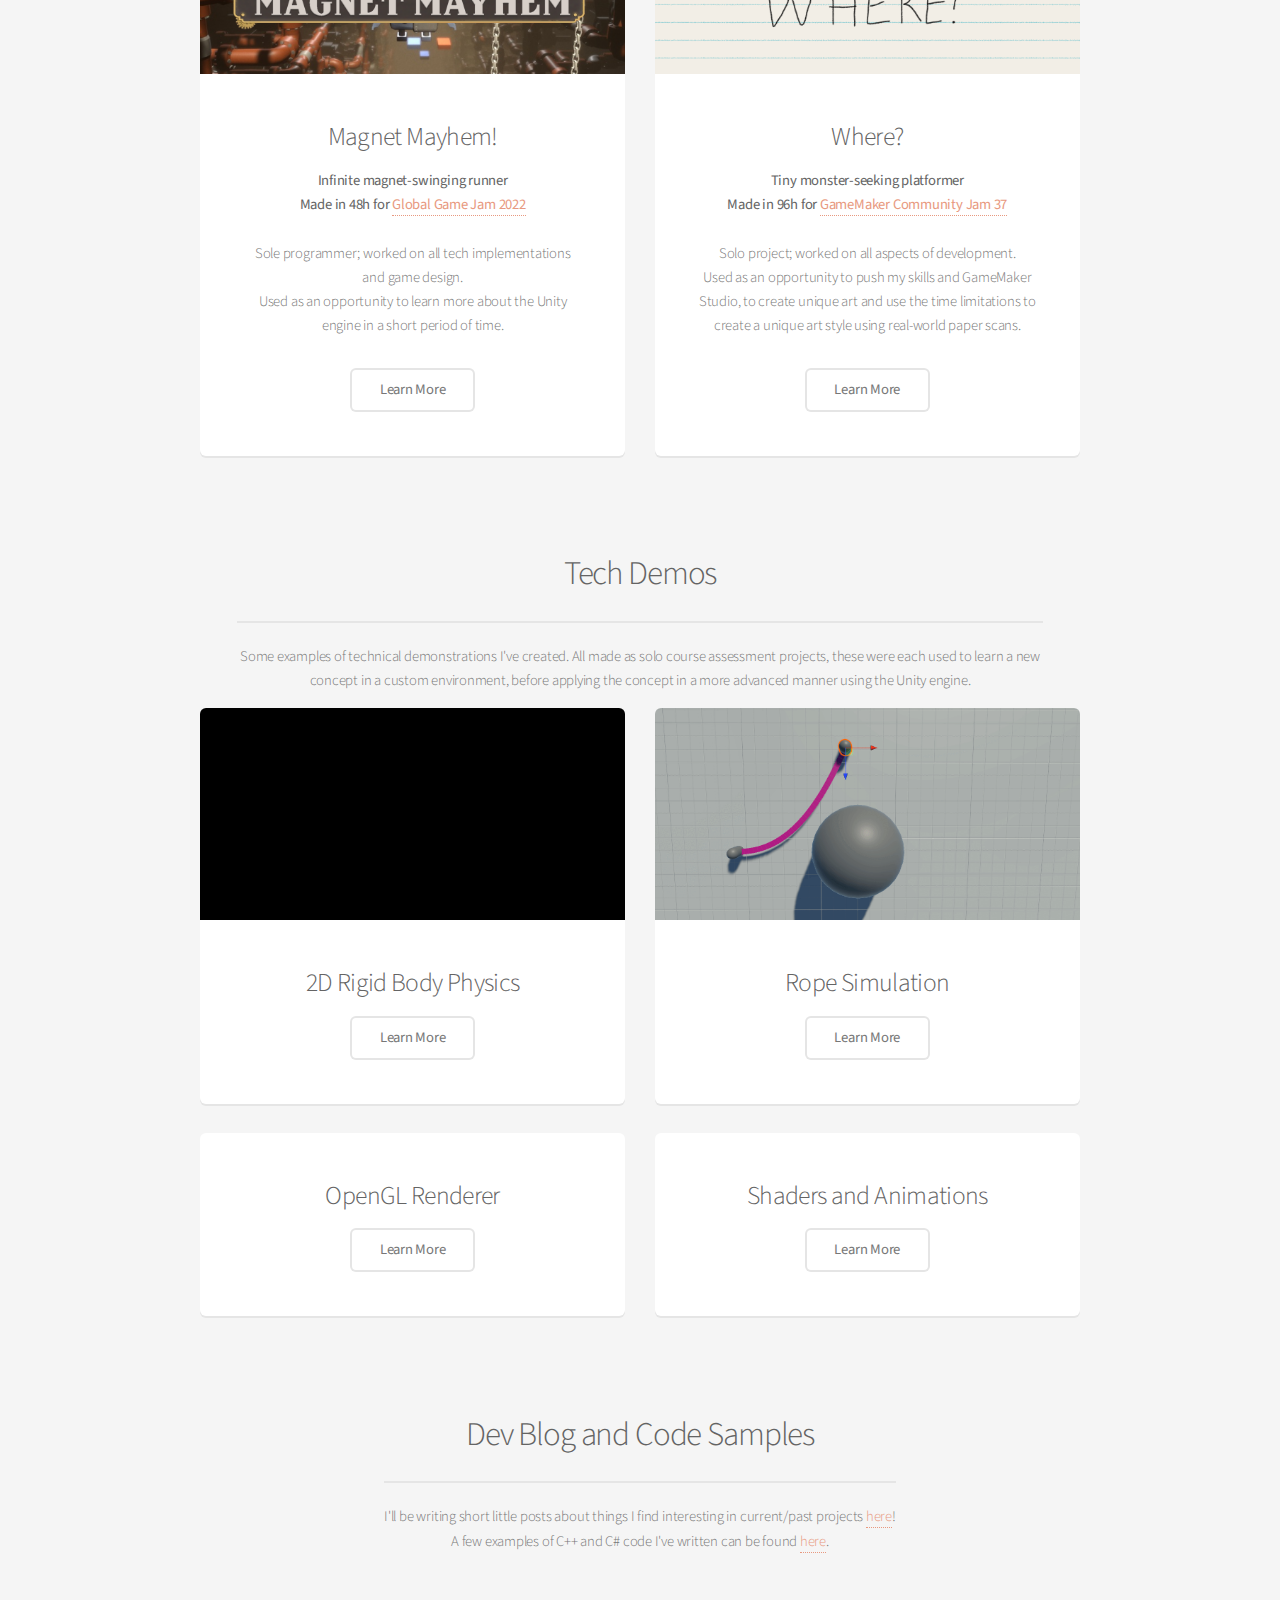
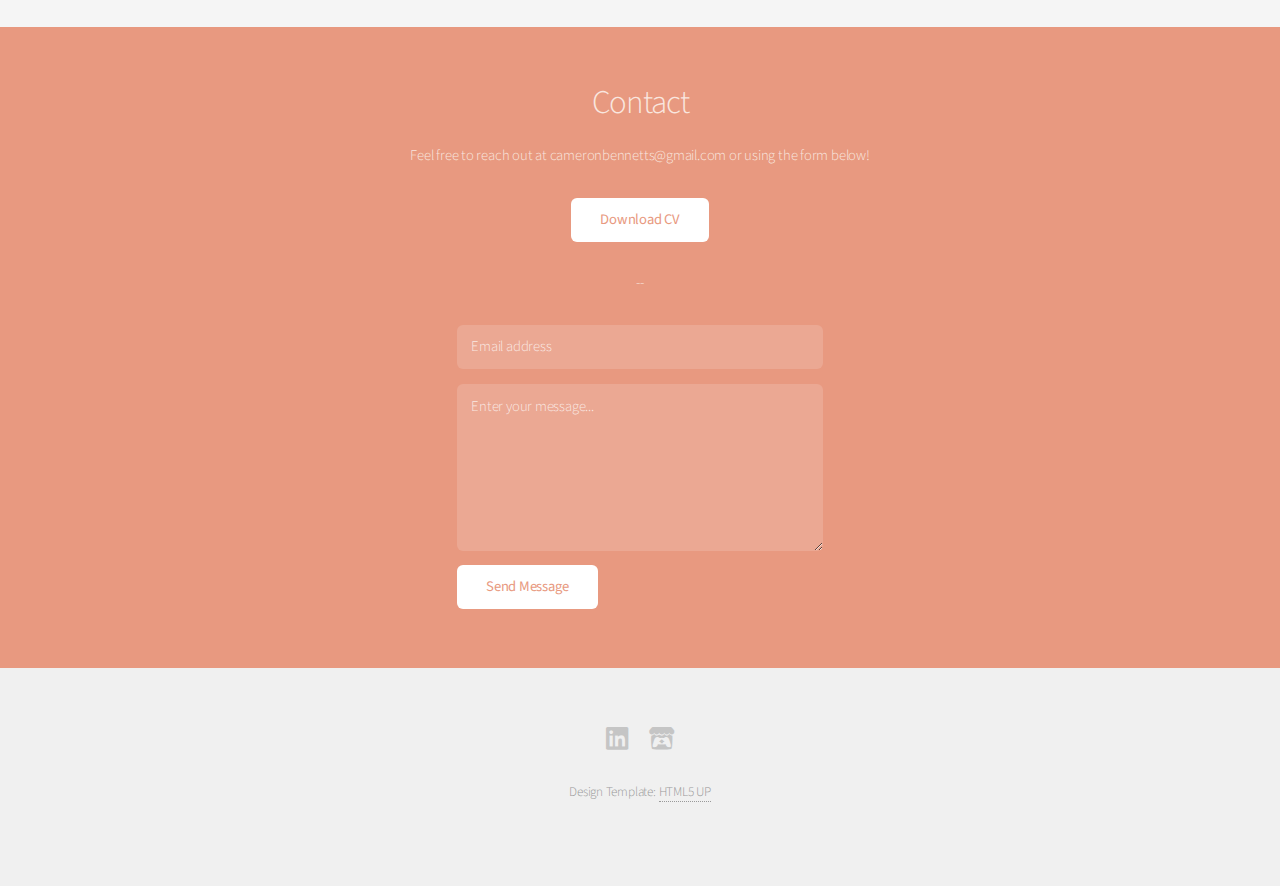
==== commit 38e7351c: "Added code samples page" ====
--- a/index.html
+++ b/index.html
@@ -29,6 +29,7 @@
 								<li><a href="jams.html">Game Jams</a></li>
 								<li><a href="tech.html">Tech Demos</a></li>
 								<li><a href="blog.html">Dev Blog</a></li>
+								<li><a href="code.html">Code Samples</a></li>
 							</ul>
 						</li>
 						<li><a href="index.html#cta" class="button">Contact</a></li>
@@ -238,15 +239,16 @@
 				</div>
 				
 				
-				<!-- BLOG -->
+				<!-- BLOG / CODE SAMPLES -->
 				<section class="container">
 					<header class="major">
 						<h2><br></h2>
-						<a href="tech.html"><h2>Development Blog</h2></a>
-							<p>
-							If you're interested, I'll be writing short little posts about things I find interesting in current/past projects!
+						<a href="tech.html"><h2>Dev Blog and Code Samples</h2></a>
+							<p>
+							I'll be writing short little posts about things I find interesting
+							in current/past projects <a href="blog.html">here</a>!
 							<br>
-							You can read these posts <a href="blog.html">here</a>.
+							A few examples of C++ and C# code I've written can be found <a href="code.html">here</a>.
 							</p>
 					</header>
 				</section>
